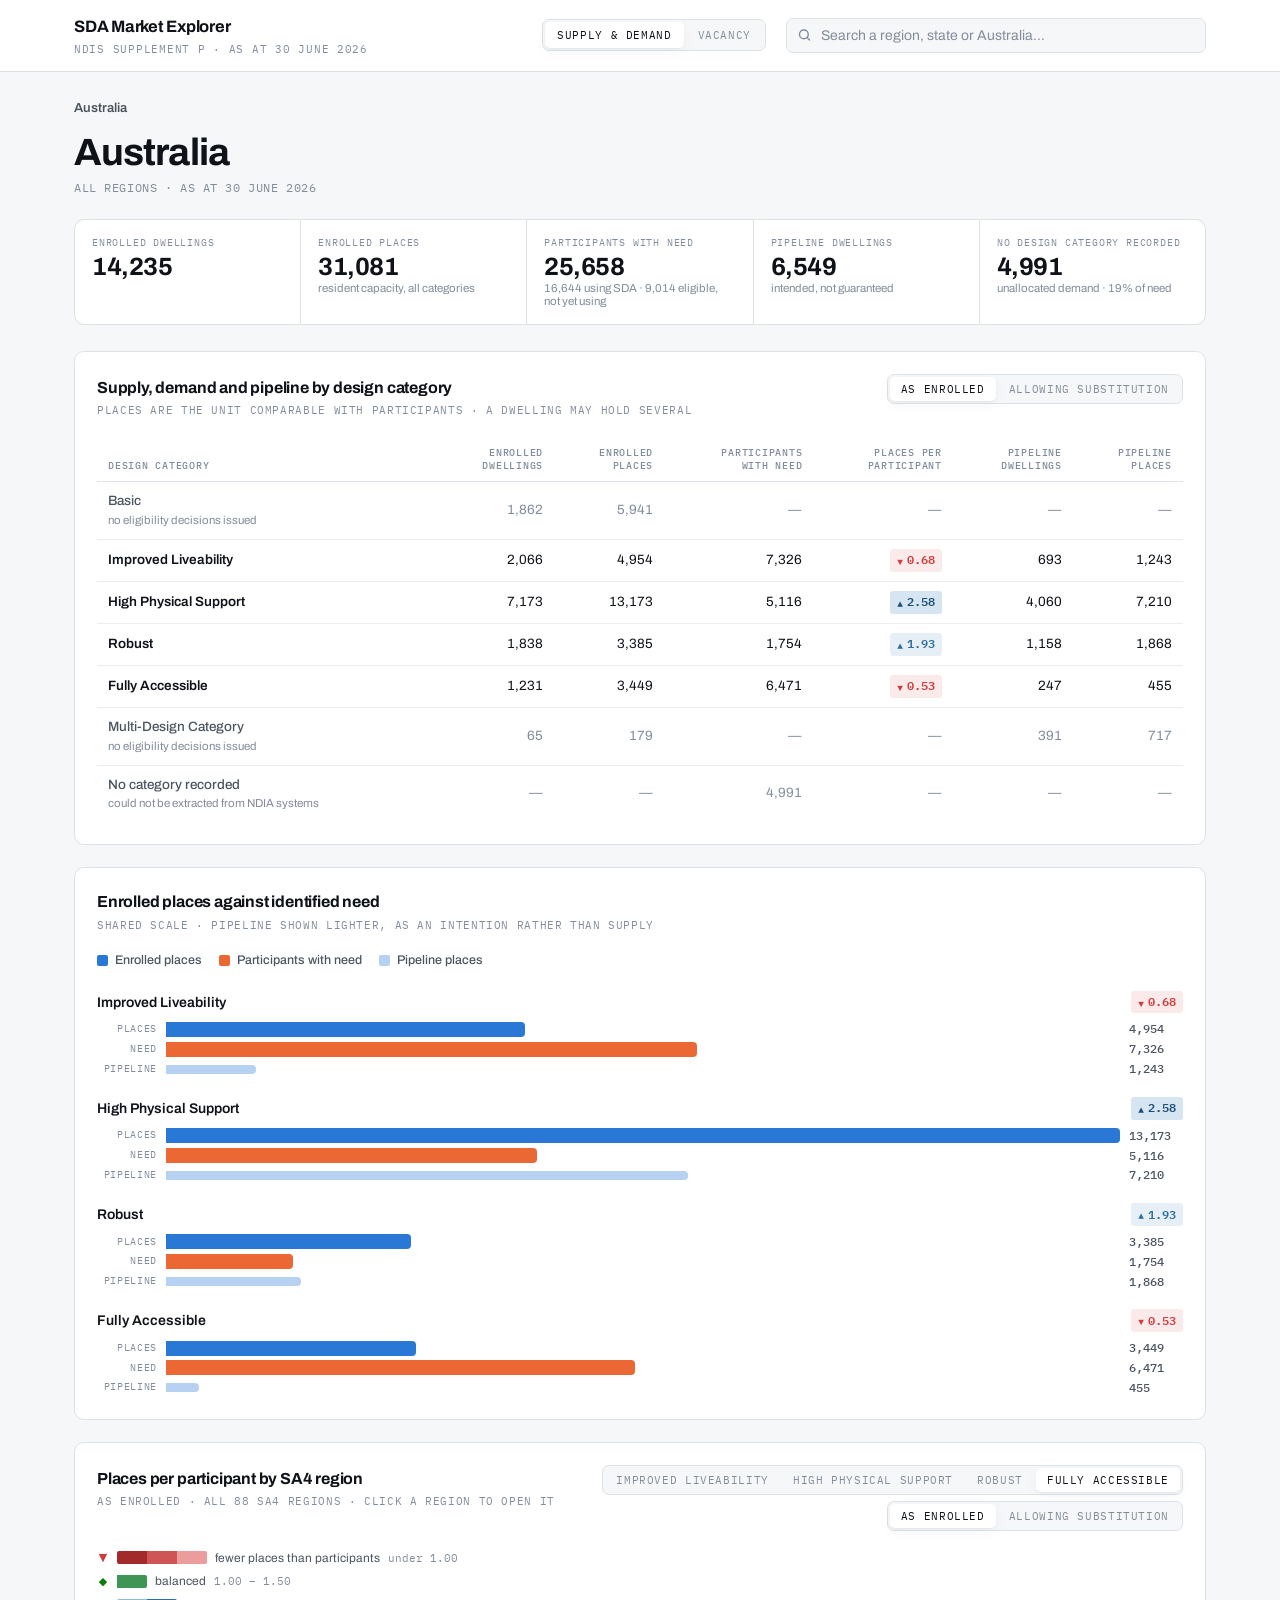
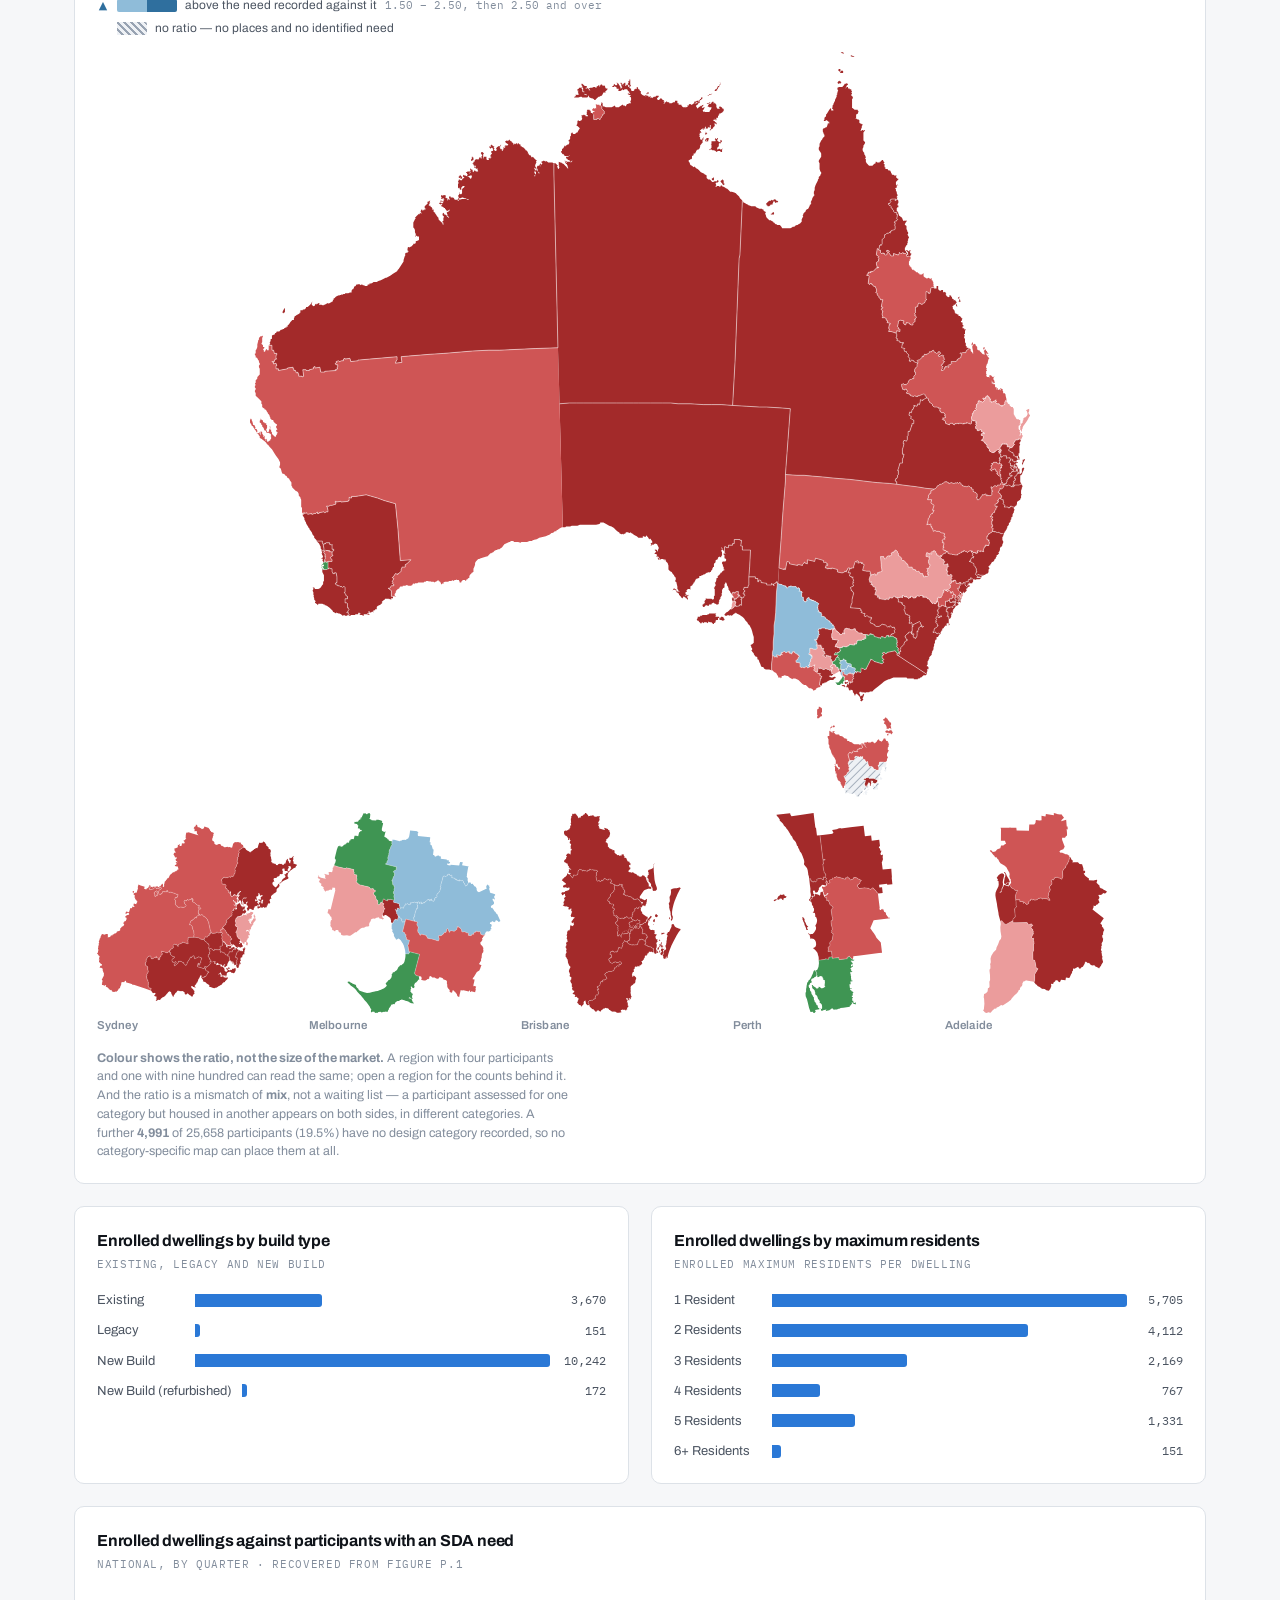
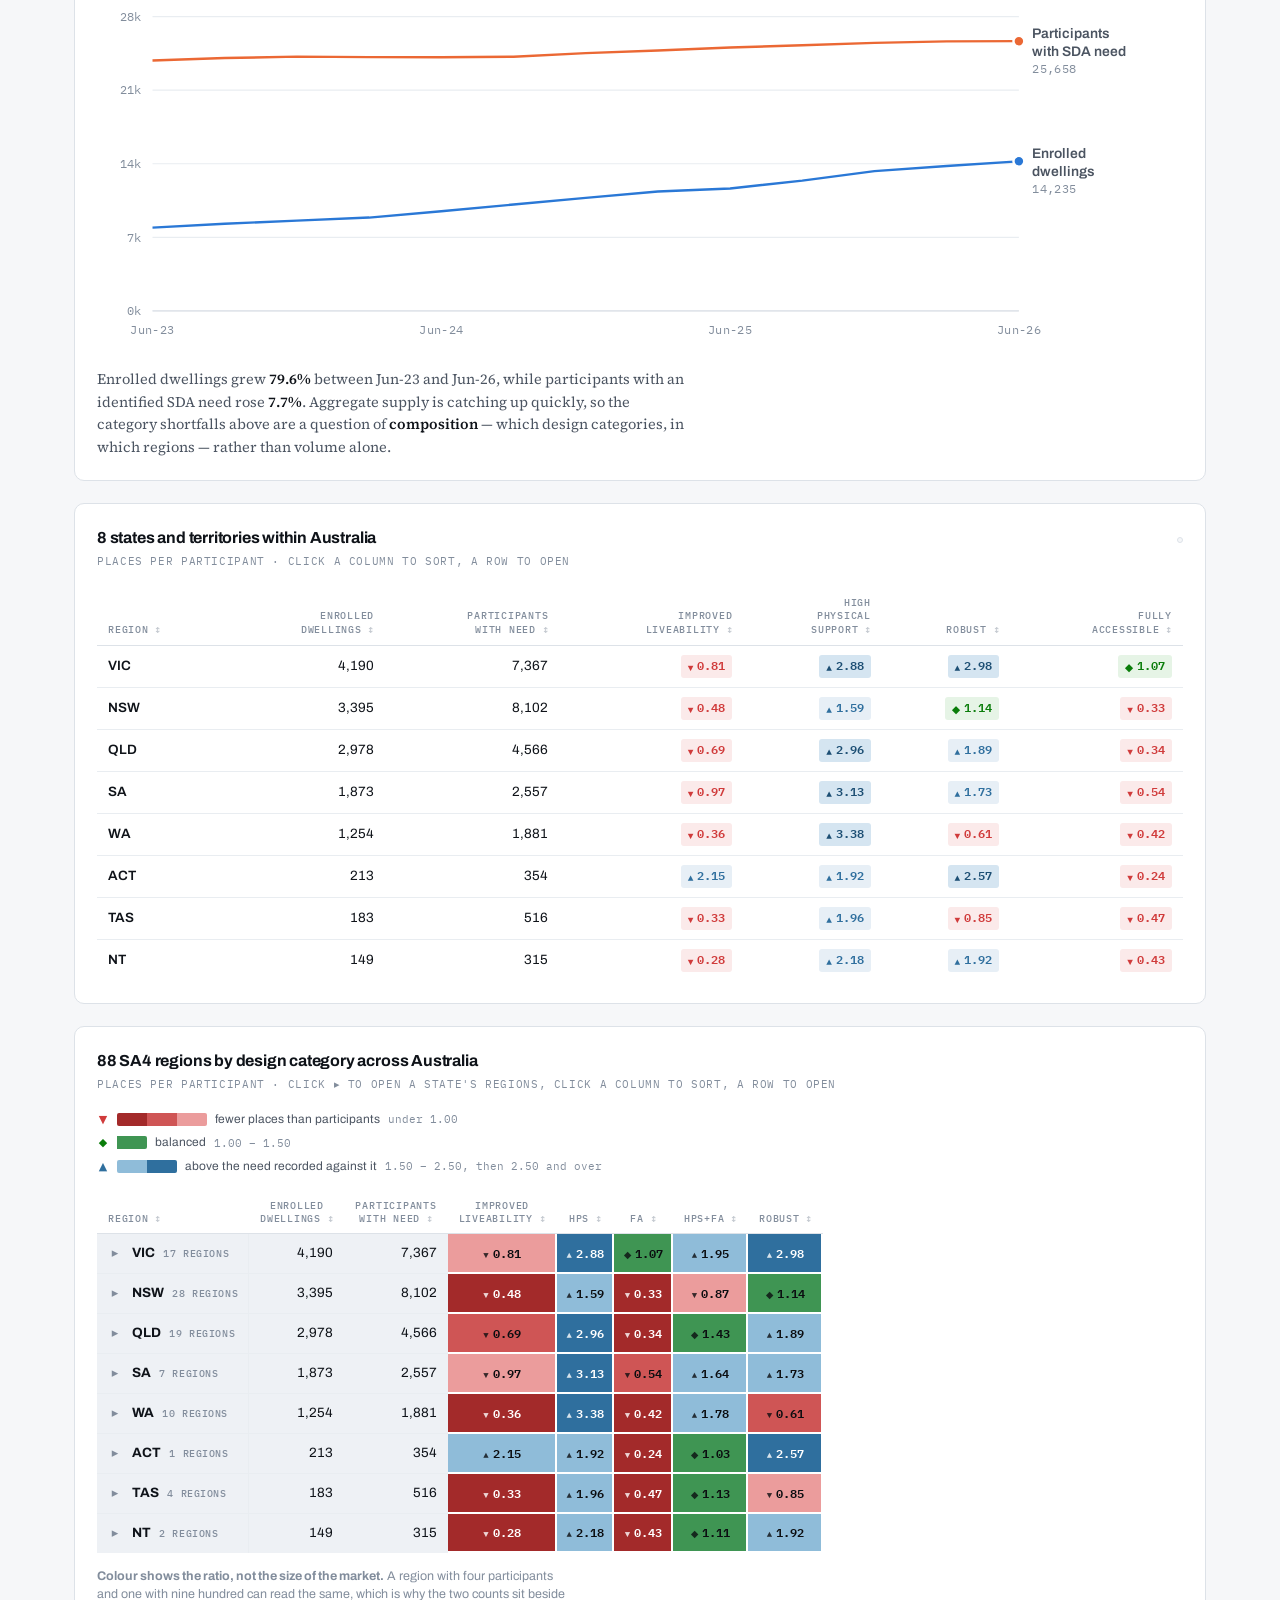
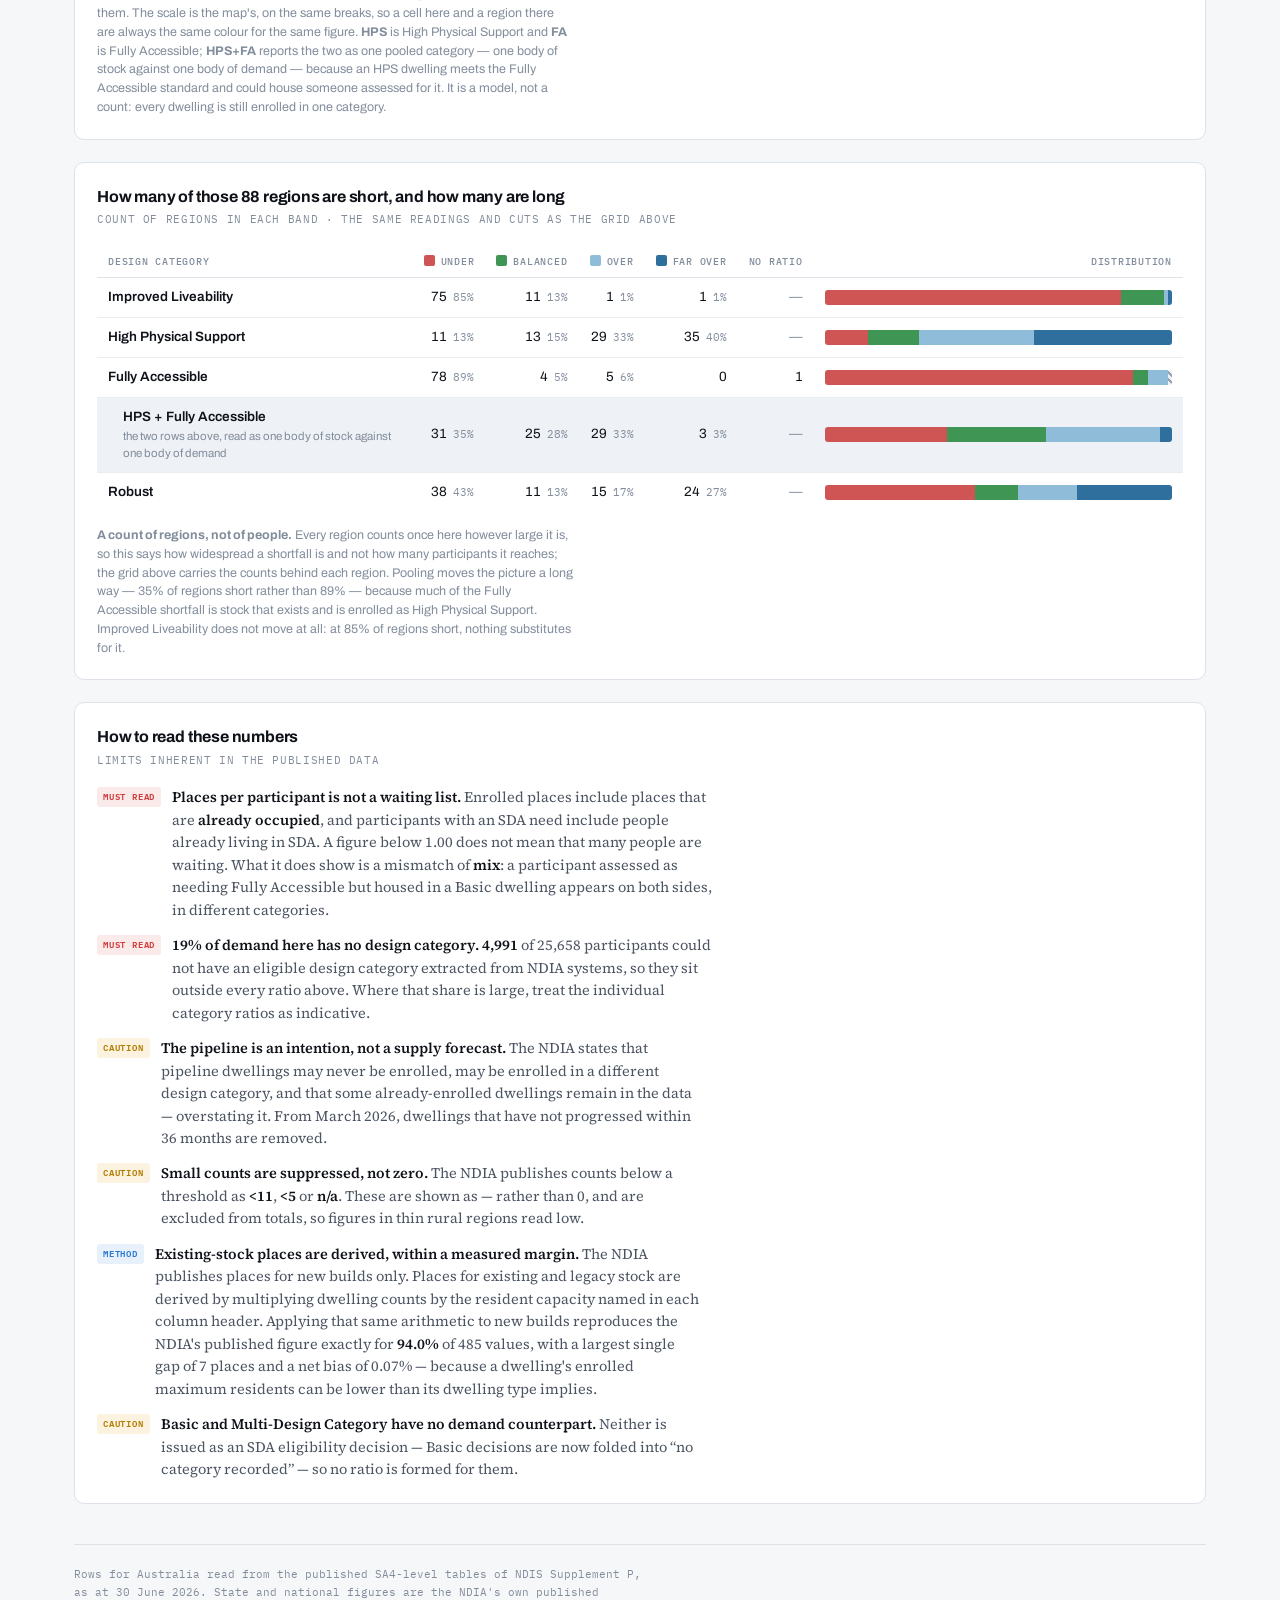
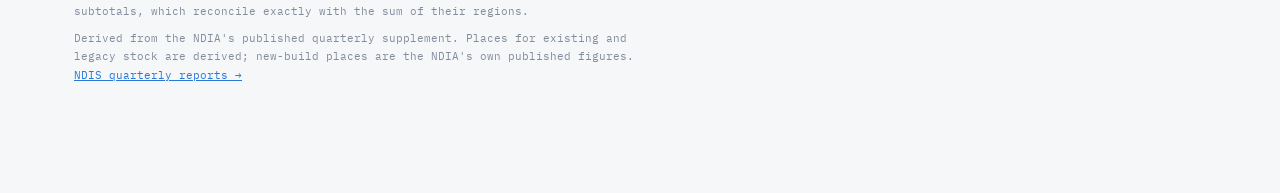
==== index.html @ 2f2dfef2 "Add a band tally beneath the region grid The grid shows every region against every reading but canno" ====
<!doctype html>
<html lang="en-AU">
<head>
<meta charset="utf-8">
<meta name="viewport" content="width=device-width, initial-scale=1">
<title>SDA Market Explorer</title>
<meta name="description" content="Specialist Disability Accommodation supply, demand and pipeline by design category, for every Australian SA4 region, state and nationally.">
<link rel="preconnect" href="https://fonts.googleapis.com">
<link rel="preconnect" href="https://fonts.gstatic.com" crossorigin>
<link rel="stylesheet" href="https://fonts.googleapis.com/css2?family=Archivo:wght@500;600;700&family=Source+Serif+4:opsz,wght@8..60,400;8..60,600&family=IBM+Plex+Mono:wght@400;500;600&display=swap">
<link rel="icon" href="data:image/svg+xml,%3Csvg xmlns=%22http://www.w3.org/2000/svg%22 viewBox=%220 0 32 32%22%3E%3Crect width=%2232%22 height=%2232%22 rx=%226%22 fill=%22%232a78d6%22/%3E%3Crect x=%227%22 y=%2216%22 width=%224%22 height=%229%22 fill=%22white%22/%3E%3Crect x=%2214%22 y=%2210%22 width=%224%22 height=%2215%22 fill=%22white%22/%3E%3Crect x=%2221%22 y=%2214%22 width=%224%22 height=%2211%22 fill=%22white%22 opacity=%22.6%22/%3E%3C/svg%3E">
<link rel="stylesheet" href="styles.css">
</head>
<body>

<header class="topbar">
  <div class="topbar-in">
    <div class="brand">
      <div class="brand-name">SDA Market Explorer</div>
      <div class="brand-sub" id="brandSub">Loading&hellip;</div>
    </div>
    <div class="viewswitch" id="viewSwitch" role="group" aria-label="Choose a view">
      <button type="button" data-view="supply" aria-pressed="true">Supply &amp; demand</button>
      <button type="button" data-view="vacancy" aria-pressed="false">Vacancy</button>
    </div>
    <div class="picker">
      <svg width="15" height="15" viewBox="0 0 24 24" fill="none" stroke="currentColor" stroke-width="2.2" stroke-linecap="round" aria-hidden="true" style="color:var(--ink-3)">
        <circle cx="11" cy="11" r="7"></circle><path d="M20 20l-4.3-4.3"></path>
      </svg>
      <input id="search" type="search" role="combobox" aria-expanded="false"
             aria-controls="results" aria-autocomplete="list" autocomplete="off"
             placeholder="Search a region, state or Australia&hellip;" aria-label="Search for a geography">
      <div class="results" id="results" role="listbox" hidden></div>
    </div>
  </div>
</header>

<main id="main">
  <div class="loading" id="loading">Loading data&hellip;</div>
  <div id="view" hidden>

    <nav class="crumbs" id="crumbs" aria-label="Breadcrumb"></nav>

    <div class="page-head">
      <h1 id="placeName"></h1>
      <div class="page-meta" id="placeMeta"></div>
    </div>

    <div id="viewSupply">

    <dl class="tiles" id="tiles"></dl>

    <section class="panel">
      <div class="panel-head">
        <div>
          <div class="panel-title">Supply, demand and pipeline by design category</div>
          <div class="panel-sub" id="tableSub"></div>
        </div>
        <div class="levelswitch" id="modeSwitch" role="group" aria-label="How supply is counted">
          <button type="button" data-mode="enrolled" aria-pressed="true">As enrolled</button>
          <button type="button" data-mode="substitution" aria-pressed="false">Allowing substitution</button>
        </div>
      </div>
      <p class="mode-note" id="modeNote" hidden></p>
      <div class="tablewrap">
        <table id="catTable">
          <thead>
            <tr>
              <th scope="col">Design category</th>
              <th scope="col">Enrolled<br>dwellings</th>
              <th scope="col" id="placesHead">Enrolled<br>places</th>
              <th scope="col">Participants<br>with need</th>
              <th scope="col">Places per<br>participant</th>
              <th scope="col">Pipeline<br>dwellings</th>
              <th scope="col">Pipeline<br>places</th>
            </tr>
          </thead>
          <tbody id="catBody"></tbody>
        </table>
      </div>
    </section>

    <section class="panel" id="chartPanel">
      <div class="panel-head">
        <div>
          <div class="panel-title">Enrolled places against identified need</div>
          <div class="panel-sub">Shared scale &middot; pipeline shown lighter, as an intention rather than supply</div>
        </div>
      </div>
      <div class="legend" id="chartLegend"></div>
      <div class="gap-chart" id="gapChart"></div>
    </section>

    <section class="panel" id="mapPanel" hidden>
      <div class="panel-head">
        <div>
          <div class="panel-title">Places per participant by SA4 region</div>
          <div class="panel-sub" id="mapSub"></div>
        </div>
        <div class="map-controls">
          <div class="levelswitch" id="mapSwitch" role="group" aria-label="Design category"></div>
          <div class="levelswitch" id="mapModeSwitch" role="group" aria-label="How supply is counted"></div>
        </div>
      </div>
      <p class="map-mode-note" id="mapModeNote" hidden></p>
      <div class="map-legend" id="mapLegend"></div>
      <div class="map-wrap" id="mapMain"></div>
      <div class="map-insets" id="mapInsets"></div>
      <p class="map-note" id="mapNote"></p>
    </section>

    <div class="split">
      <section class="panel">
        <div class="panel-head"><div>
          <div class="panel-title">Enrolled dwellings by build type</div>
          <div class="panel-sub" id="buildSub"></div>
        </div></div>
        <div class="minibars" id="buildBars"></div>
      </section>
      <section class="panel">
        <div class="panel-head"><div>
          <div class="panel-title">Enrolled dwellings by maximum residents</div>
          <div class="panel-sub" id="resSub"></div>
        </div></div>
        <div class="minibars" id="resBars"></div>
      </section>
    </div>

    <section class="panel" id="trendPanel" hidden>
      <div class="panel-head"><div>
        <div class="panel-title">Enrolled dwellings against participants with an SDA need</div>
        <div class="panel-sub">National, by quarter &middot; recovered from Figure P.1</div>
      </div></div>
      <div id="trendChart"></div>
      <p class="trend-note" id="trendNote"></p>
    </section>

    <section class="panel" id="childPanel">
      <div class="panel-head">
        <div>
          <div class="panel-title" id="childTitle"></div>
          <div class="panel-sub">Places per participant &middot; click a column to sort, a row to open</div>
        </div>
        <div class="levelswitch" id="levelSwitch" role="group" aria-label="Region level"></div>
      </div>
      <div class="tablewrap">
        <table id="childTable">
          <thead><tr id="childHead"></tr></thead>
          <tbody id="childBody"></tbody>
        </table>
      </div>
    </section>

    <section class="panel" id="heatPanel">
      <div class="panel-head">
        <div>
          <div class="panel-title" id="heatTitle"></div>
          <div class="panel-sub" id="heatSub"></div>
        </div>
      </div>
      <div class="map-legend" id="heatLegend"></div>
      <div class="tablewrap heatwrap" id="heatWrap" tabindex="0" role="region" aria-label="Places per participant by SA4 region and design category">
        <table id="heatTable" class="heatgrid">
          <thead><tr id="heatHead"></tr></thead>
          <tbody id="heatBody"></tbody>
        </table>
      </div>
      <p class="map-note" id="heatNote"></p>
    </section>

    <section class="panel" id="bandPanel">
      <div class="panel-head">
        <div>
          <div class="panel-title" id="bandTitle"></div>
          <div class="panel-sub" id="bandSub"></div>
        </div>
      </div>
      <div class="tablewrap">
        <table id="bandTable" class="bandtally">
          <thead><tr id="bandHead"></tr></thead>
          <tbody id="bandBody"></tbody>
        </table>
      </div>
      <p class="map-note" id="bandNote"></p>
    </section>

    <section class="panel">
      <div class="panel-head"><div>
        <div class="panel-title">How to read these numbers</div>
        <div class="panel-sub">Limits inherent in the published data</div>
      </div></div>
      <div class="notes" id="notes"></div>
    </section>

    </div><!-- /#viewSupply -->

    <div id="viewVacancy" hidden>

      <dl class="tiles" id="vacTiles"></dl>

      <p class="vac-empty" id="vacEmpty" hidden></p>

      <div id="vacBody">

      <section class="panel">
        <div class="panel-head"><div>
          <div class="panel-title">Whole dwellings, or single rooms?</div>
          <div class="panel-sub" id="vacDepthSub"></div>
        </div></div>
        <div class="legend">
          <span><i class="swatch" style="background:var(--accent)"></i>Whole dwelling empty</span>
          <span><i class="swatch" style="background:var(--accent);opacity:.4"></i>Room in an occupied dwelling</span>
          <span><i class="swatch" style="background:var(--ink-3)"></i>Listing covering several dwellings</span>
        </div>
        <div class="stackbars" id="vacDepth"></div>
        <p class="trend-note" id="vacDepthNote"></p>
      </section>

      <section class="panel">
        <div class="panel-head"><div>
          <div class="panel-title">Vacancy rate by design category</div>
          <div class="panel-sub" id="vacCatSub"></div>
        </div></div>
        <div class="minibars" id="vacCatBars"></div>
      </section>

      <div class="split">
        <section class="panel">
          <div class="panel-head"><div>
            <div class="panel-title">Vacant places by dwelling form</div>
            <div class="panel-sub">Share of each form&rsquo;s vacancy that is the whole dwelling</div>
          </div></div>
          <div class="minibars" id="vacFormBars"></div>
        </section>
        <section class="panel" id="vacFeaturePanel">
          <div class="panel-head"><div>
            <div class="panel-title">Whole-dwelling vacancy by feature</div>
            <div class="panel-sub">Share of each group&rsquo;s vacant places that is a whole empty dwelling</div>
          </div></div>
          <div class="minibars" id="vacFeatureBars"></div>
        </section>
      </div>

      <section class="panel" id="vacBridgePanel">
        <div class="panel-head"><div>
          <div class="panel-title">Vacancy against the supply and demand picture</div>
          <div class="panel-sub">Every SA4 and design category with enough enrolled places to form a rate</div>
        </div></div>
        <div id="vacBridgeChart"></div>
        <p class="trend-note" id="vacBridgeNote"></p>
      </section>

      <section class="panel" id="vacChildPanel">
        <div class="panel-head">
          <div>
            <div class="panel-title" id="vacChildTitle"></div>
            <div class="panel-sub">Click a column to sort, a row to open</div>
          </div>
          <div class="levelswitch" id="vacLevelSwitch" role="group" aria-label="Region level"></div>
        </div>
        <div class="tablewrap">
          <table id="vacChildTable">
            <thead><tr id="vacChildHead"></tr></thead>
            <tbody id="vacChildBody"></tbody>
          </table>
        </div>
      </section>

      <div class="split">
        <section class="panel" id="vacPricePanel">
          <div class="panel-head"><div>
            <div class="panel-title">Vacant places by price band</div>
            <div class="panel-sub" id="vacPriceSub"></div>
          </div></div>
          <div class="minibars" id="vacPriceBars"></div>
        </section>
        <section class="panel" id="vacSuburbPanel">
          <div class="panel-head"><div>
            <div class="panel-title">Where the vacancies are</div>
            <div class="panel-sub">Most vacant places, by suburb</div>
          </div></div>
          <div class="minibars" id="vacSuburbBars"></div>
        </section>
      </div>

      </div><!-- /#vacBody -->

      <section class="panel">
        <div class="panel-head"><div>
          <div class="panel-title">How to read these numbers</div>
          <div class="panel-sub">Limits inherent in a listings platform</div>
        </div></div>
        <div class="notes" id="vacNotes"></div>
      </section>

    </div><!-- /#viewVacancy -->

    <footer>
      <p id="footNote"></p>
      <p>Derived from the NDIA's published quarterly supplement. Places for existing and legacy
         stock are derived; new-build places are the NDIA's own published figures.
         <a href="https://www.ndis.gov.au/about-us/publications/quarterly-reports" rel="noopener">NDIS quarterly reports &rarr;</a></p>
    </footer>

  </div>
</main>

<script src="app.js"></script>
</body>
</html>
---- styles.css ----
/* SDA Market Explorer — tokens shared with the proposal document.
   Series colours are the validated categorical slots 1 and 2; status colours
   are reserved for the supply/demand verdict and never reused for a series. */
:root {
  --ground:      #f6f7f9;
  --surface:     #ffffff;
  --surface-2:   #eef1f5;
  --ink:         #0f1319;
  --ink-2:       #4b5461;
  --ink-3:       #828d9c;
  --rule:        #dde2e8;
  --rule-soft:   #e9edf1;
  --accent:      #2a78d6;
  --accent-soft: #e7f0fb;
  --demand:      #eb6834;
  --critical:    #d03b3b;
  --warning:     #b47a00;
  --good:        #0a7d0a;
  --crit-bg:     #fbeaea;
  --over-bg:     #e7eff6;
  --over-2:      #1d4f74;
  --over-2-bg:   #d5e5f1;
  --warn-bg:     #fbf3e0;
  --good-bg:     #e6f4e6;

  /* Map classes: diverging, because both ends are a problem. Red is short of
     identified need, green is the balanced band, blue is well above it. The
     old scale ran red to green as though more were always better, which read
     High Physical Support -- 49% of its places sit in regions at 3.0 or above
     -- as uniformly healthy. Lightness carries the ordering independently of
     hue, and the blue end is unambiguous under red/green colour vision. */
  --map-1:       #a32a2a;
  --map-2:       #cf5555;
  --map-3:       #eb9c9c;
  --map-4:       #3f9553;
  --map-5:       #8fbcd9;
  --map-6:       #2f6f9e;
  --map-out:     #e4e8ee;
  --map-nil-bg:  #eef1f5;
  --map-nil-ink: #98a3b2;
  --map-mesh:    #ffffff;
  /* Ink for text sitting on a map fill. The scale's lightness ordering flips
     between the two themes -- #eb9c9c is a pale red in daylight and #6b2f31 a
     deep one at night -- so the readable ink flips with it. Every pair here
     clears WCAG AA at the heatmap's 11.5px, checked against the tokens above. */
  --on-map-1:    #ffffff;
  --on-map-2:    #0b0d10;
  --on-map-3:    #0b0d10;
  --on-map-4:    #0b0d10;
  --on-map-5:    #0b0d10;
  --on-map-6:    #ffffff;
  --shadow:      0 1px 2px rgba(15,19,25,.05), 0 4px 14px rgba(15,19,25,.04);

  --sans:  "Archivo", system-ui, -apple-system, "Segoe UI", sans-serif;
  --serif: "Source Serif 4", Georgia, "Times New Roman", serif;
  --mono:  "IBM Plex Mono", ui-monospace, "SF Mono", Menlo, monospace;
}
@media (prefers-color-scheme: dark) {
  :root:not([data-theme="light"]) {
    --ground: #0e1013; --surface: #171a1f; --surface-2: #1f242b;
    --ink: #f2f4f7; --ink-2: #a6b0bd; --ink-3: #828d9c;
    --rule: #272c33; --rule-soft: #21262c;
    --accent: #3987e5; --accent-soft: #16283d; --demand: #d95926;
    --critical: #e46a6a; --warning: #e0a020; --good: #35b535;
    --crit-bg: #33191a; --warn-bg: #302512; --good-bg: #162c17;
    --map-1: #cf3b3b; --map-2: #9e3838; --map-3: #6b2f31;
    --map-4: #3d9e50; --map-5: #35648a; --map-6: #4fa3e0;
    --map-out: #232830; --map-nil-bg: #1f242b; --map-nil-ink: #5d6875;
    --map-mesh: #0e1013;
    --on-map-1: #ffffff; --on-map-2: #ffffff; --on-map-3: #ffffff;
    --on-map-4: #0b0d10; --on-map-5: #ffffff; --on-map-6: #0b0d10;
    --over-bg: #15222c; --over-2: #8cc8ee; --over-2-bg: #1b2d3a;
    --shadow: 0 1px 2px rgba(0,0,0,.3), 0 4px 14px rgba(0,0,0,.25);
  }
}
:root[data-theme="dark"] {
  --ground: #0e1013; --surface: #171a1f; --surface-2: #1f242b;
  --ink: #f2f4f7; --ink-2: #a6b0bd; --ink-3: #828d9c;
  --rule: #272c33; --rule-soft: #21262c;
  --accent: #3987e5; --accent-soft: #16283d; --demand: #d95926;
  --critical: #e46a6a; --warning: #e0a020; --good: #35b535;
  --crit-bg: #33191a; --warn-bg: #302512; --good-bg: #162c17;
    --map-1: #cf3b3b; --map-2: #9e3838; --map-3: #6b2f31;
    --map-4: #3d9e50; --map-5: #35648a; --map-6: #4fa3e0;
    --map-out: #232830; --map-nil-bg: #1f242b; --map-nil-ink: #5d6875;
    --map-mesh: #0e1013;
    --on-map-1: #ffffff; --on-map-2: #ffffff; --on-map-3: #ffffff;
    --on-map-4: #0b0d10; --on-map-5: #ffffff; --on-map-6: #0b0d10;
    --over-bg: #15222c; --over-2: #8cc8ee; --over-2-bg: #1b2d3a;
  --shadow: 0 1px 2px rgba(0,0,0,.3), 0 4px 14px rgba(0,0,0,.25);
}

* { box-sizing: border-box; }
html { scroll-behavior: smooth; }
body {
  margin: 0; background: var(--ground); color: var(--ink);
  font-family: var(--sans); font-size: 15px; line-height: 1.55;
  -webkit-font-smoothing: antialiased;
}
:focus-visible { outline: 2px solid var(--accent); outline-offset: 2px; border-radius: 2px; }
@media (prefers-reduced-motion: reduce) { *, *::before, *::after { transition: none !important; animation: none !important; } }

/* ---------- masthead ---------- */
.topbar {
  position: sticky; top: 0; z-index: 20; background: var(--surface);
  border-bottom: 1px solid var(--rule);
}
.topbar-in {
  max-width: 1180px; margin: 0 auto; padding: 14px 24px;
  display: flex; align-items: center; gap: 20px; flex-wrap: wrap;
}
.brand { display: flex; flex-direction: column; gap: 1px; margin-right: auto; }
.brand-name {
  font-weight: 700; font-size: 16.5px; letter-spacing: -0.015em; white-space: nowrap;
}
.brand-sub {
  font-family: var(--mono); font-size: 10.5px; letter-spacing: 0.07em;
  text-transform: uppercase; color: var(--ink-3);
}

.picker { position: relative; flex: 1 1 300px; max-width: 420px; min-width: 0; }
.picker input {
  width: 100%; font-family: var(--sans); font-size: 14px; color: var(--ink);
  background: var(--ground); border: 1px solid var(--rule); border-radius: 7px;
  padding: 9px 12px 9px 34px;
}
.picker input::placeholder { color: var(--ink-3); }
.picker svg { position: absolute; left: 11px; top: 50%; transform: translateY(-50%); pointer-events: none; }
.results {
  position: absolute; top: calc(100% + 5px); left: 0; right: 0; z-index: 40;
  background: var(--surface); border: 1px solid var(--rule); border-radius: 8px;
  box-shadow: var(--shadow); max-height: 340px; overflow-y: auto; padding: 5px;
}
.results[hidden] { display: none; }
.result {
  display: flex; align-items: baseline; gap: 9px; width: 100%; text-align: left;
  background: none; border: 0; border-radius: 5px; padding: 7px 9px;
  font-family: var(--sans); font-size: 14px; color: var(--ink); cursor: pointer;
}
.result:hover, .result[aria-selected="true"] { background: var(--surface-2); }
.result-lvl {
  font-family: var(--mono); font-size: 9.5px; letter-spacing: 0.07em;
  text-transform: uppercase; color: var(--accent); background: var(--accent-soft);
  padding: 2px 5px; border-radius: 3px; flex: none;
}
.result-none { padding: 10px; color: var(--ink-3); font-size: 14px; }

/* ---------- layout ---------- */
main { max-width: 1180px; margin: 0 auto; padding: 26px 24px 100px; }
.crumbs { display: flex; align-items: center; gap: 7px; flex-wrap: wrap; margin-bottom: 14px; font-size: 13px; }
.crumbs a { color: var(--accent); text-decoration: none; }
.crumbs a:hover { text-decoration: underline; }
.crumbs span { color: var(--ink-3); }
.crumbs .here { color: var(--ink-2); font-weight: 600; }

.page-head { display: flex; flex-direction: column; gap: 6px; margin-bottom: 22px; }
h1 { font-size: clamp(27px, 4vw, 38px); font-weight: 700; letter-spacing: -0.024em; margin: 0; line-height: 1.08; }
.page-meta { font-family: var(--mono); font-size: 11.5px; letter-spacing: 0.05em; text-transform: uppercase; color: var(--ink-3); }

/* ---------- summary tiles ---------- */
.tiles {
  display: grid; grid-template-columns: repeat(auto-fit, minmax(168px, 1fr));
  gap: 1px; background: var(--rule); border: 1px solid var(--rule);
  border-radius: 10px; overflow: hidden; margin-bottom: 26px;
}
.tile { background: var(--surface); padding: 15px 17px; display: flex; flex-direction: column; gap: 3px; min-width: 0; }
.tile dt { font-family: var(--mono); font-size: 10px; letter-spacing: 0.08em; text-transform: uppercase; color: var(--ink-3); }
.tile dd { margin: 0; font-size: 25px; font-weight: 700; letter-spacing: -0.02em; font-variant-numeric: tabular-nums; line-height: 1.15; }
.tile .tile-note { font-size: 11.5px; color: var(--ink-3); font-weight: 400; letter-spacing: 0; }

/* ---------- panels ---------- */
.panel {
  background: var(--surface); border: 1px solid var(--rule); border-radius: 10px;
  padding: 22px; margin-bottom: 22px; min-width: 0;
}
.panel-head { display: flex; align-items: baseline; justify-content: space-between; gap: 14px; flex-wrap: wrap; margin-bottom: 18px; }
.panel-title { font-size: 16px; font-weight: 700; letter-spacing: -0.012em; }
.panel-sub { font-family: var(--mono); font-size: 10.5px; letter-spacing: 0.06em; text-transform: uppercase; color: var(--ink-3); margin-top: 2px; }

/* ---------- tables ---------- */
.tablewrap { overflow-x: auto; max-width: 100%; position: relative; }
table { border-collapse: collapse; width: 100%; font-size: 13.5px; min-width: 660px; }
th, td { text-align: right; padding: 9px 11px; border-bottom: 1px solid var(--rule-soft); font-variant-numeric: tabular-nums; white-space: nowrap; }
th {
  font-family: var(--mono); font-size: 9.5px; font-weight: 500; letter-spacing: 0.08em;
  text-transform: uppercase; color: var(--ink-3); border-bottom: 1px solid var(--rule);
  vertical-align: bottom; line-height: 1.4;
}
th:first-child, td:first-child { text-align: left; white-space: normal; }
td:first-child { font-weight: 600; }
tbody tr:last-child td { border-bottom: none; }
tbody tr.dim td { color: var(--ink-3); font-weight: 400; }
tbody tr.dim td:first-child { font-weight: 500; color: var(--ink-2); }
.nil { color: var(--ink-3); }
th.sortable { cursor: pointer; user-select: none; }
th.sortable:hover { color: var(--ink-2); }
th[aria-sort] { color: var(--accent); }
.sortcue { opacity: .55; font-size: 8.5px; }
tbody tr.linked { cursor: pointer; }
tbody tr.linked:hover { background: var(--surface-2); }
td.region a { color: var(--ink); text-decoration: none; }
tbody tr.linked:hover td.region a { color: var(--accent); text-decoration: underline; }

/* ---------- ratio chips ---------- */
.ratio {
  font-family: var(--mono); font-size: 11.5px; font-weight: 600; padding: 2.5px 7px;
  border-radius: 3px; font-variant-numeric: tabular-nums; display: inline-flex;
  align-items: center; gap: 4px; white-space: nowrap; position: relative;
}
.r-crit { color: var(--critical); background: var(--crit-bg); }
.r-warn { color: var(--warning);  background: var(--warn-bg); }
.r-good { color: var(--good);     background: var(--good-bg); }
/* Above the balanced band. Two shades rather than one: 1.5 and 2.5 are far
   apart in what they imply, and the figure in the chip tells them apart. */
.r-over  { color: var(--map-6);   background: var(--over-bg); }
.r-over2 { color: var(--over-2);  background: var(--over-2-bg); }
.ratio i { font-style: normal; font-size: 9.5px; }

/* ---------- bar chart ---------- */
.legend { display: flex; flex-wrap: wrap; gap: 17px; margin-bottom: 20px; }
.legend span { display: inline-flex; align-items: center; gap: 7px; font-size: 12.5px; font-weight: 500; color: var(--ink-2); }
.swatch { width: 11px; height: 11px; border-radius: 2px; flex: none; }
.gap-chart { display: flex; flex-direction: column; gap: 19px; }
.gap-row { display: grid; gap: 7px; min-width: 0; }
.gap-label { display: flex; align-items: baseline; justify-content: space-between; gap: 12px; flex-wrap: wrap; }
.gap-name { font-weight: 600; font-size: 14px; }
.bars { display: flex; flex-direction: column; gap: 2px; }
.bar-line { display: grid; grid-template-columns: 60px minmax(0, 1fr) 54px; align-items: center; gap: 9px; }
.bar-track { min-width: 0; }
.bar { height: 15px; border-radius: 0 4px 4px 0; min-width: 2px; display: block; transition: filter 120ms ease; }
.bar-line:hover .bar { filter: brightness(1.08); }
.bar-supply { background: var(--accent); }
.bar-demand { background: var(--demand); }
.bar-pipe   { background: var(--accent); opacity: .34; height: 9px; }
.bar-tag { font-family: var(--mono); font-size: 9.5px; letter-spacing: 0.07em; text-transform: uppercase; color: var(--ink-3); text-align: right; }
.bar-val { font-family: var(--mono); font-size: 11.5px; font-weight: 500; color: var(--ink-2); font-variant-numeric: tabular-nums; }

/* ---------- split panels ---------- */
.split { display: grid; grid-template-columns: 1fr; gap: 22px; }
@media (min-width: 860px) { .split { grid-template-columns: 1fr 1fr; } }
.minibars { display: flex; flex-direction: column; gap: 10px; }
.minirow { display: grid; grid-template-columns: minmax(88px, auto) minmax(0, 1fr) 46px; align-items: center; gap: 10px; }
.minirow .lbl { font-size: 13px; color: var(--ink-2); }
.minirow .val { font-family: var(--mono); font-size: 11.5px; color: var(--ink-2); text-align: right; font-variant-numeric: tabular-nums; }
.minibar { display: block; height: 13px; border-radius: 0 3px 3px 0; background: var(--accent); min-width: 2px; }

/* ---------- notes ---------- */
.notes { display: flex; flex-direction: column; gap: 13px; }
.note { display: flex; gap: 11px; align-items: flex-start; }
.note-tag {
  font-family: var(--mono); font-size: 9px; font-weight: 600; letter-spacing: 0.09em;
  text-transform: uppercase; padding: 3px 6px; border-radius: 3px; flex: none; margin-top: 1px;
}
.t-block { color: var(--critical); background: var(--crit-bg); }
.t-care  { color: var(--warning);  background: var(--warn-bg); }
.t-info  { color: var(--accent);   background: var(--accent-soft); }
.note p { margin: 0; font-family: var(--serif); font-size: 14.5px; line-height: 1.55; color: var(--ink-2); max-width: 68ch; }
.note p b { color: var(--ink); font-weight: 600; }

.empty { color: var(--ink-3); font-size: 14px; font-family: var(--serif); }
.loading { padding: 80px 24px; text-align: center; color: var(--ink-3); font-family: var(--mono); font-size: 12px; letter-spacing: 0.08em; text-transform: uppercase; }

footer { border-top: 1px solid var(--rule); margin-top: 40px; padding-top: 20px; }
footer p { font-family: var(--mono); font-size: 11px; line-height: 1.7; color: var(--ink-3); max-width: 82ch; margin: 0 0 8px; }
footer a { color: var(--accent); }

.levelswitch[hidden] { display: none; }
.levelswitch { display: inline-flex; background: var(--ground); border: 1px solid var(--rule); border-radius: 7px; padding: 2px; gap: 2px; }
.levelswitch button {
  font-family: var(--mono); font-size: 10.5px; letter-spacing: 0.06em; text-transform: uppercase;
  background: none; border: 0; border-radius: 5px; padding: 5px 11px; cursor: pointer; color: var(--ink-3);
}
.levelswitch button[aria-pressed="true"] { background: var(--surface); color: var(--ink); box-shadow: var(--shadow); }

.sr-only {
  position: absolute; width: 1px; height: 1px; padding: 0; margin: -1px;
  overflow: hidden; clip: rect(0 0 0 0); white-space: nowrap; border: 0;
}

/* ---------- national trend ---------- */
.trend { width: 100%; height: auto; display: block; overflow: visible; }
.trend text { font-family: var(--mono); font-size: 10px; fill: var(--ink-3); letter-spacing: 0.03em; }
.trend .ser-label { font-family: var(--sans); font-size: 11.5px; font-weight: 600; letter-spacing: 0; fill: var(--ink-2); }
.grid-line { stroke: var(--rule-soft); stroke-width: 1; }
.axis-line { stroke: var(--rule); stroke-width: 1; }
.trend-note {
  font-family: var(--serif); font-size: 14.5px; line-height: 1.55; color: var(--ink-2);
  max-width: 74ch; margin: 16px 0 0;
}
.trend-note b { color: var(--ink); font-weight: 600; }

/* ---------- view switch ---------- */
.viewswitch { display: inline-flex; background: var(--ground); border: 1px solid var(--rule); border-radius: 7px; padding: 2px; gap: 2px; flex: none; }
.viewswitch button {
  font-family: var(--mono); font-size: 10.5px; letter-spacing: 0.06em; text-transform: uppercase;
  background: none; border: 0; border-radius: 5px; padding: 6px 12px; cursor: pointer;
  color: var(--ink-3); white-space: nowrap;
}
.viewswitch button[aria-pressed="true"] { background: var(--surface); color: var(--ink); box-shadow: var(--shadow); }

/* ---------- stacked depth bars ---------- */
.stackbars { display: flex; flex-direction: column; gap: 13px; }
.stackrow { display: grid; grid-template-columns: minmax(104px, auto) minmax(0, 1fr) 92px; align-items: center; gap: 11px; }
.stackrow.total { padding-bottom: 13px; margin-bottom: 3px; border-bottom: 1px solid var(--rule-soft); }
.stackrow.total .lbl, .stackrow.total .val { font-weight: 700; color: var(--ink); }
.stackrow .lbl { font-size: 13px; color: var(--ink-2); }
.stackrow .sub, .minirow .sub { display: block; font-family: var(--mono); font-size: 9.5px; letter-spacing: 0.06em; text-transform: uppercase; color: var(--ink-3); }
.stackrow .val { font-family: var(--mono); font-size: 11.5px; color: var(--ink-2); text-align: right; font-variant-numeric: tabular-nums; }
.stackbar { display: flex; height: 17px; border-radius: 0 3px 3px 0; overflow: hidden; min-width: 2px; }
.stackseg { height: 100%; min-width: 0; }
.seg-whole { background: var(--accent); }
.seg-rooms { background: var(--accent); opacity: .4; }
.seg-multi { background: var(--ink-3); }

/* ---------- bridge scatter ---------- */
.scatter { width: 100%; height: auto; display: block; overflow: visible; }
.scatter text { font-family: var(--mono); font-size: 10px; fill: var(--ink-3); letter-spacing: 0.03em; }
.scatter .axis-title { font-family: var(--sans); font-size: 11.5px; font-weight: 600; fill: var(--ink-2); letter-spacing: 0; }
.scatter .pt { fill: var(--accent); fill-opacity: .34; stroke: var(--accent); stroke-opacity: .5; }
.scatter .pt-here { fill: var(--demand); fill-opacity: .9; stroke: var(--surface); stroke-width: 1.5; }

/* ---------- vacancy empty state ---------- */
.vac-empty {
  font-family: var(--serif); font-size: 15px; line-height: 1.55; color: var(--ink-2);
  background: var(--surface); border: 1px solid var(--rule); border-radius: 10px;
  padding: 22px; margin: 0 0 22px; max-width: none;
}
/* ---------- substitution mode ---------- */
.mode-note {
  font-family: var(--serif); font-size: 14px; line-height: 1.55; color: var(--ink-2);
  max-width: 74ch; margin: 0 0 18px; padding: 12px 14px;
  background: var(--accent-soft); border-radius: 7px;
}
.mode-note[hidden] { display: none; }
.mode-note b { color: var(--ink); font-weight: 600; }


/* ---------- map ---------- */
.map-wrap svg, .map-inset svg { display: block; width: 100%; height: auto; }
.map-wrap { max-width: 780px; margin: 0 auto; }

.m1 { fill: var(--map-1); } .m2 { fill: var(--map-2); } .m3 { fill: var(--map-3); }
.m4 { fill: var(--map-4); } .m5 { fill: var(--map-5); } .m6 { fill: var(--map-6); }
.m-nil { fill: url(#mapNil); }
.m-out { fill: var(--map-out); }

/* One mesh path over unstroked fills: the pre-baked region paths overlap on
   every shared border, so stroking each region would double-draw all of them. */
.m-mesh { fill: none; stroke: var(--map-mesh); stroke-width: .8;
          stroke-linejoin: round; opacity: .75; pointer-events: none; }

.m-a path { transition: opacity .12s ease; }
.m-a:hover path { opacity: .72; }
.m-a:focus-visible { outline: none; }
.m-a:focus-visible path, .m-here path {
  stroke: var(--ink); stroke-width: 2; paint-order: stroke; }
.m-here path { stroke: var(--accent); stroke-width: 2.4; }
@media (prefers-reduced-motion: reduce) { .m-a path { transition: none; } }

/* auto-fit with a ceiling so one inset on a state page is the same size as
   each of the five on the national page, rather than stretching or shrinking
   to fill the row. */
.map-insets { display: grid; gap: 12px; margin-top: 16px; justify-content: start;
              grid-template-columns: repeat(auto-fit, minmax(130px, 200px)); }
.map-inset figcaption { font-size: 11.5px; color: var(--ink-3); margin-top: 4px;
                        font-weight: 600; letter-spacing: .01em; }
.map-inset { margin: 0; }
@media (max-width: 520px) {
  .map-insets { grid-template-columns: repeat(auto-fit, minmax(110px, 1fr)); }
}

.map-legend { display: flex; flex-direction: column; gap: 5px; margin: 2px 0 14px; }
.mrow { display: flex; align-items: center; gap: 8px; font-size: 12px; color: var(--ink-2); }
.mrow i { font-style: normal; width: 1.1em; text-align: center; font-size: 11px; }
.msw { display: inline-flex; }
.msw span { width: 30px; height: 13px; display: inline-block; }
.msw span:first-child { border-radius: 2px 0 0 2px; }
.msw span:last-child { border-radius: 0 2px 2px 0; }
.mticks { font-family: var(--mono); font-size: 10.5px; color: var(--ink-3); }
.map-note { font-size: 12.5px; color: var(--ink-3); line-height: 1.5;
            margin: 14px 0 0; max-width: 68ch; }

/* The pattern is defined once and referenced by every map on the page --
   url(#id) resolves document-wide, so repeating the defs per svg would only
   duplicate ids. */
.m-defs { position: absolute; width: 0; height: 0; }

.msw .m1 { background: var(--map-1); } .msw .m2 { background: var(--map-2); }
.msw .m3 { background: var(--map-3); } .msw .m4 { background: var(--map-4); }
.msw .m5 { background: var(--map-5); } .msw .m6 { background: var(--map-6); }
.msw .m-nil { background: repeating-linear-gradient(45deg,
  var(--map-nil-bg) 0 3px, var(--map-nil-ink) 3px 5px); }

.mrow i.g-crit { color: var(--critical); }
.mrow i.g-warn { color: var(--warning); }
.mrow i.g-good { color: var(--good); }
.mrow i.g-over { color: var(--map-6); }

.map-controls { display: flex; flex-direction: column; gap: 6px; align-items: flex-end; }
@media (max-width: 700px) { .map-controls { align-items: stretch; } }
.map-mode-note { font-size: 12px; color: var(--ink-3); margin: -6px 0 12px; }

/* ---------- supply heatmap ---------- */
/* Eighty-eight regions and eight state rows do not fit a screen, so the grid
   scrolls inside its own panel with the header and the region column pinned.
   A single state's regions never reach the ceiling and so never scroll. */
.heatwrap { max-height: 70vh; overflow: auto; overscroll-behavior: contain; }
.heatgrid { min-width: 720px; border-collapse: separate; border-spacing: 0; }
.heatgrid th {
  position: sticky; top: 0; z-index: 3; background: var(--surface);
  text-align: center; border-bottom: none; box-shadow: inset 0 -1px 0 var(--rule);
}
.heatgrid th:first-child { text-align: left; z-index: 4; }
/* The acronym headers carry their expansion in a title; the underline a
   browser adds to <abbr> reads as noise at this size. */
.heatgrid th abbr { text-decoration: none; border-bottom: 0; cursor: help; }
.heatgrid th:first-child, .heatgrid td:first-child {
  position: sticky; left: 0; background: var(--surface); min-width: 208px;
}
/* With every state closed the column holds nothing longer than "VIC 17
   regions", and stretching the grid to the panel spends the difference on a
   region column with nothing in it. Closed, the grid is sized by its own
   content instead, so the whole table reads narrower. */
.heatgrid.tight { width: auto; min-width: 0; }
.heatgrid.tight th:first-child, .heatgrid.tight td:first-child { min-width: 132px; }
.heatgrid td:first-child { z-index: 2; box-shadow: inset -1px 0 0 var(--rule-soft); }
.heatgrid td { border-bottom: 1px solid var(--rule-soft); }

/* The ratio's own colour behind the figure. A 2px gutter in the panel's own
   background keeps the cells reading as tiles rather than one wash. */
.heatgrid td.hc {
  text-align: center; font-family: var(--mono); font-size: 11.5px; font-weight: 600;
  padding: 8px 10px; border: 0; box-shadow: inset -2px -2px 0 var(--surface);
}
.heatgrid td.hc i { font-style: normal; font-size: 9px; margin-right: 4px; opacity: .8; }
.heatgrid td.hc.m1 { background: var(--map-1); color: var(--on-map-1); }
.heatgrid td.hc.m2 { background: var(--map-2); color: var(--on-map-2); }
.heatgrid td.hc.m3 { background: var(--map-3); color: var(--on-map-3); }
.heatgrid td.hc.m4 { background: var(--map-4); color: var(--on-map-4); }
.heatgrid td.hc.m5 { background: var(--map-5); color: var(--on-map-5); }
.heatgrid td.hc.m6 { background: var(--map-6); color: var(--on-map-6); }
.heatgrid td.hc.m-nil {
  background: repeating-linear-gradient(45deg,
    var(--map-nil-bg) 0 3px, var(--map-nil-ink) 3px 5px);
}

/* State rows carry the state's own published subtotals, so they are a reading
   in their own right rather than a divider. */
.heatgrid tbody tr.grouprow td { background: var(--surface-2); }
.heatgrid tbody tr.grouprow td:first-child {
  font-weight: 700; letter-spacing: .01em; white-space: nowrap;
}
/* The one control on the grid that is not "open this place", sharing a row
   with a link that is: a 10px caret in 3px of padding was a target smaller
   than the row it sat in, and a miss navigated away instead of expanding. */
.gtoggle {
  display: inline-flex; align-items: center; justify-content: center;
  vertical-align: middle; width: 26px; height: 26px;
  font: inherit; font-size: 13px; line-height: 1; color: var(--ink-3);
  background: none; border: 0; border-radius: 5px; padding: 0;
  margin: -4px 4px -4px -6px; cursor: pointer;
}
.gtoggle:hover { color: var(--accent); background: var(--accent-soft); }
.gcount { font-family: var(--mono); font-size: 9.5px; letter-spacing: .06em;
          text-transform: uppercase; color: var(--ink-3); font-weight: 500;
          margin-left: 8px; }
.heatgrid td.region.sa4 { padding-left: 34px; font-weight: 500; }

.heatgrid tbody tr.linked:hover td:first-child { background: var(--surface-2); }
.heatgrid tbody tr.here td:first-child {
  background: var(--accent-soft); box-shadow: inset 3px 0 0 var(--accent), inset -1px 0 0 var(--rule-soft);
}

/* The pinned region column is worth less of a phone's width than of a
   laptop's, where it can afford a region's full name on one line. */
@media (max-width: 640px) {
  .heatgrid th:first-child, .heatgrid td:first-child { min-width: 148px; }
  .heatgrid.tight th:first-child, .heatgrid.tight td:first-child { min-width: 120px; }
  .heatgrid td.region.sa4 { padding-left: 22px; }
  .heatwrap { max-height: 66vh; }
}

/* ---------- band tally ---------- */
.bandtally { min-width: 700px; }
.bandtally td:first-child { font-weight: 600; }
.bandtally th i.bsw {
  width: 11px; height: 11px; border-radius: 2px; display: inline-block;
  vertical-align: -1px; margin-right: 6px;
}
.bandtally th .bsw.m2 { background: var(--map-2); }
.bandtally th .bsw.m4 { background: var(--map-4); }
.bandtally th .bsw.m5 { background: var(--map-5); }
.bandtally th .bsw.m6 { background: var(--map-6); }
.bshare { font-family: var(--mono); font-size: 10.5px; color: var(--ink-3); margin-left: 3px; }

/* The pooled row is a second reading of the two rows above it rather than a
   category in its own right, so it is indented under them and tinted, not
   listed as their peer. */
.bandtally tbody tr.pooled td { background: var(--surface-2); }
.bandtally tbody tr.pooled td:first-child { padding-left: 26px; }
.bnote { font-weight: 400; font-size: 11.5px; color: var(--ink-3); white-space: normal; }

.bandtally td.bdist, .bandtally th.bdist { width: 34%; min-width: 190px; }
.bbar { display: flex; height: 15px; border-radius: 3px; overflow: hidden; }
.bseg { height: 100%; min-width: 0; }
.bseg.m2 { background: var(--map-2); } .bseg.m4 { background: var(--map-4); }
.bseg.m5 { background: var(--map-5); } .bseg.m6 { background: var(--map-6); }
.bseg.m-nil { background: repeating-linear-gradient(45deg,
  var(--map-nil-bg) 0 3px, var(--map-nil-ink) 3px 5px); }
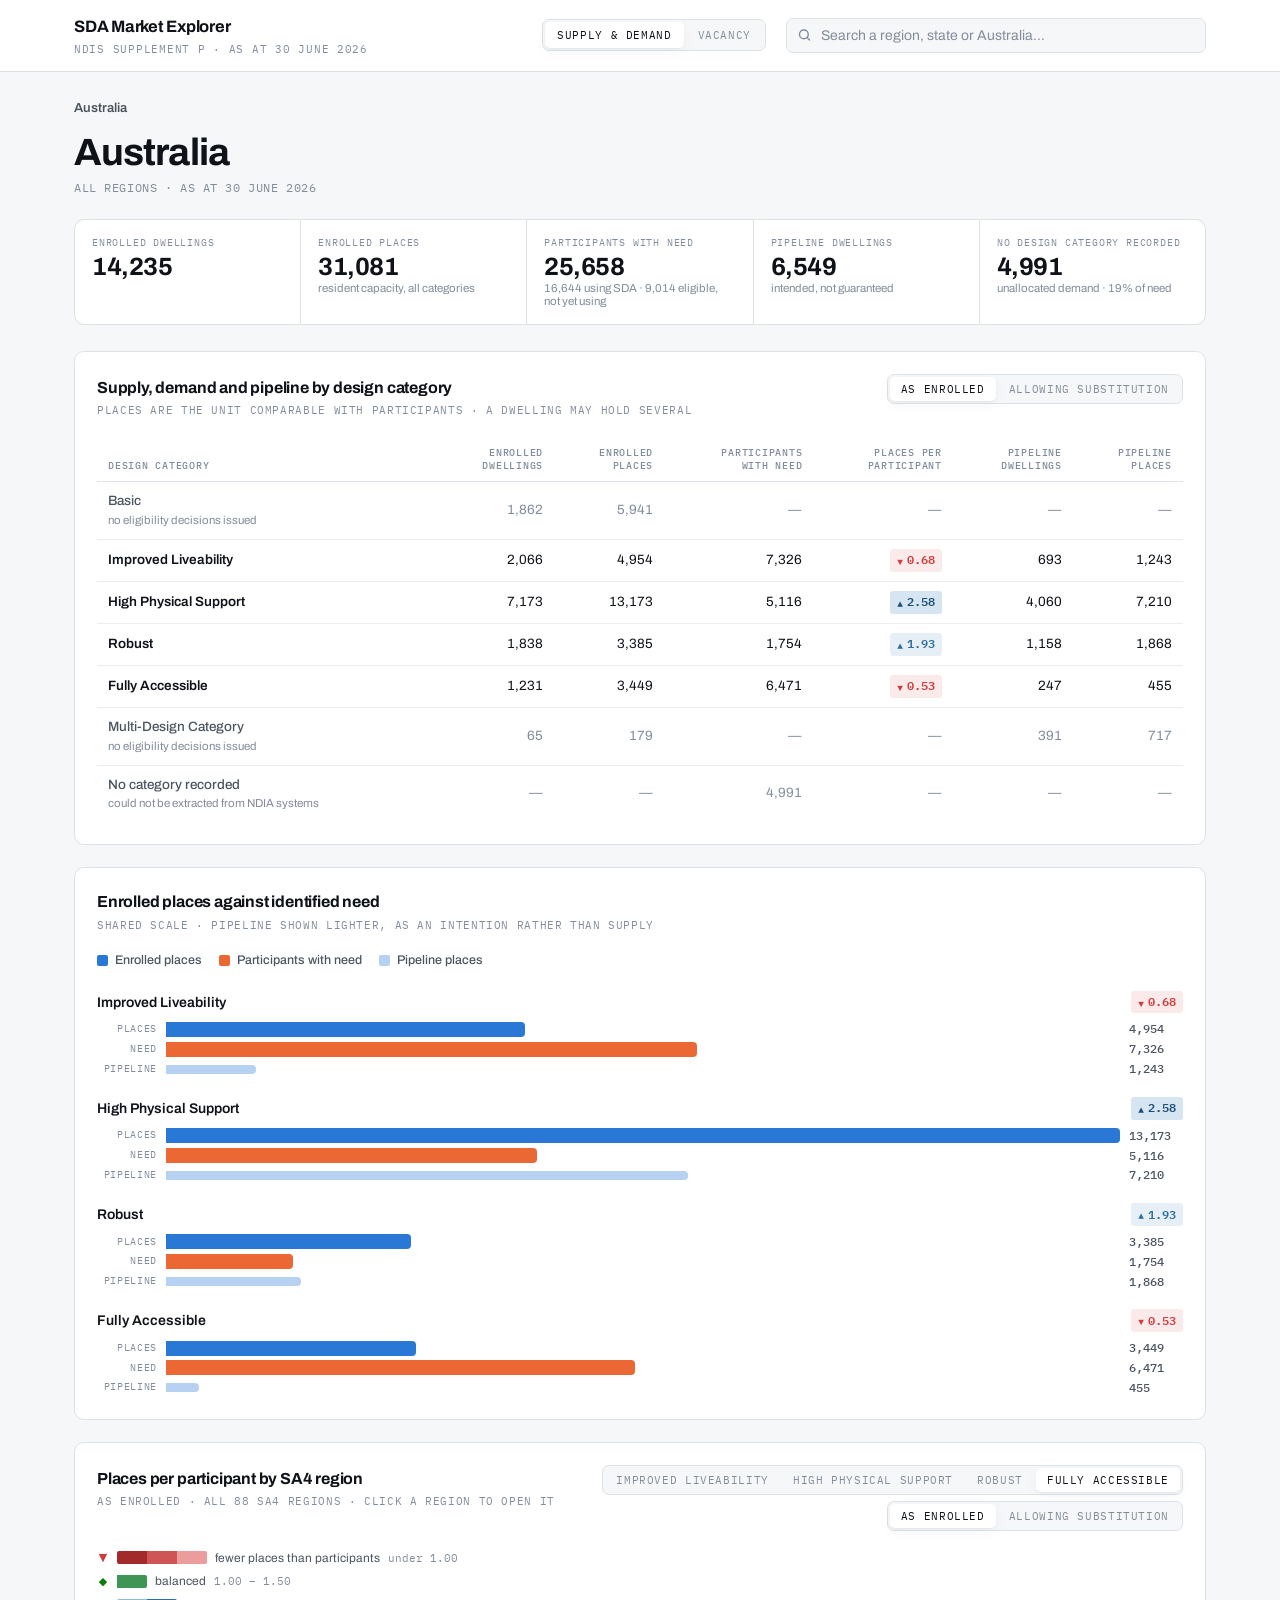
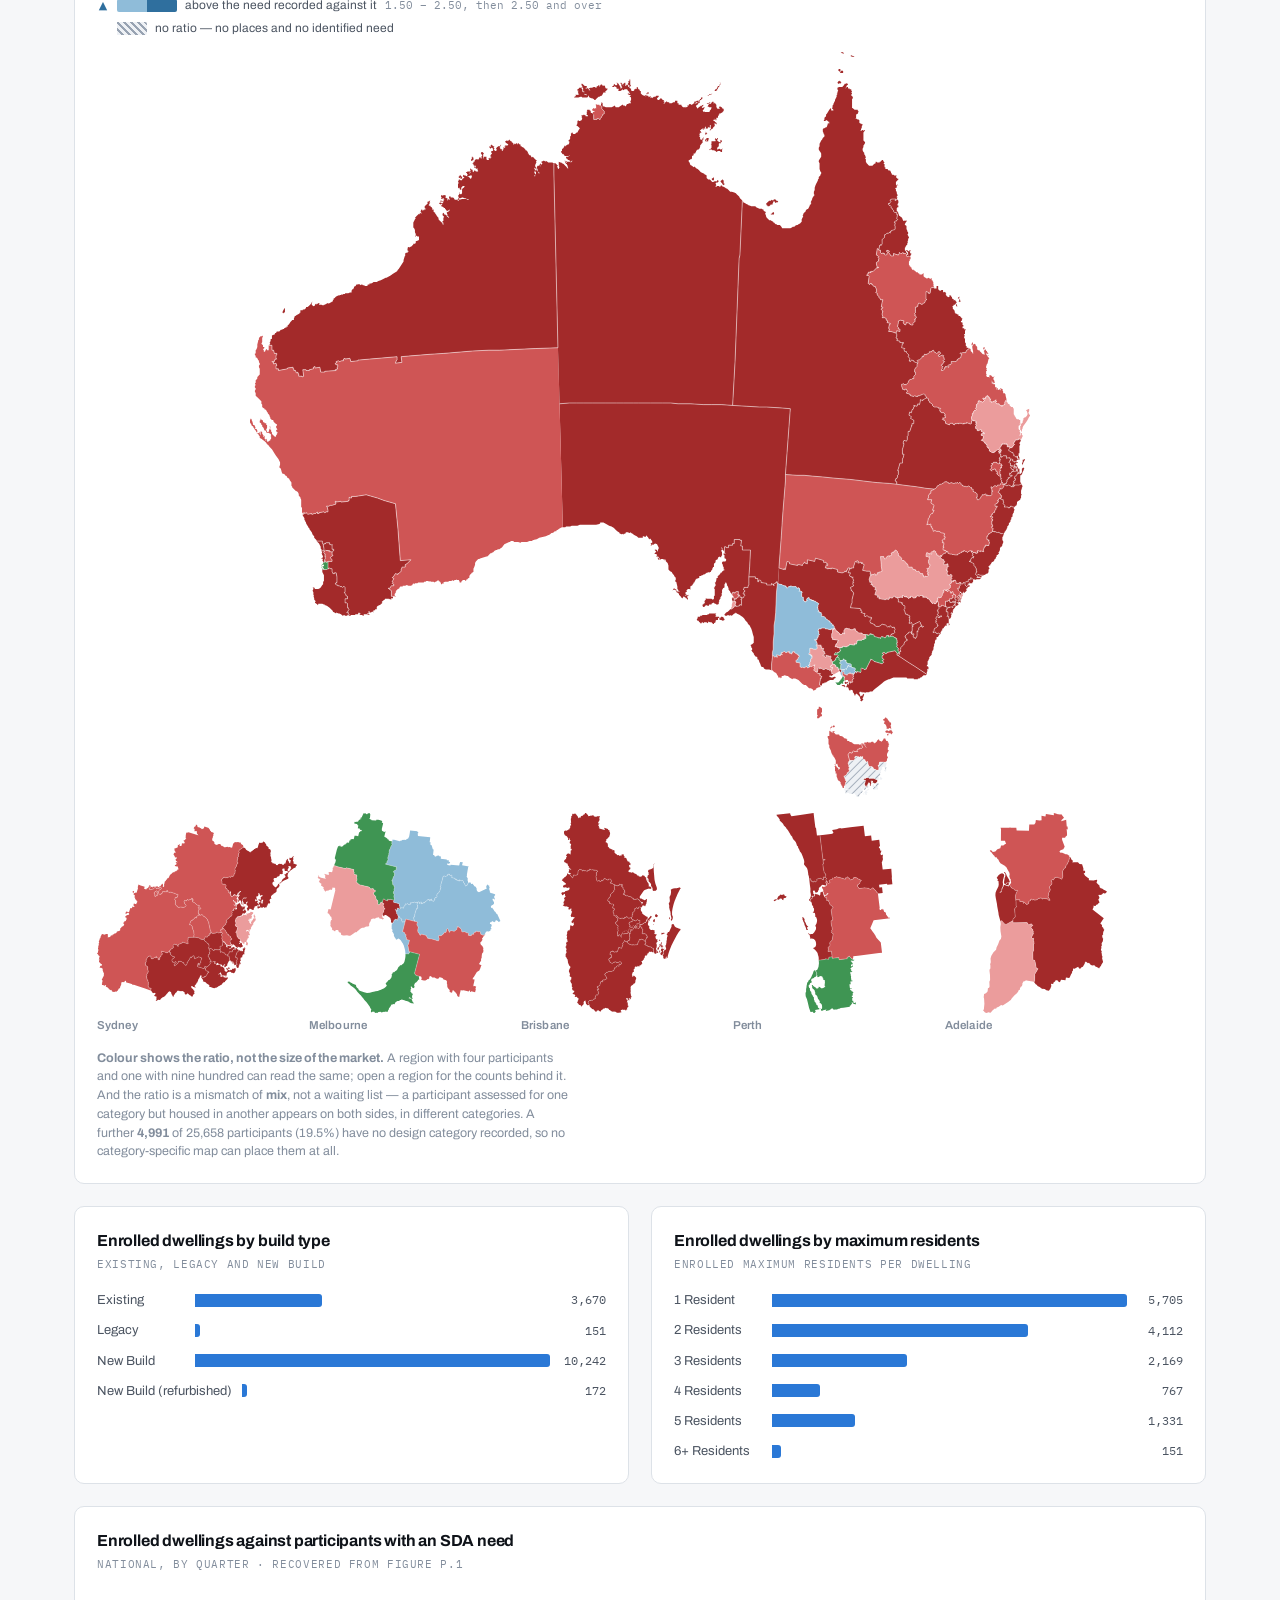
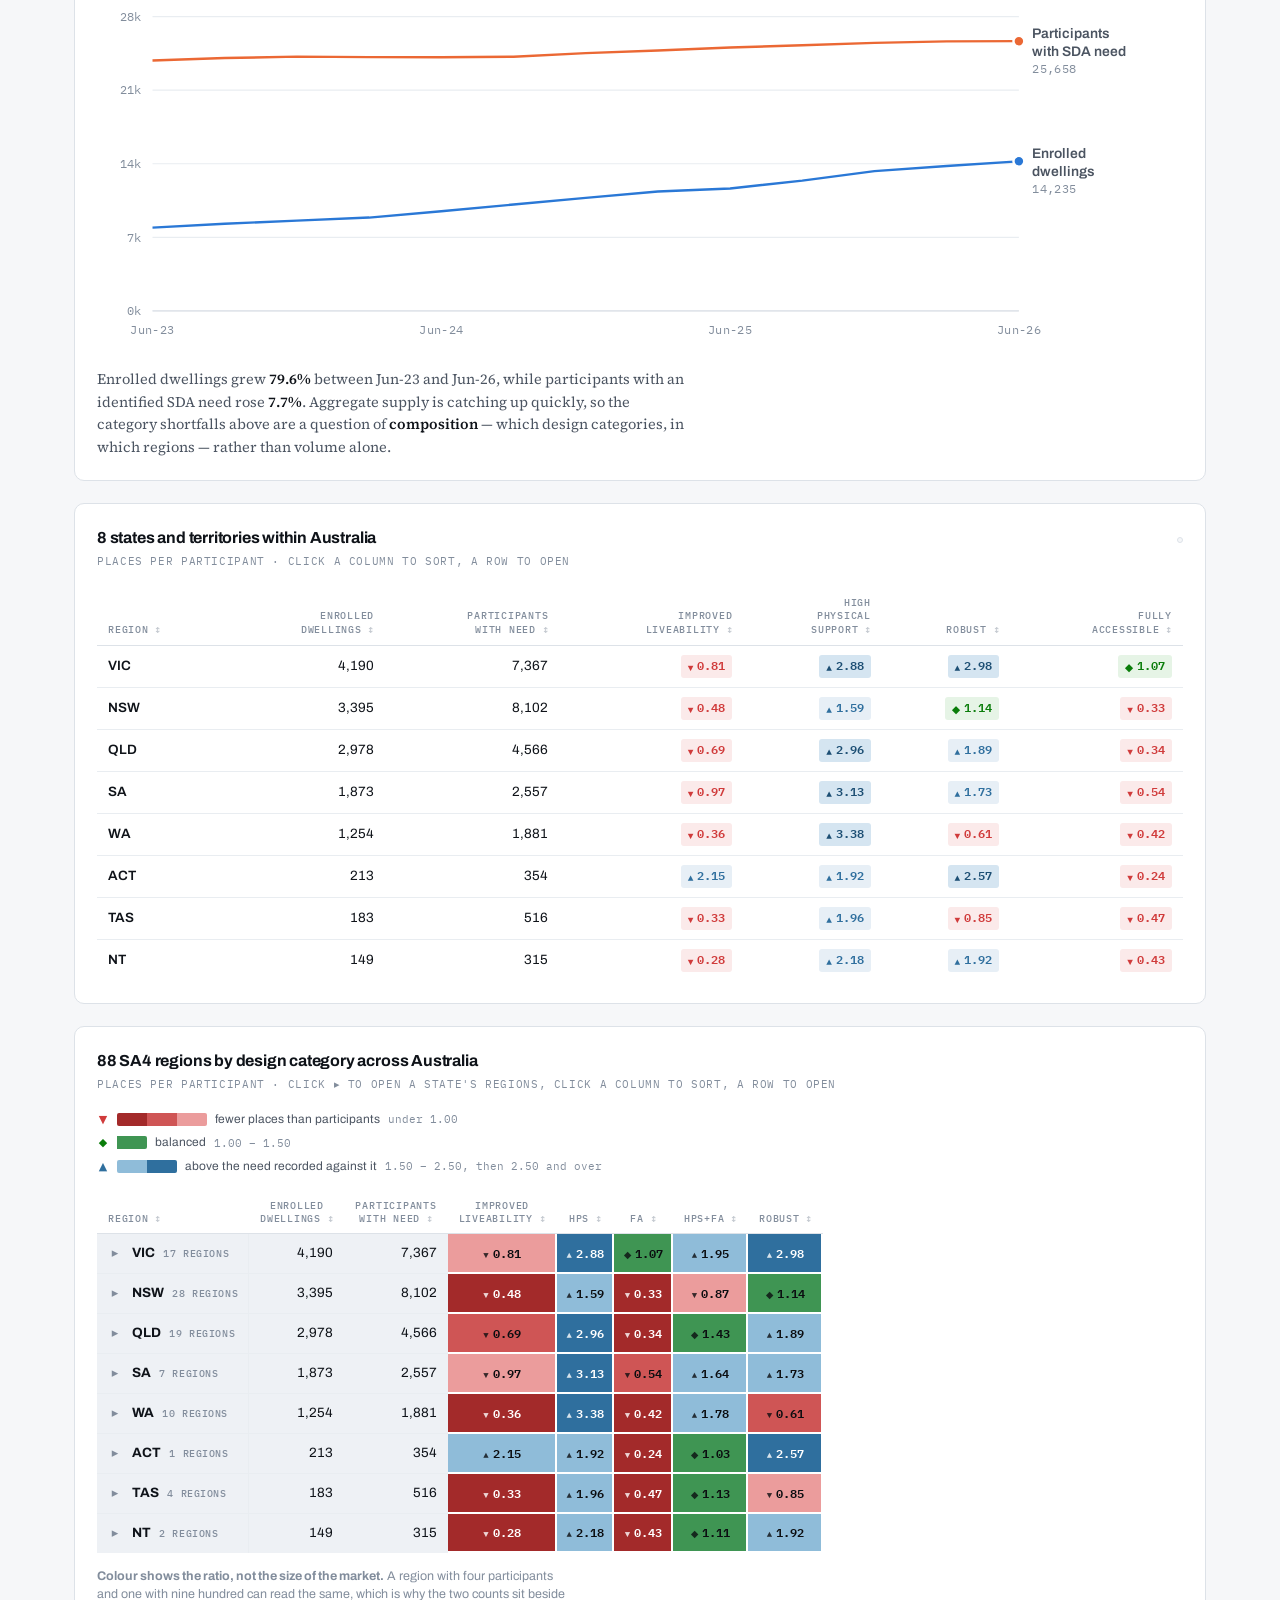
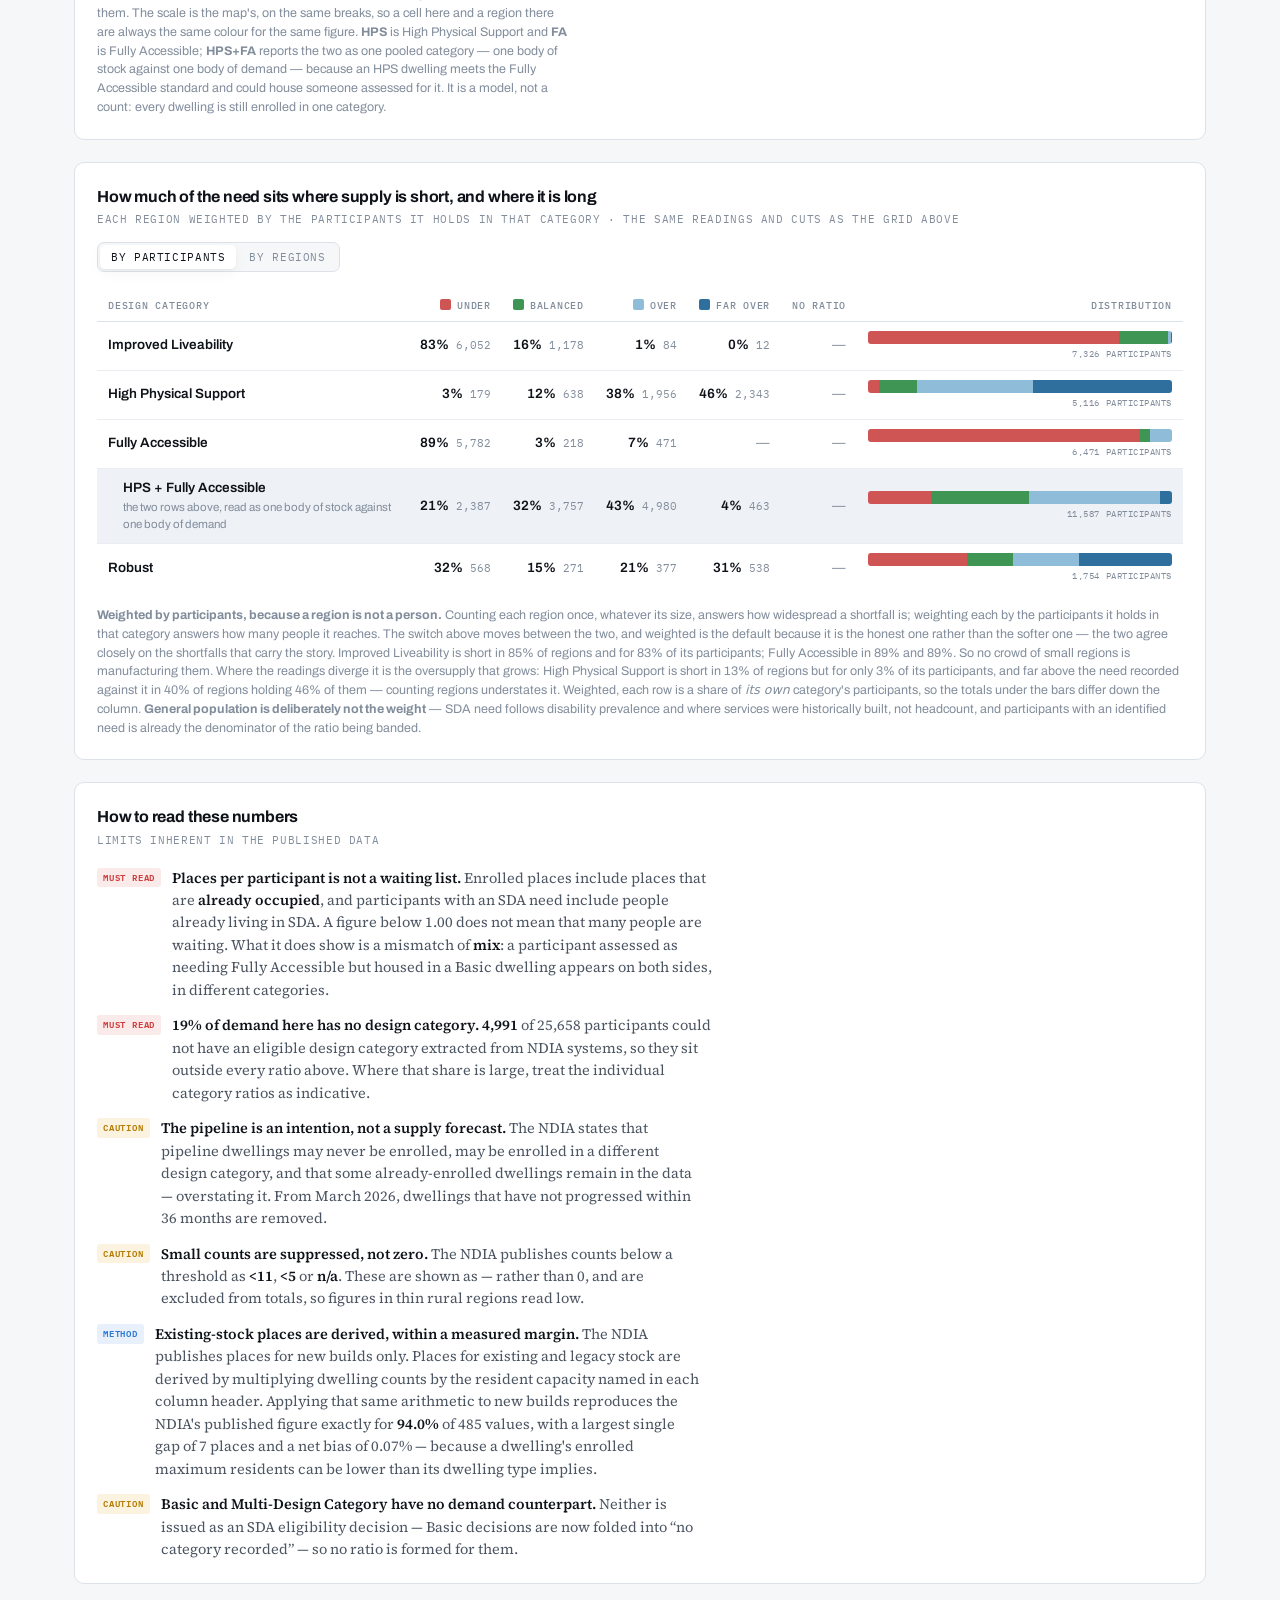
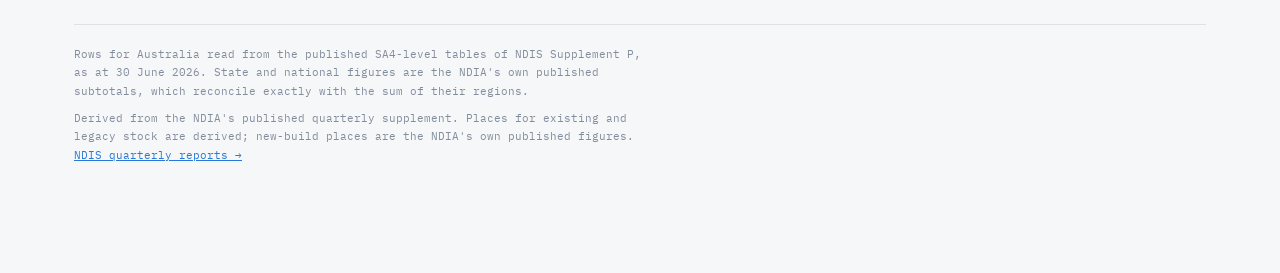
==== commit 77d9f8ea: "Band tally: one reading at a time, weighted by default Two stacked bars per row was too dense to rea" ====
--- a/index.html
+++ b/index.html
@@ -174,6 +174,7 @@
           <div class="panel-title" id="bandTitle"></div>
           <div class="panel-sub" id="bandSub"></div>
         </div>
+        <div class="levelswitch" id="bandModeSwitch" role="group" aria-label="How the bands are counted"></div>
       </div>
       <div class="tablewrap">
         <table id="bandTable" class="bandtally">
@@ -181,7 +182,7 @@
           <tbody id="bandBody"></tbody>
         </table>
       </div>
-      <p class="map-note" id="bandNote"></p>
+      <p class="map-note wide" id="bandNote"></p>
     </section>
 
     <section class="panel">
--- a/styles.css
+++ b/styles.css
@@ -379,6 +379,9 @@
 .mticks { font-family: var(--mono); font-size: 10.5px; color: var(--ink-3); }
 .map-note { font-size: 12.5px; color: var(--ink-3); line-height: 1.5;
             margin: 14px 0 0; max-width: 68ch; }
+/* A measure cap earns its place under a map, which is narrow; under a table
+   that fills the panel it just strands the note in the left half. */
+.map-note.wide { max-width: none; }
 
 /* The pattern is defined once and referenced by every map on the page --
    url(#id) resolves document-wide, so repeating the defs per svg would only
@@ -491,7 +494,10 @@
 .bandtally th .bsw.m4 { background: var(--map-4); }
 .bandtally th .bsw.m5 { background: var(--map-5); }
 .bandtally th .bsw.m6 { background: var(--map-6); }
-.bshare { font-family: var(--mono); font-size: 10.5px; color: var(--ink-3); margin-left: 3px; }
+/* The share carries the comparison between rows, so it takes the cell; the
+   absolute follows it quietly, as the check on it. */
+.bandtally td b { font-weight: 600; }
+.bcount { font-family: var(--mono); font-size: 10.5px; color: var(--ink-3); margin-left: 4px; }
 
 /* The pooled row is a second reading of the two rows above it rather than a
    category in its own right, so it is indented under them and tinted, not
@@ -500,8 +506,12 @@
 .bandtally tbody tr.pooled td:first-child { padding-left: 26px; }
 .bnote { font-weight: 400; font-size: 11.5px; color: var(--ink-3); white-space: normal; }
 
-.bandtally td.bdist, .bandtally th.bdist { width: 34%; min-width: 190px; }
-.bbar { display: flex; height: 15px; border-radius: 3px; overflow: hidden; }
+.bandtally td.bdist, .bandtally th.bdist { width: 30%; min-width: 190px; }
+/* The caption carries the row's own denominator, which under the weighted
+   reading differs from row to row. */
+.bcap { display: block; font-family: var(--mono); font-size: 9px; letter-spacing: .06em;
+        text-transform: uppercase; color: var(--ink-3); margin-top: 3px; }
+.bbar { display: flex; height: 13px; border-radius: 3px; overflow: hidden; }
 .bseg { height: 100%; min-width: 0; }
 .bseg.m2 { background: var(--map-2); } .bseg.m4 { background: var(--map-4); }
 .bseg.m5 { background: var(--map-5); } .bseg.m6 { background: var(--map-6); }
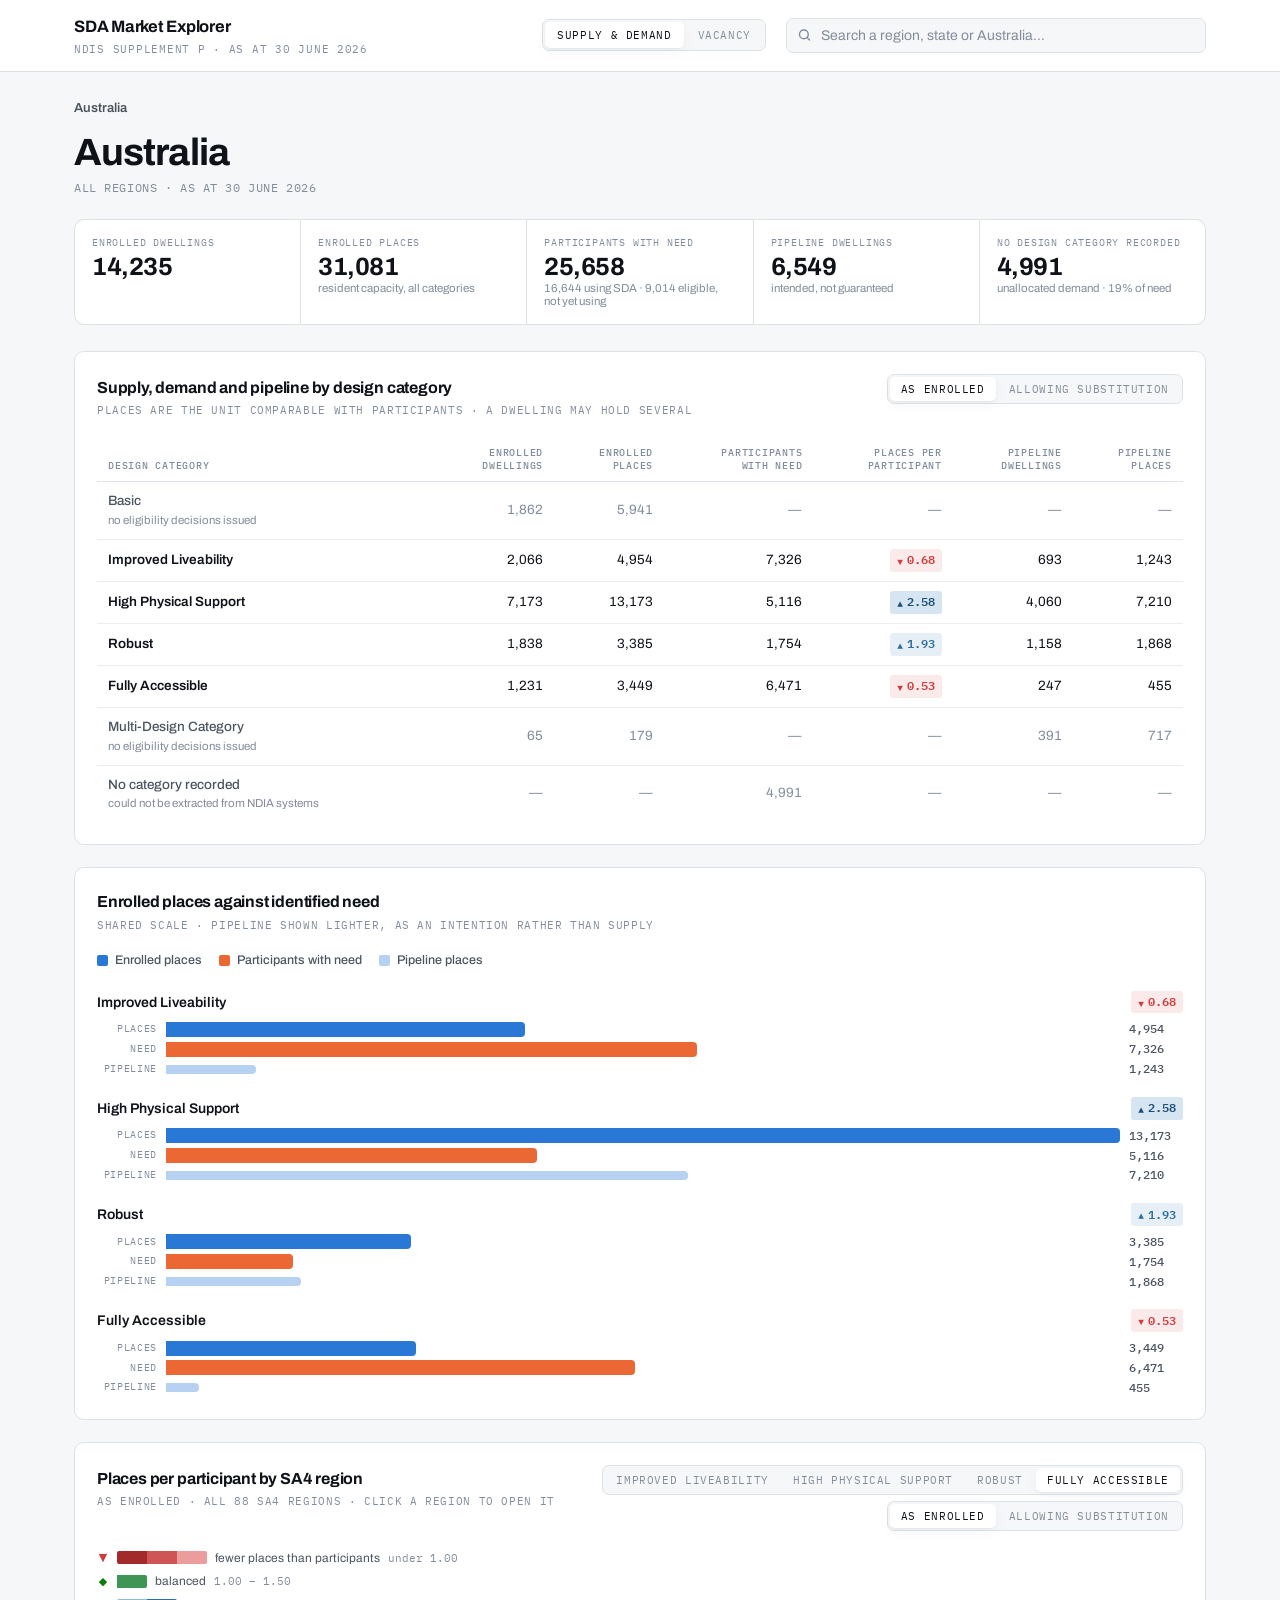
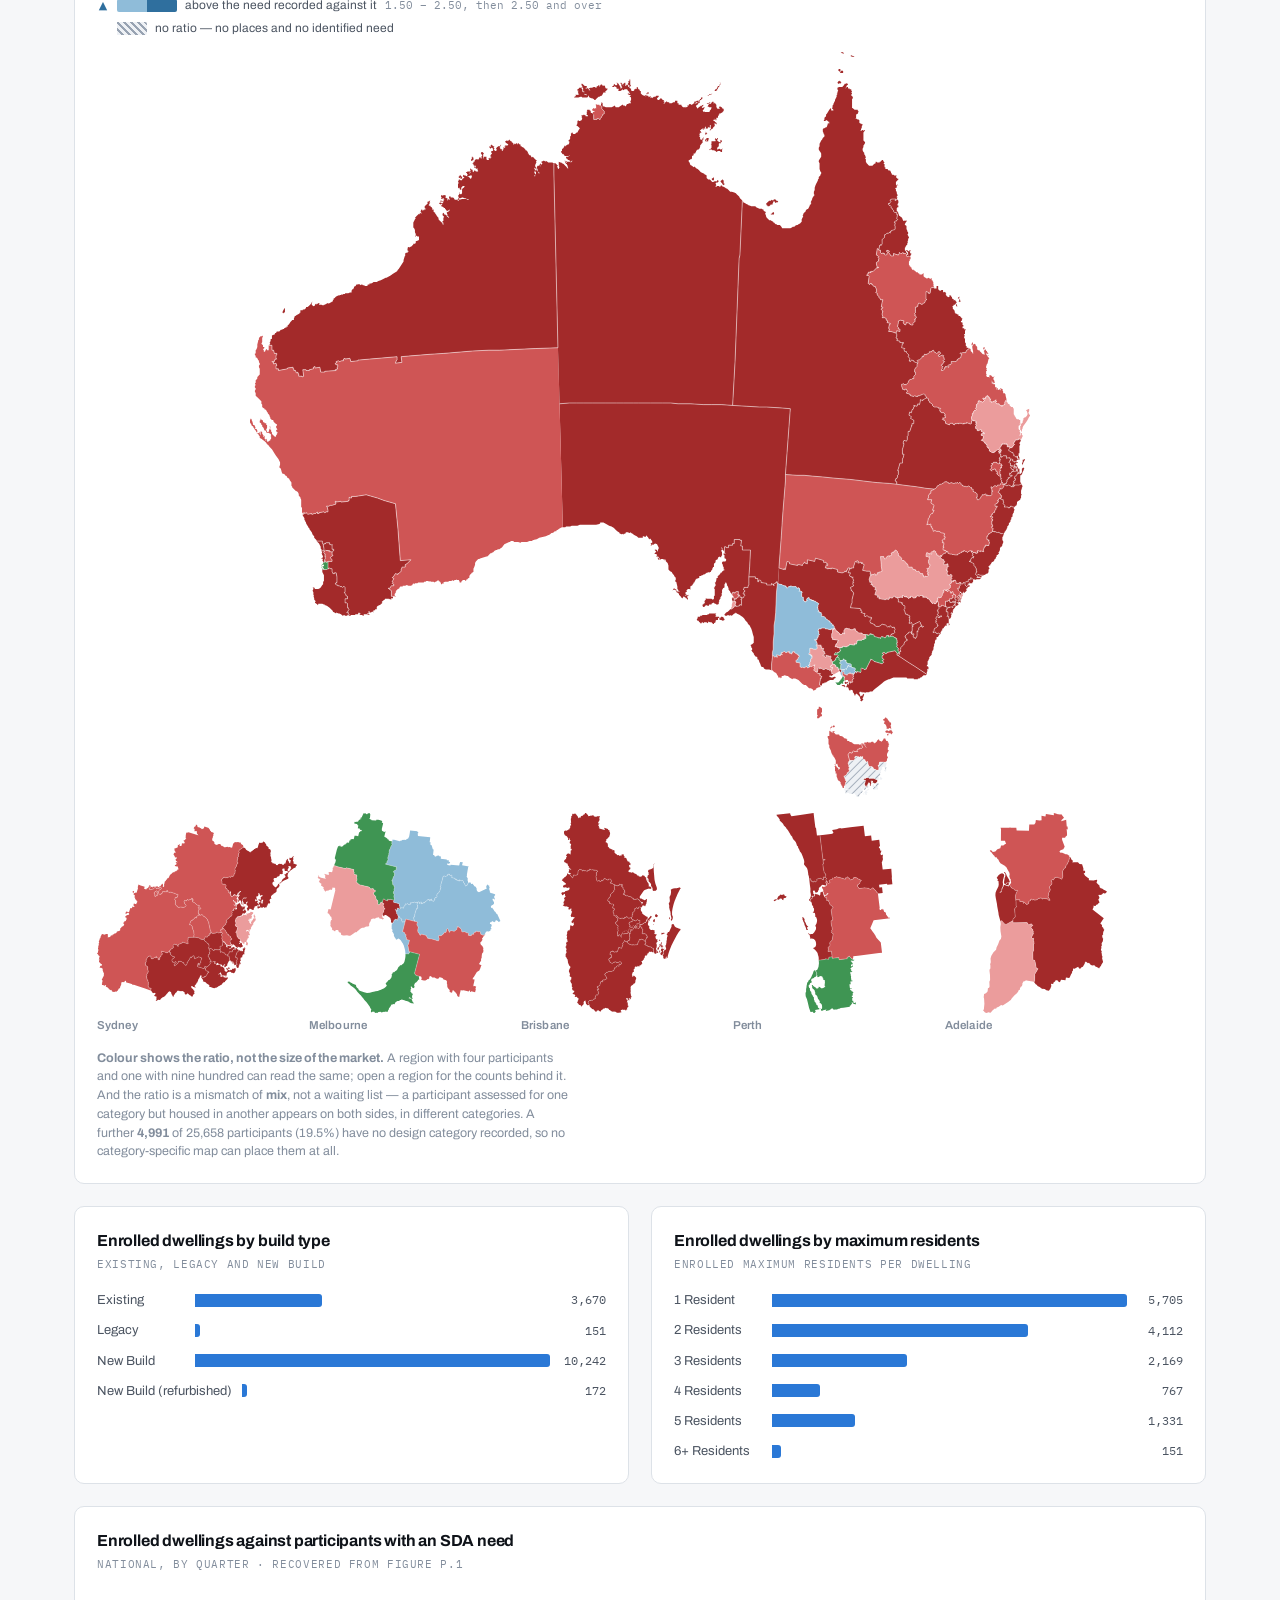
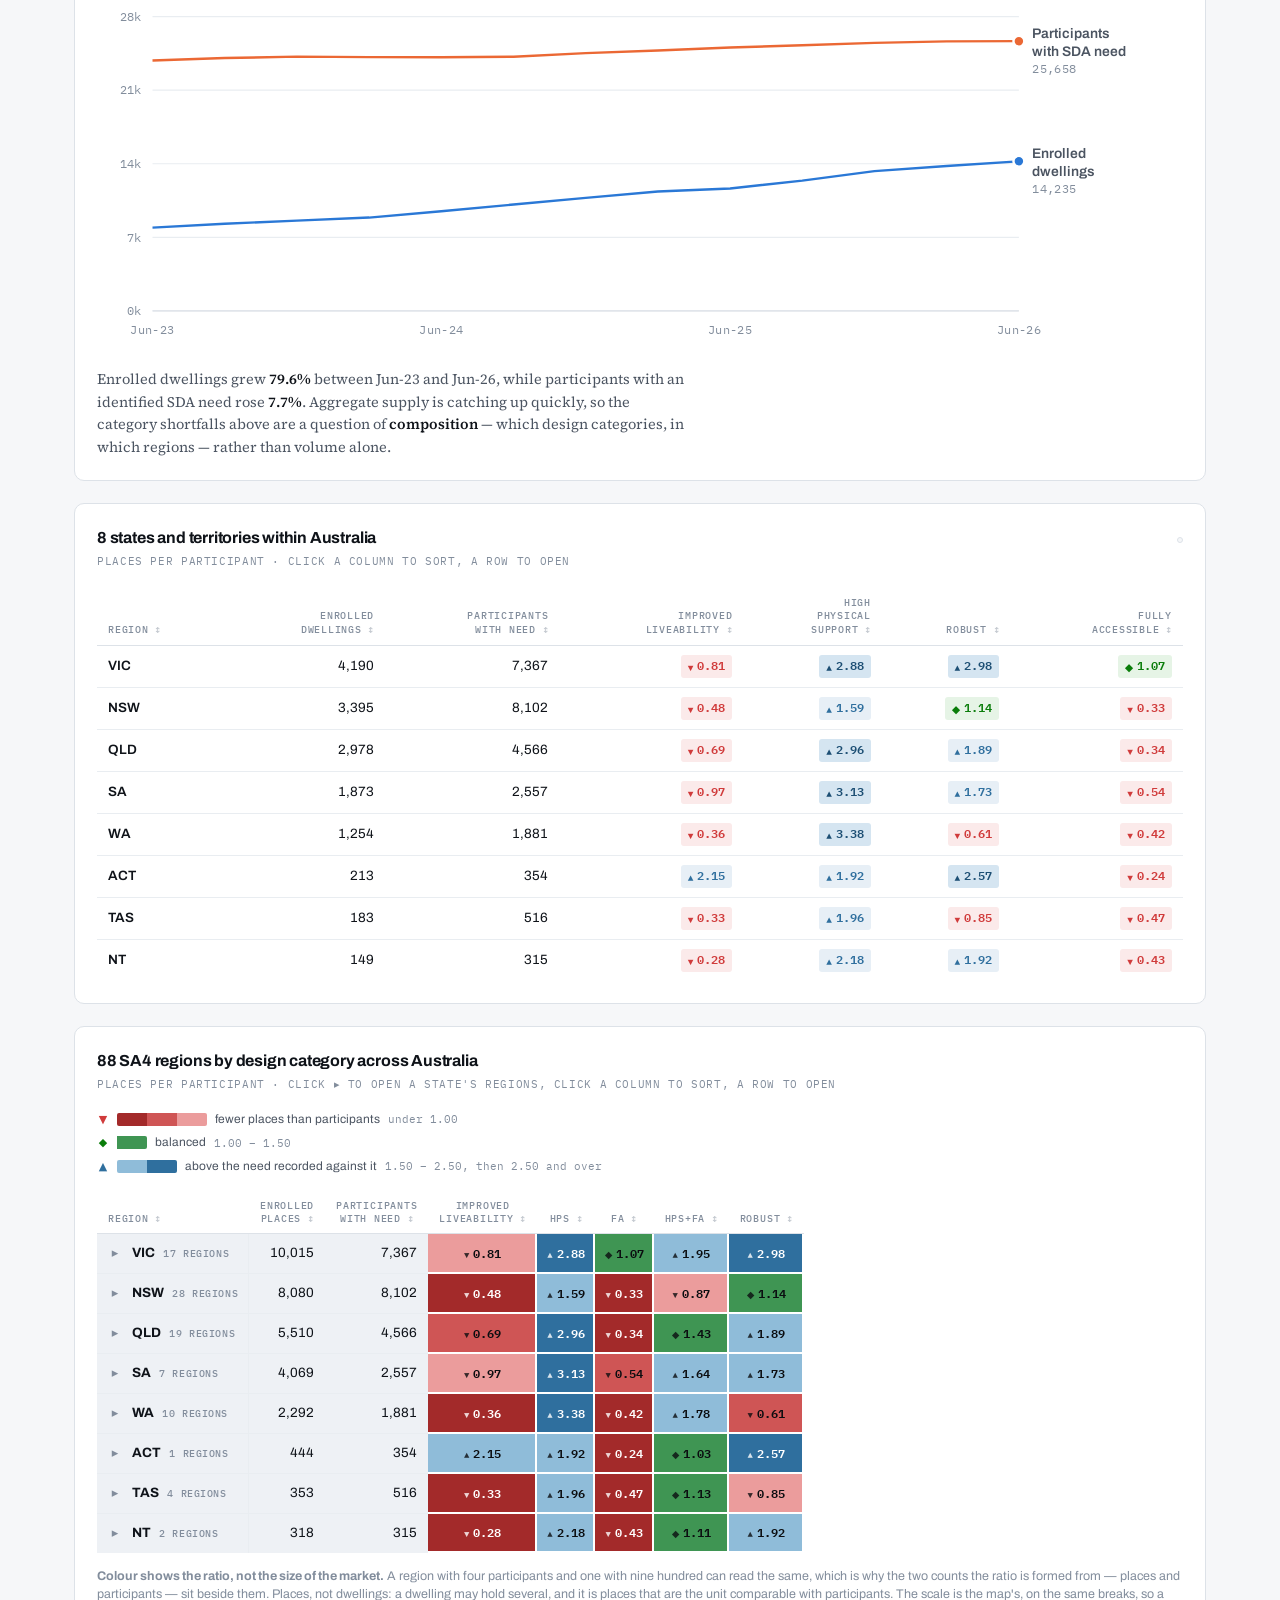
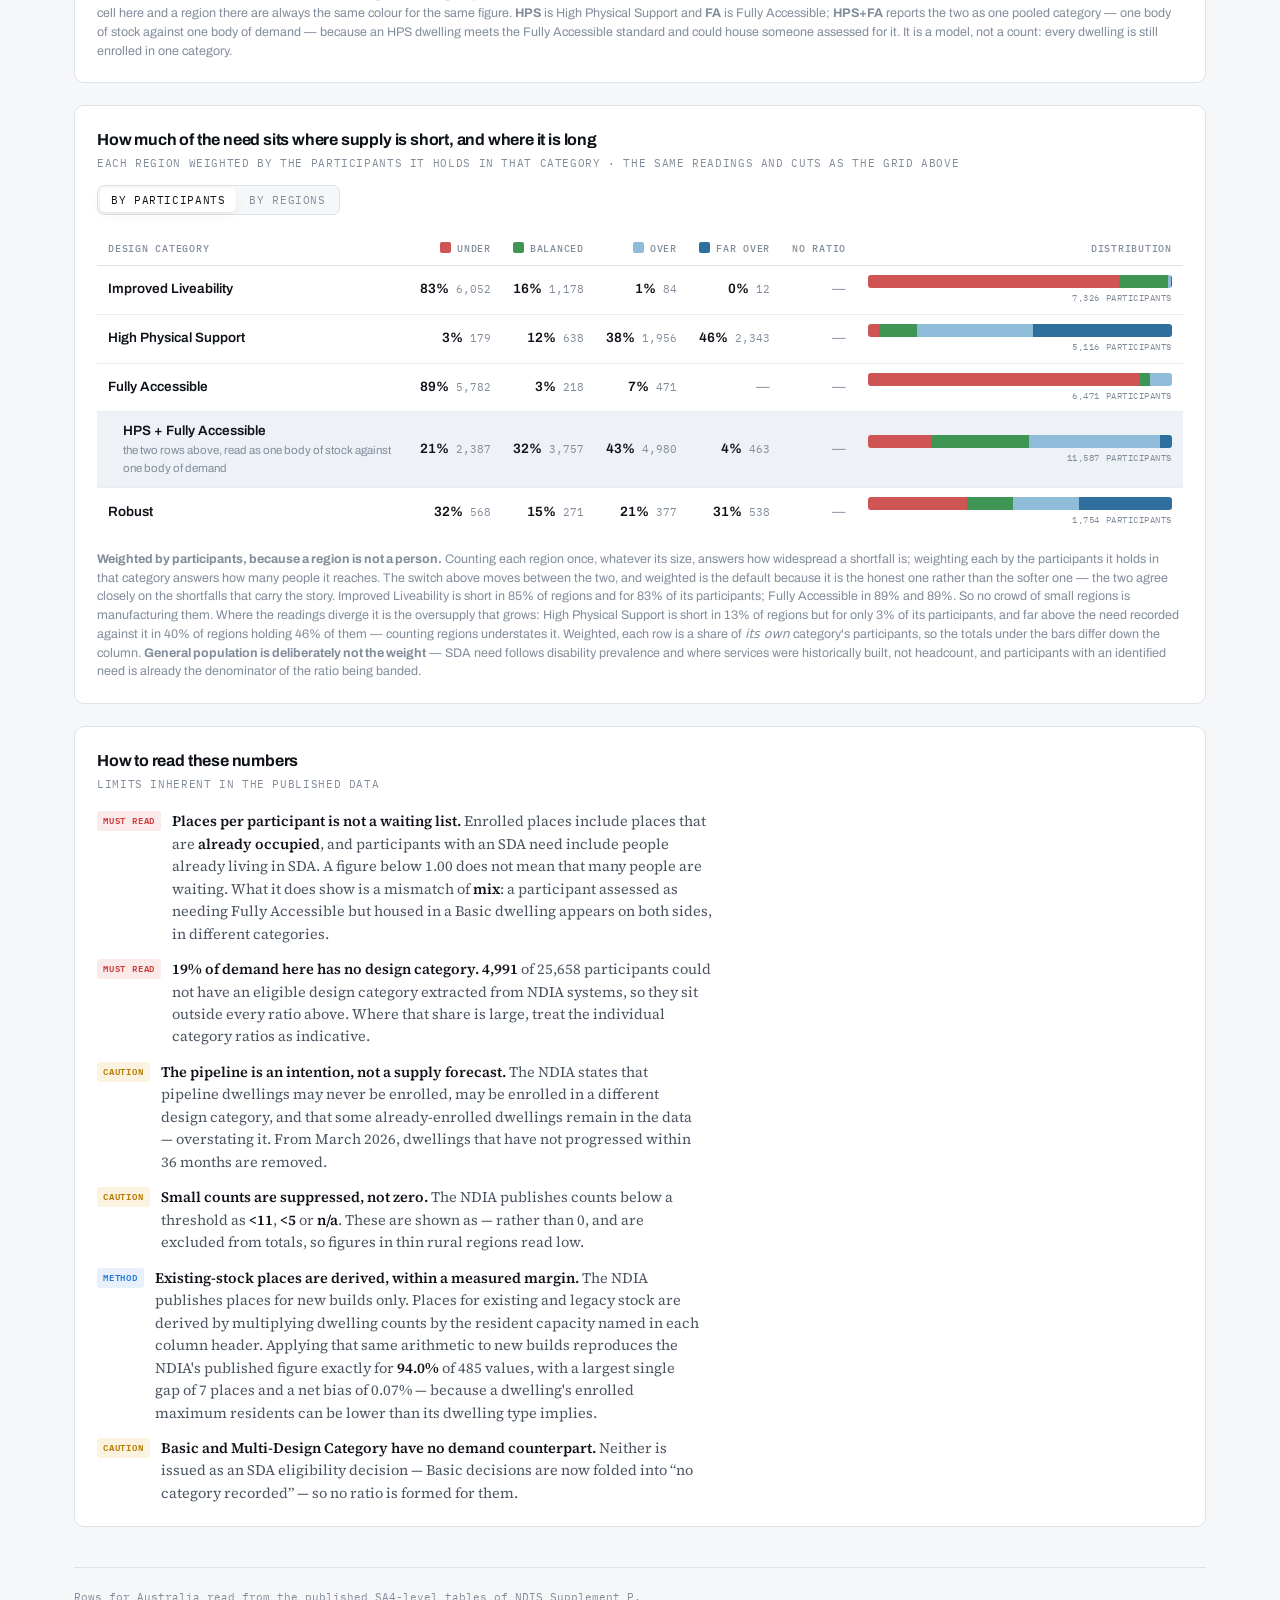
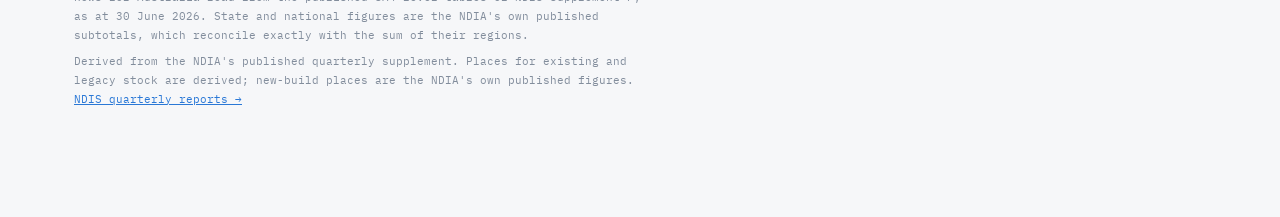
==== commit 075bd501: "Show enrolled places in the SA4 grid and widen its note The grid's cells are places per participant," ====
--- a/index.html
+++ b/index.html
@@ -165,7 +165,7 @@
           <tbody id="heatBody"></tbody>
         </table>
       </div>
-      <p class="map-note" id="heatNote"></p>
+      <p class="map-note wide" id="heatNote"></p>
     </section>
 
     <section class="panel" id="bandPanel">
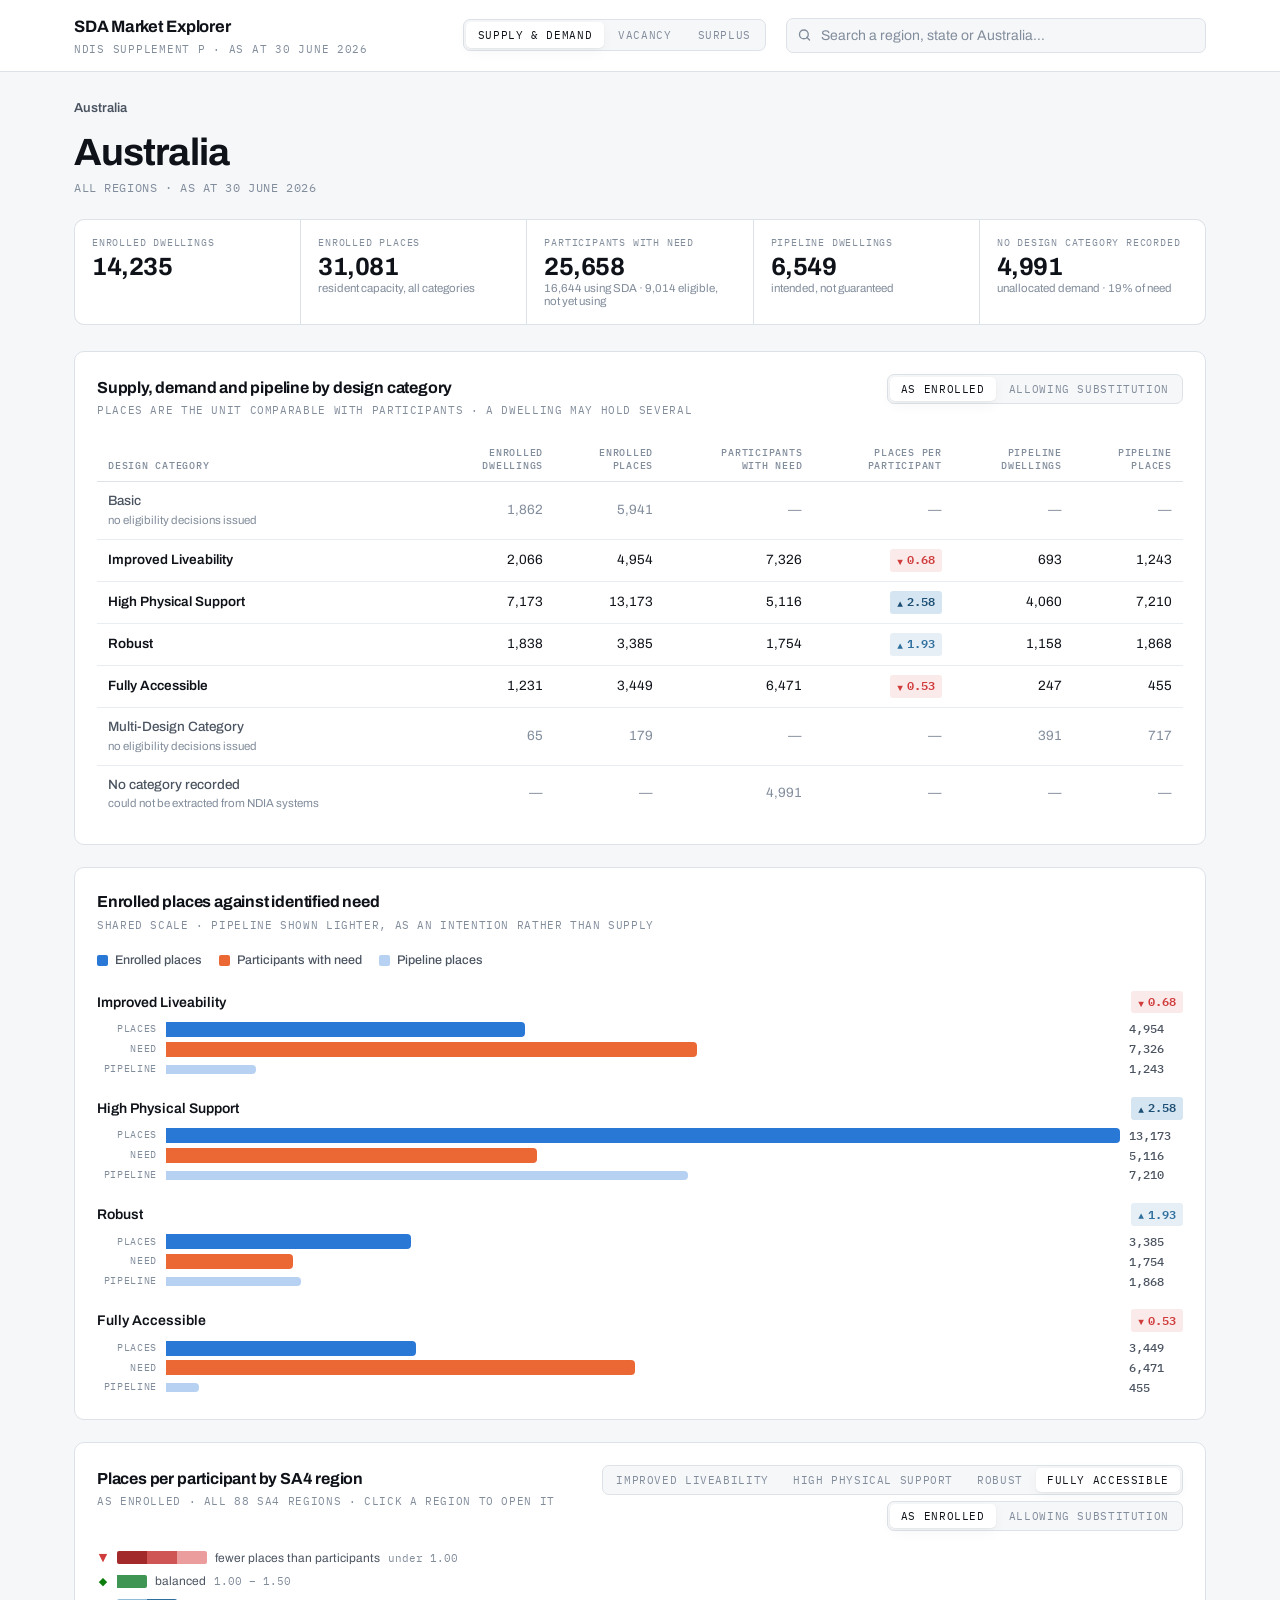
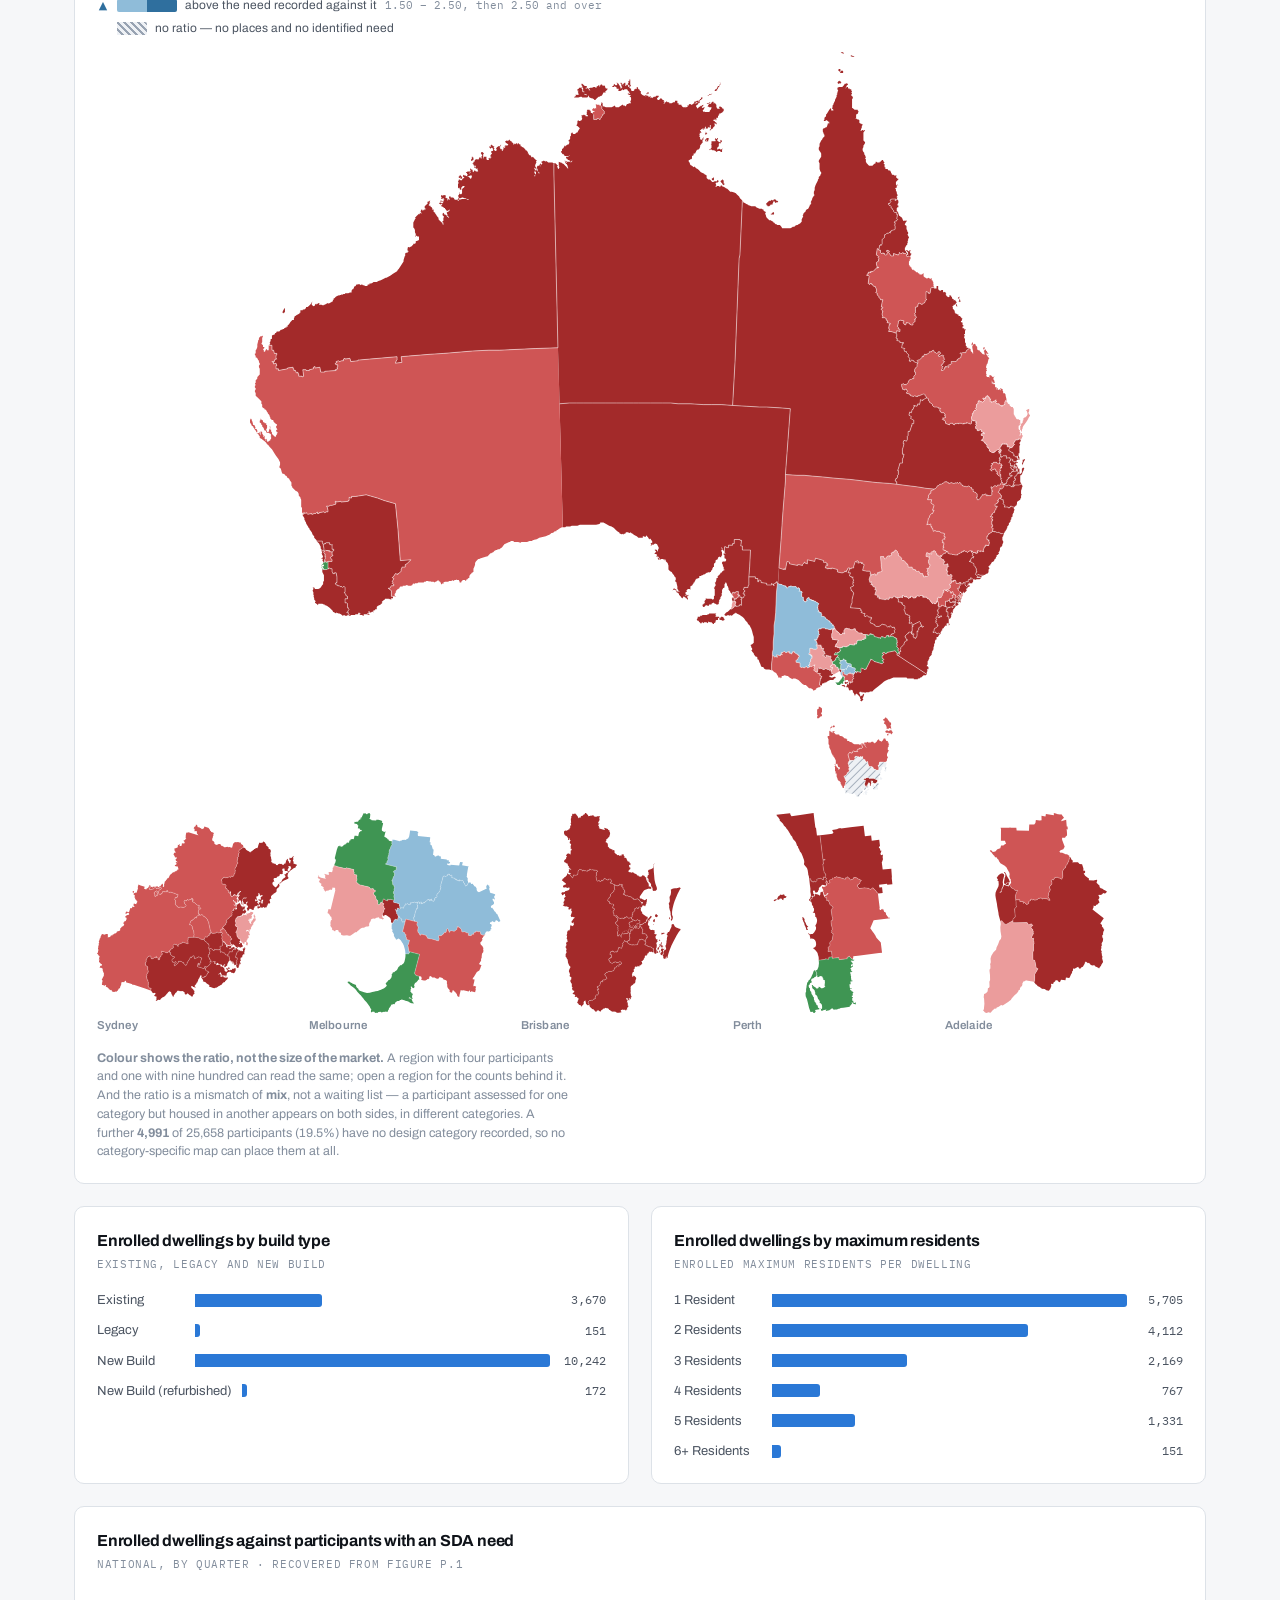
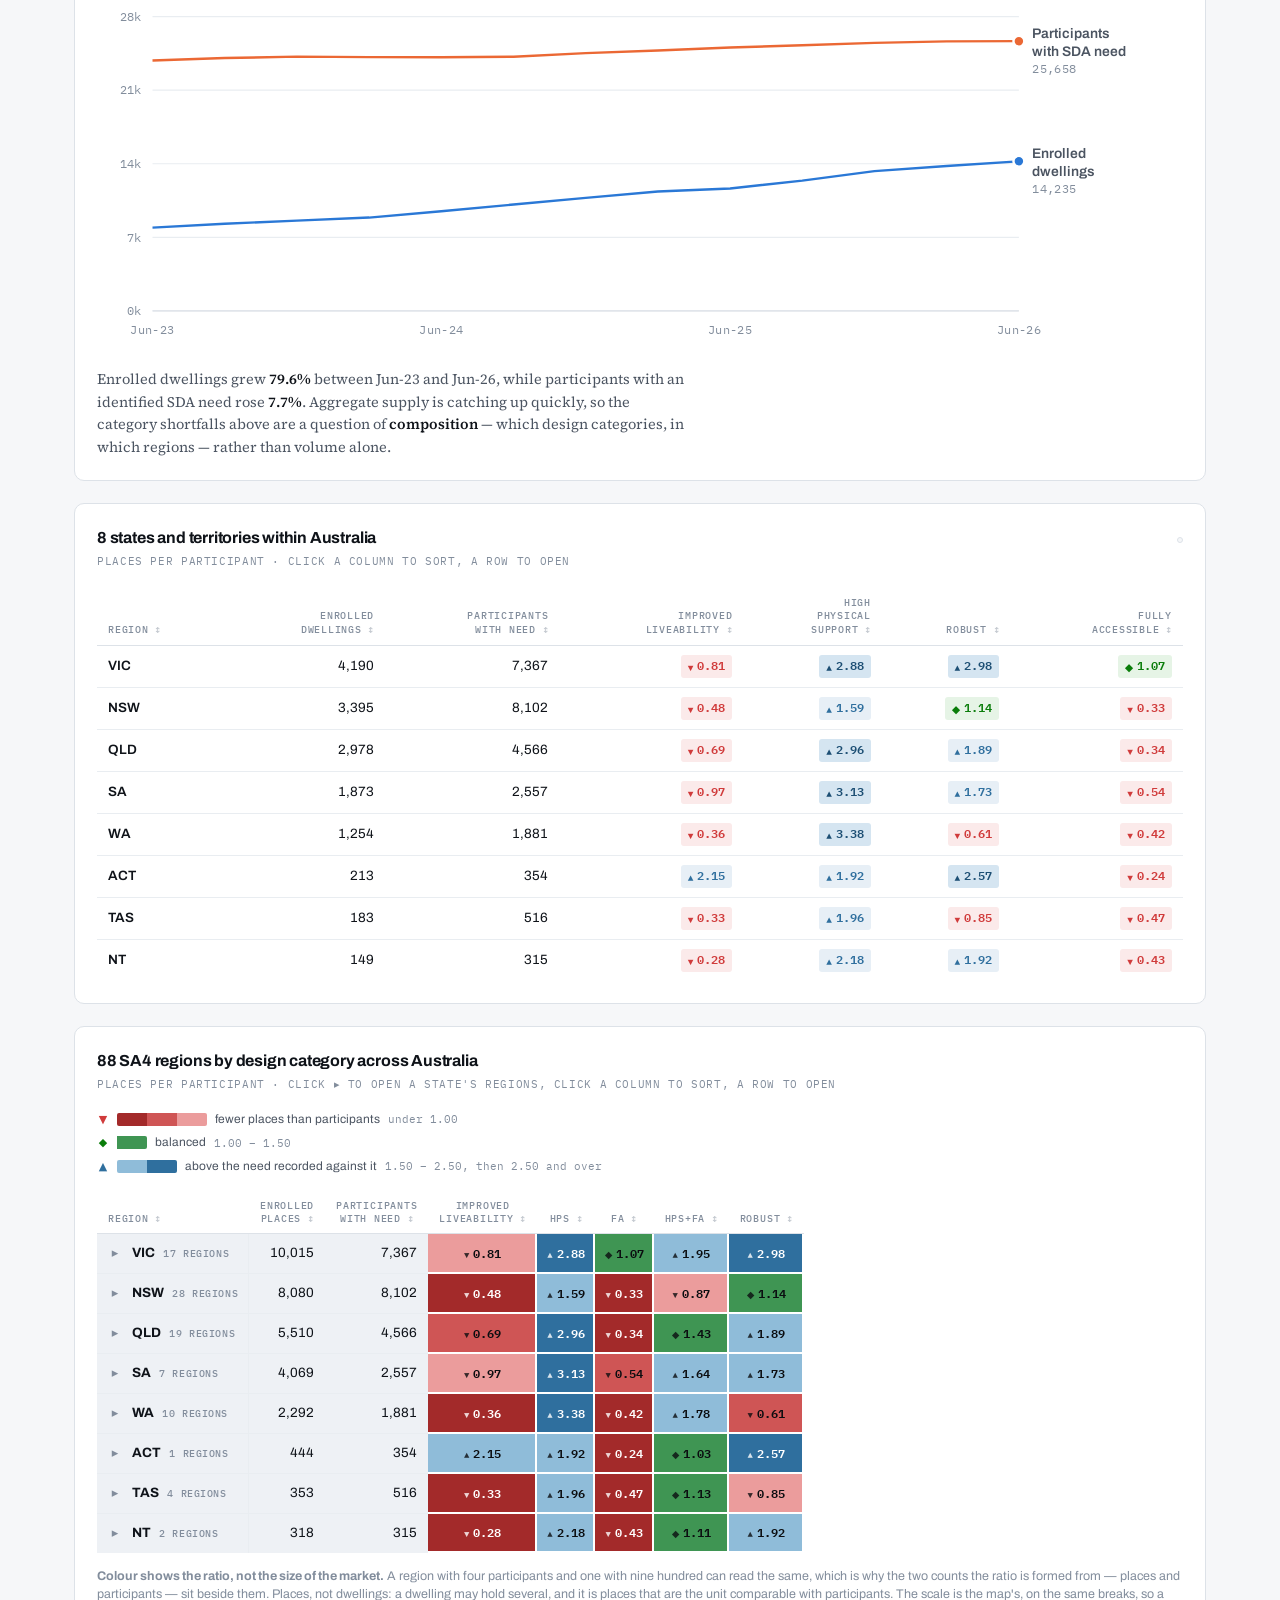
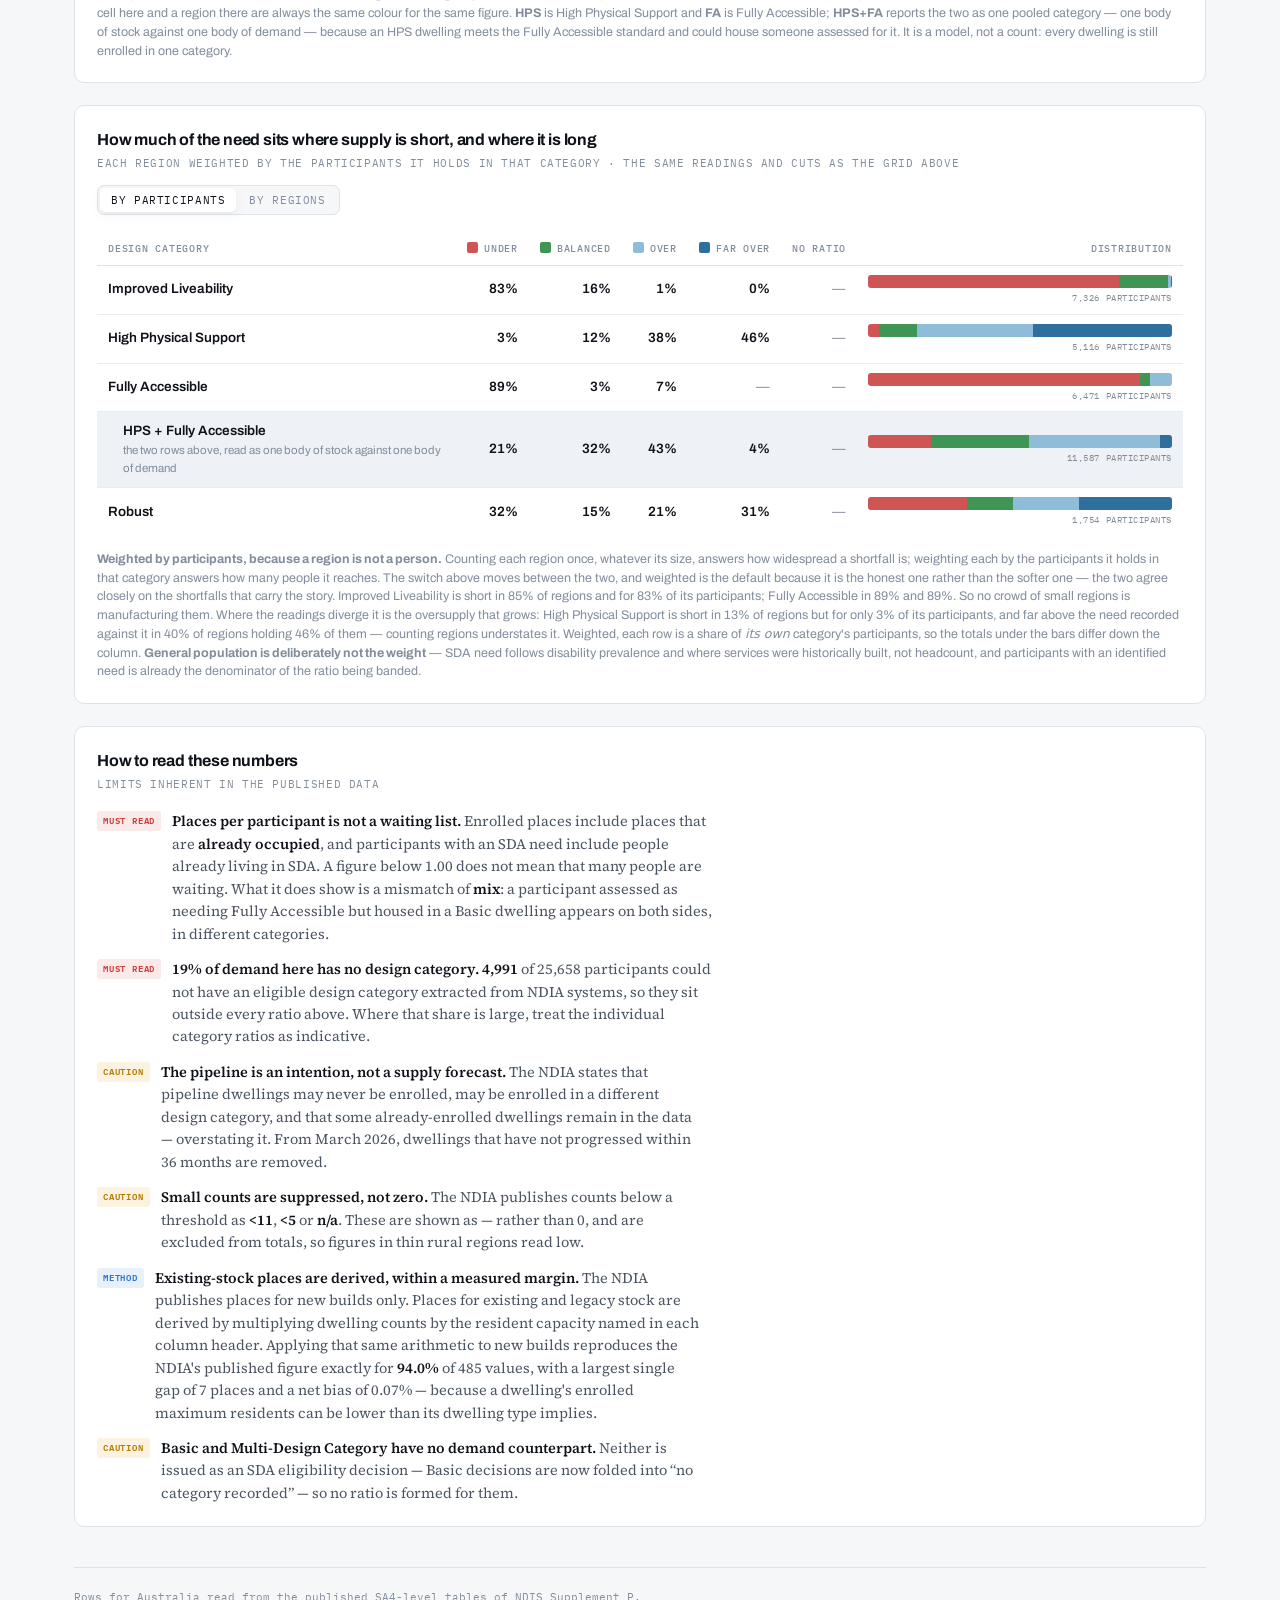
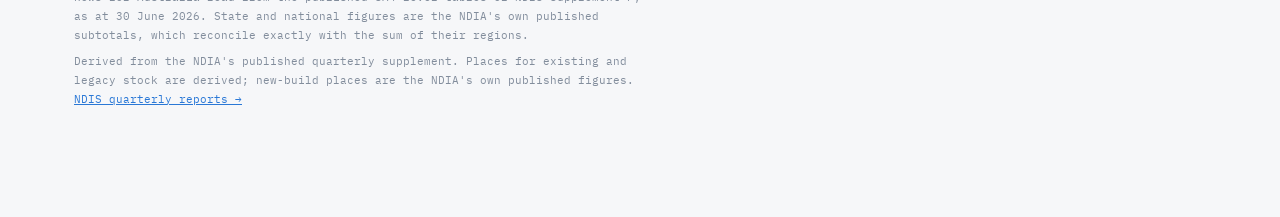
==== commit 4c21179d: "Add a surplus view: overstock in dwellings, by region and category A ratio says whether a region is " ====
--- a/index.html
+++ b/index.html
@@ -22,6 +22,7 @@
     <div class="viewswitch" id="viewSwitch" role="group" aria-label="Choose a view">
       <button type="button" data-view="supply" aria-pressed="true">Supply &amp; demand</button>
       <button type="button" data-view="vacancy" aria-pressed="false">Vacancy</button>
+      <button type="button" data-view="surplus" aria-pressed="false">Surplus</button>
     </div>
     <div class="picker">
       <svg width="15" height="15" viewBox="0 0 24 24" fill="none" stroke="currentColor" stroke-width="2.2" stroke-linecap="round" aria-hidden="true" style="color:var(--ink-3)">
@@ -296,6 +297,56 @@
 
     </div><!-- /#viewVacancy -->
 
+    <div id="viewSurplus" hidden>
+
+    <dl class="tiles" id="surTiles"></dl>
+
+    <section class="panel" id="surMapPanel" hidden>
+      <div class="panel-head">
+        <div>
+          <div class="panel-title">Surplus dwellings by SA4 region</div>
+          <div class="panel-sub" id="surMapSub"></div>
+        </div>
+        <div class="surplus-controls">
+          <div class="levelswitch" id="surMapSwitch" role="group" aria-label="Design category"></div>
+          <div class="levelswitch" id="surThreshSwitch" role="group" aria-label="Surplus threshold"></div>
+          <div class="levelswitch" id="surModeSwitch" role="group" aria-label="How supply is counted"></div>
+        </div>
+      </div>
+      <div class="map-legend" id="surMapLegend"></div>
+      <div class="map-wrap" id="surMapMain"></div>
+      <div class="map-insets" id="surMapInsets"></div>
+      <p class="map-note" id="surMapNote"></p>
+    </section>
+
+    <section class="panel" id="surGridPanel">
+      <div class="panel-head">
+        <div>
+          <div class="panel-title" id="surGridTitle"></div>
+          <div class="panel-sub" id="surGridSub"></div>
+        </div>
+        <div class="levelswitch" id="surGridThreshSwitch" role="group" aria-label="Surplus threshold"></div>
+      </div>
+      <div class="map-legend" id="surGridLegend"></div>
+      <div class="tablewrap heatwrap" id="surGridWrap" tabindex="0" role="region" aria-label="Surplus dwellings by SA4 region and design category">
+        <table id="surGridTable" class="heatgrid">
+          <thead><tr id="surGridHead"></tr></thead>
+          <tbody id="surGridBody"></tbody>
+        </table>
+      </div>
+      <p class="map-note wide" id="surGridNote"></p>
+    </section>
+
+    <section class="panel">
+      <div class="panel-head"><div>
+        <div class="panel-title">How to read these numbers</div>
+        <div class="panel-sub">What a surplus dwelling here is, and is not</div>
+      </div></div>
+      <div class="notes" id="surNotes"></div>
+    </section>
+
+    </div><!-- /#viewSurplus -->
+
     <footer>
       <p id="footNote"></p>
       <p>Derived from the NDIA's published quarterly supplement. Places for existing and legacy
--- a/styles.css
+++ b/styles.css
@@ -49,6 +49,26 @@
   --on-map-4:    #0b0d10;
   --on-map-5:    #0b0d10;
   --on-map-6:    #ffffff;
+  /* Surplus classes: sequential, not diverging. Zero is the reference and
+     everything above it runs one way, so a ramp is the honest shape -- the
+     map's red/green/blue would imply the far end is a second kind of problem
+     when it is the same problem, further along. Amber through to deep brown,
+     deliberately nothing like the ratio scale, so the two maps cannot be
+     mistaken for one another at a glance. --surp-0 is all but blank: a region
+     with nothing spare should read as empty page, which is what makes the
+     regions holding stock findable without reading a figure. */
+  --surp-0:      #f7f8fa;
+  --surp-1:      #fbe3b0;
+  --surp-2:      #f3c169;
+  --surp-3:      #e39a34;
+  --surp-4:      #bf6f18;
+  --surp-5:      #8a4a10;
+  --on-surp-0:   #828d9c;
+  --on-surp-1:   #0b0d10;
+  --on-surp-2:   #0b0d10;
+  --on-surp-3:   #0b0d10;
+  --on-surp-4:   #ffffff;
+  --on-surp-5:   #ffffff;
   --shadow:      0 1px 2px rgba(15,19,25,.05), 0 4px 14px rgba(15,19,25,.04);
 
   --sans:  "Archivo", system-ui, -apple-system, "Segoe UI", sans-serif;
@@ -69,6 +89,10 @@
     --map-mesh: #0e1013;
     --on-map-1: #ffffff; --on-map-2: #ffffff; --on-map-3: #ffffff;
     --on-map-4: #0b0d10; --on-map-5: #ffffff; --on-map-6: #0b0d10;
+    --surp-0: #14171b; --surp-1: #4a3410; --surp-2: #7a5416;
+    --surp-3: #ab7620; --surp-4: #d69b3c; --surp-5: #f0c274;
+    --on-surp-0: #5d6875; --on-surp-1: #ffffff; --on-surp-2: #ffffff;
+    --on-surp-3: #0b0d10; --on-surp-4: #0b0d10; --on-surp-5: #0b0d10;
     --over-bg: #15222c; --over-2: #8cc8ee; --over-2-bg: #1b2d3a;
     --shadow: 0 1px 2px rgba(0,0,0,.3), 0 4px 14px rgba(0,0,0,.25);
   }
@@ -86,6 +110,10 @@
     --map-mesh: #0e1013;
     --on-map-1: #ffffff; --on-map-2: #ffffff; --on-map-3: #ffffff;
     --on-map-4: #0b0d10; --on-map-5: #ffffff; --on-map-6: #0b0d10;
+    --surp-0: #14171b; --surp-1: #4a3410; --surp-2: #7a5416;
+    --surp-3: #ab7620; --surp-4: #d69b3c; --surp-5: #f0c274;
+    --on-surp-0: #5d6875; --on-surp-1: #ffffff; --on-surp-2: #ffffff;
+    --on-surp-3: #0b0d10; --on-surp-4: #0b0d10; --on-surp-5: #0b0d10;
     --over-bg: #15222c; --over-2: #8cc8ee; --over-2-bg: #1b2d3a;
   --shadow: 0 1px 2px rgba(0,0,0,.3), 0 4px 14px rgba(0,0,0,.25);
 }
@@ -494,10 +522,9 @@
 .bandtally th .bsw.m4 { background: var(--map-4); }
 .bandtally th .bsw.m5 { background: var(--map-5); }
 .bandtally th .bsw.m6 { background: var(--map-6); }
-/* The share carries the comparison between rows, so it takes the cell; the
-   absolute follows it quietly, as the check on it. */
+/* The share is the whole cell, right-aligned with the rest of the table, so a
+   column of them lines up on the per-cent sign and can be read down. */
 .bandtally td b { font-weight: 600; }
-.bcount { font-family: var(--mono); font-size: 10.5px; color: var(--ink-3); margin-left: 4px; }
 
 /* The pooled row is a second reading of the two rows above it rather than a
    category in its own right, so it is indented under them and tinted, not
@@ -517,3 +544,42 @@
 .bseg.m5 { background: var(--map-5); } .bseg.m6 { background: var(--map-6); }
 .bseg.m-nil { background: repeating-linear-gradient(45deg,
   var(--map-nil-bg) 0 3px, var(--map-nil-ink) 3px 5px); }
+
+/* ---------- surplus view ---------- */
+
+/* The surplus scale, on the map and in the grid. Same six classes in both, so
+   a cell and a region cannot report the same count in different colours. */
+.s0 { fill: var(--surp-0); } .s1 { fill: var(--surp-1); }
+.s2 { fill: var(--surp-2); } .s3 { fill: var(--surp-3); }
+.s4 { fill: var(--surp-4); } .s5 { fill: var(--surp-5); }
+
+.msw .s0 { background: var(--surp-0); box-shadow: inset 0 0 0 1px var(--rule); }
+.msw .s1 { background: var(--surp-1); } .msw .s2 { background: var(--surp-2); }
+.msw .s3 { background: var(--surp-3); } .msw .s4 { background: var(--surp-4); }
+.msw .s5 { background: var(--surp-5); }
+.mrow i.g-surp { color: var(--surp-4); }
+
+.heatgrid td.hc.s0 { background: var(--surp-0); color: var(--on-surp-0); }
+.heatgrid td.hc.s1 { background: var(--surp-1); color: var(--on-surp-1); }
+.heatgrid td.hc.s2 { background: var(--surp-2); color: var(--on-surp-2); }
+.heatgrid td.hc.s3 { background: var(--surp-3); color: var(--on-surp-3); }
+.heatgrid td.hc.s4 { background: var(--surp-4); color: var(--on-surp-4); }
+.heatgrid td.hc.s5 { background: var(--surp-5); color: var(--on-surp-5); }
+/* A zero is a real answer, not a missing one, so it is printed rather than
+   left blank -- but quietly, because the panel exists for the cells that are
+   not zero. */
+.heatgrid td.hc.s0 { font-weight: 500; }
+/* The total column is a sum of the four beside it, so it is ruled off from
+   them -- it is on the same scale and the same ramp, but it is not a fifth
+   category and should not read as one. */
+.heatgrid td.hc.stot, .heatgrid th.stot {
+  box-shadow: inset 1px 0 0 var(--rule);
+}
+/* Three switches, not the map panel's two, so they run across rather than
+   down: stacked they push the map itself most of a screen below its own title.
+   margin-left keeps them against the right edge on the line they wrap to. */
+.surplus-controls { display: flex; flex-wrap: wrap; gap: 6px;
+                    justify-content: flex-end; margin-left: auto; }
+@media (max-width: 700px) {
+  .surplus-controls { justify-content: flex-start; margin-left: 0; }
+}
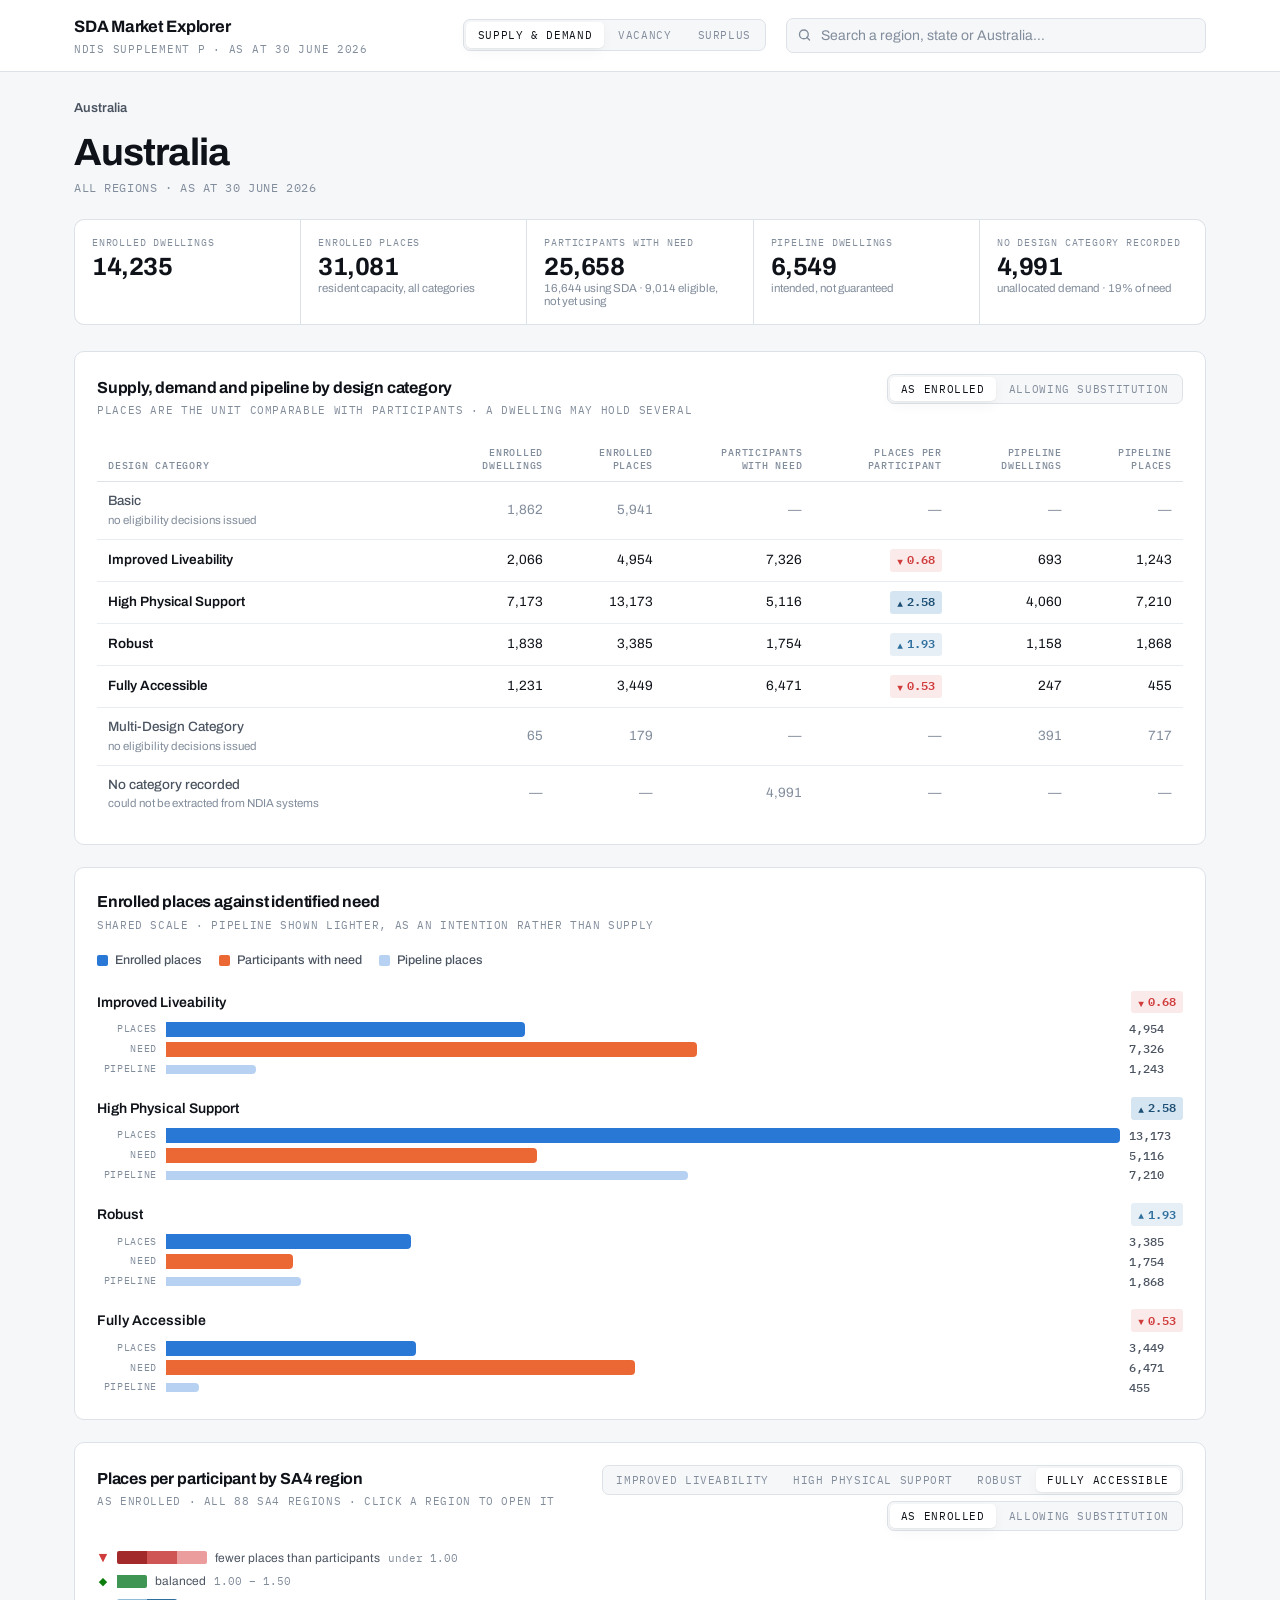
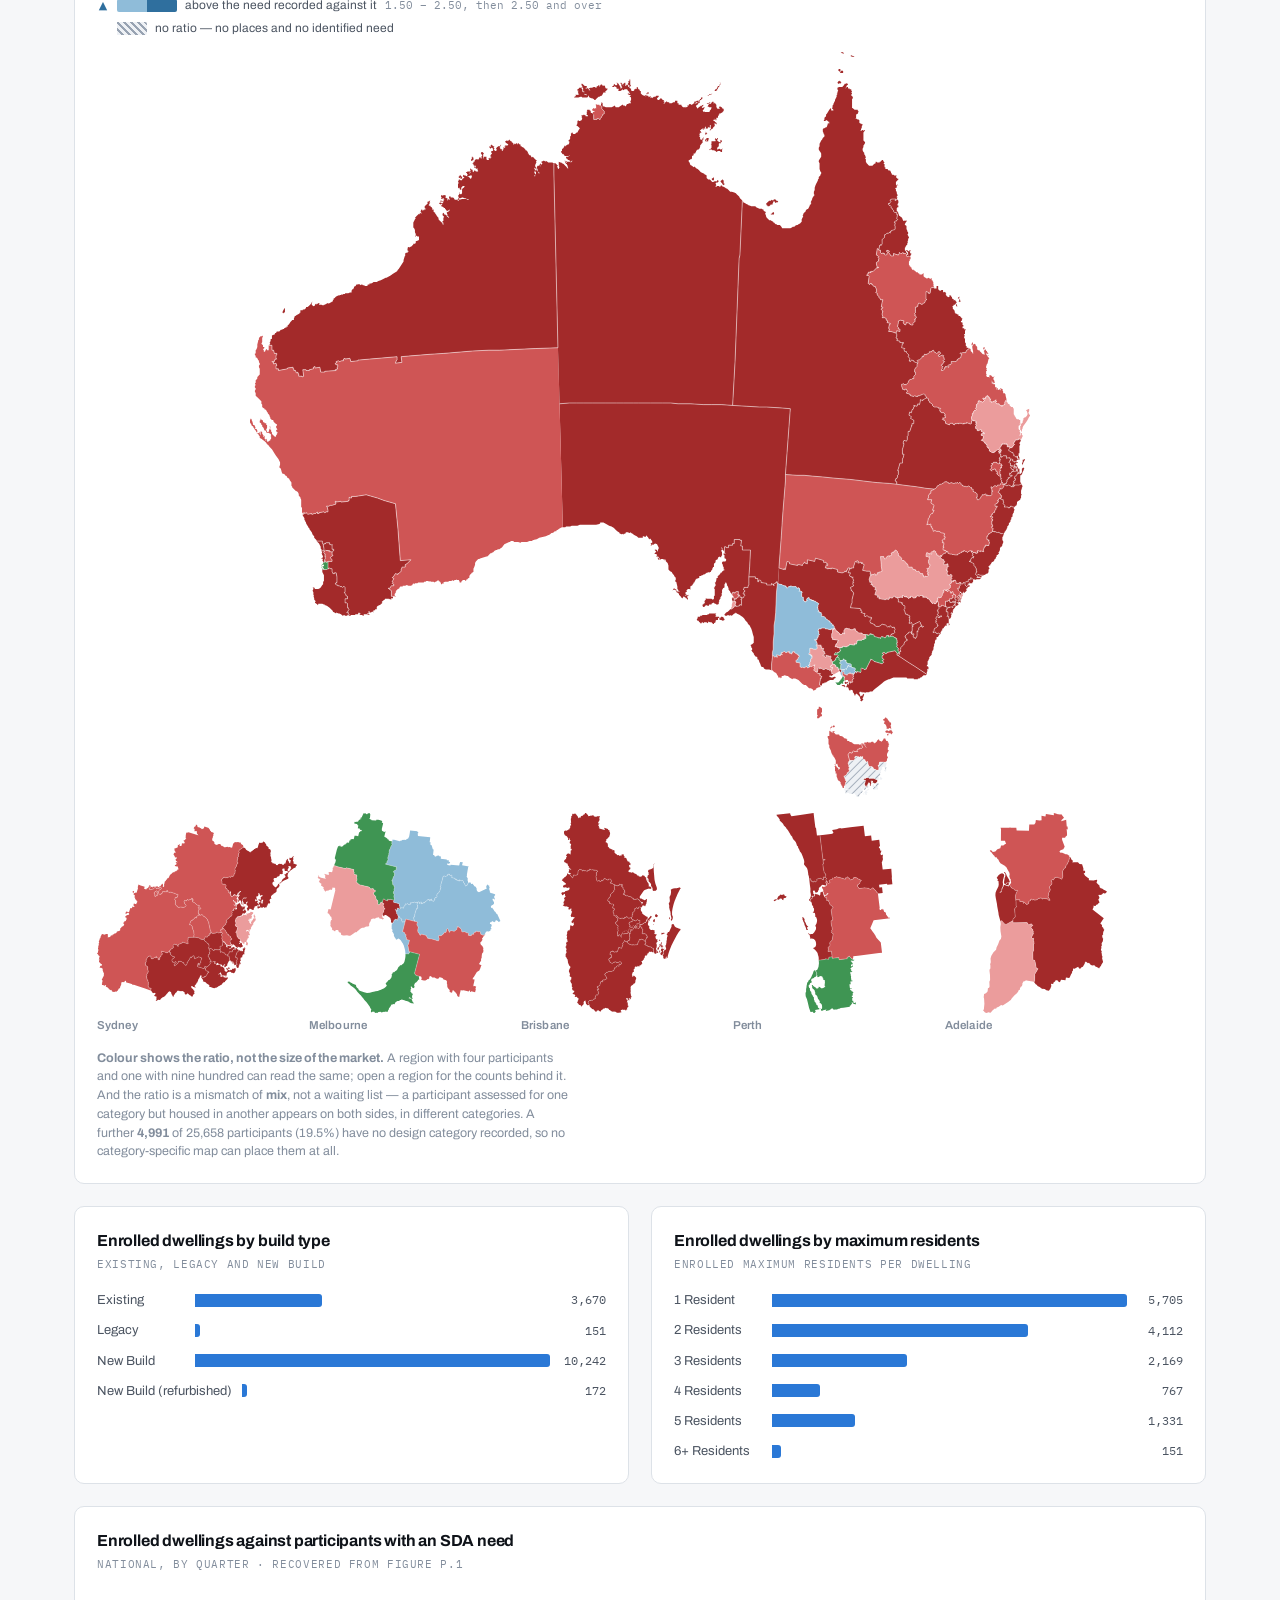
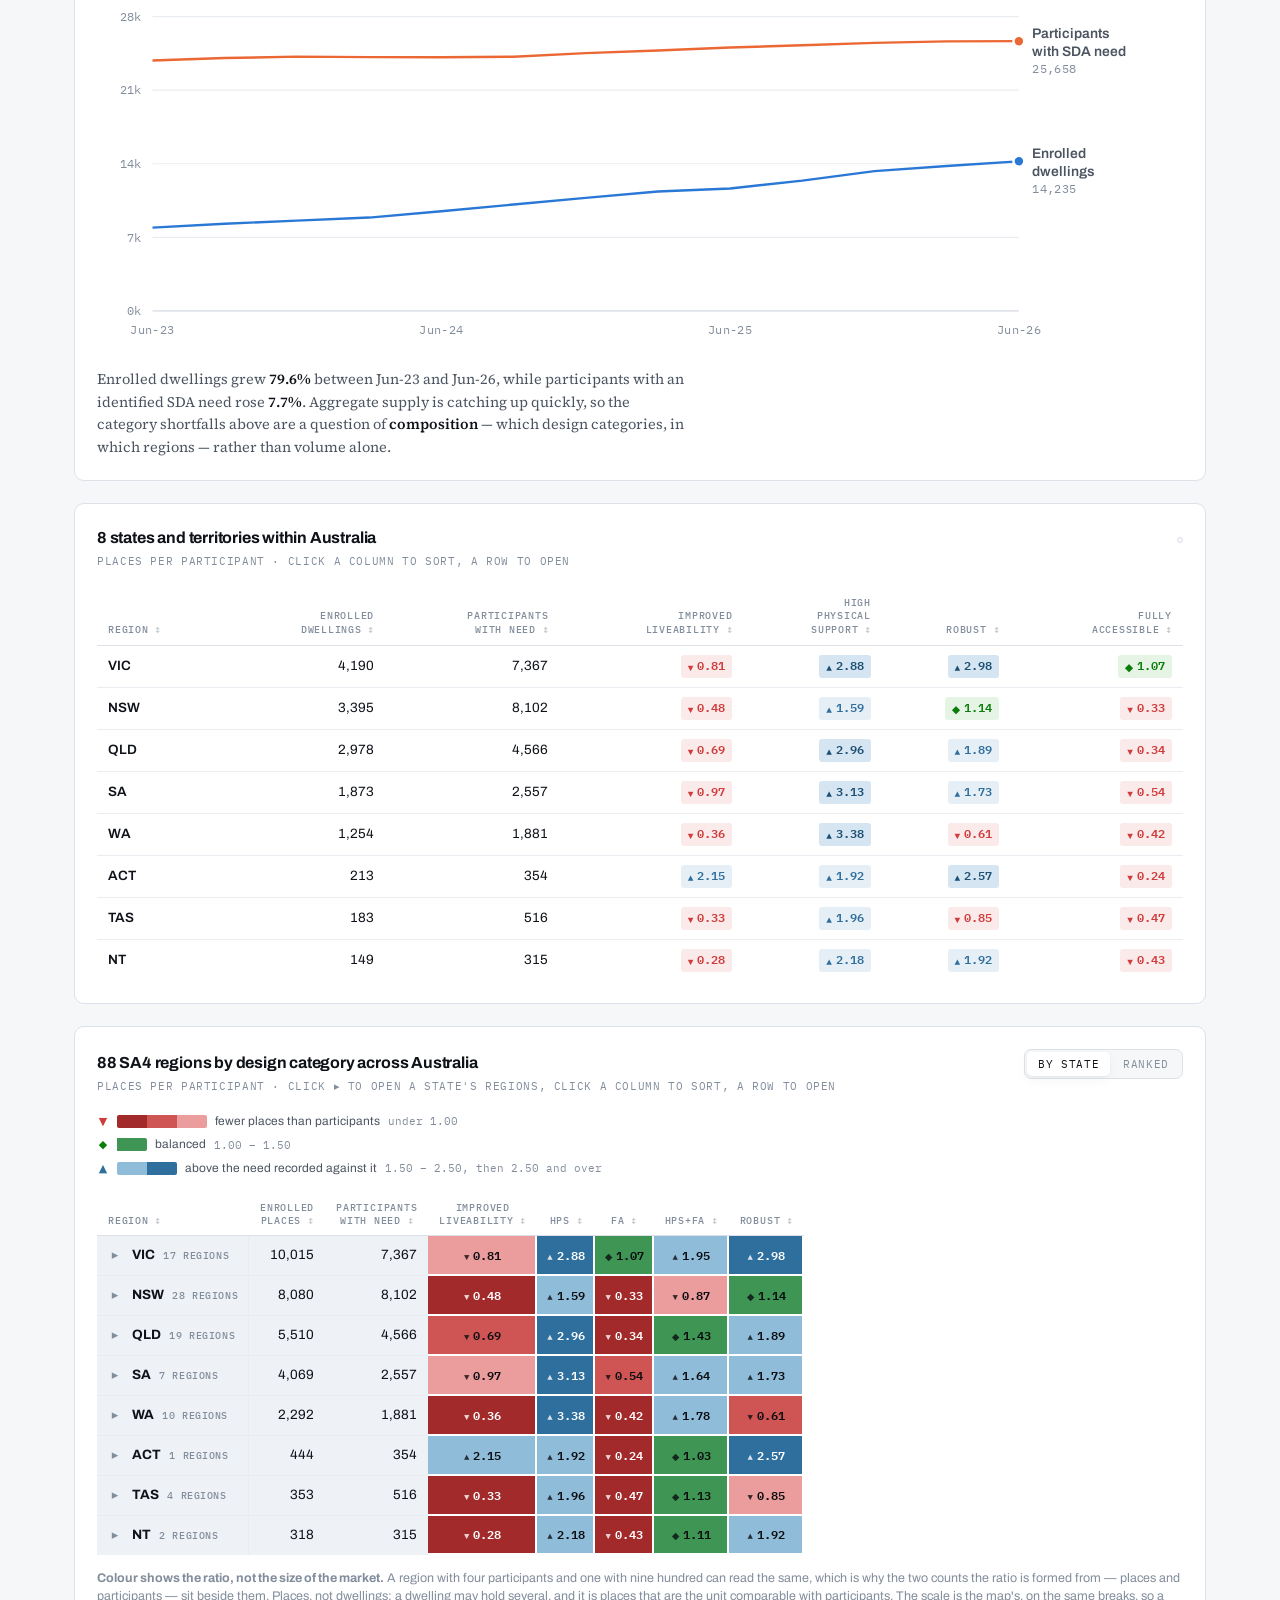
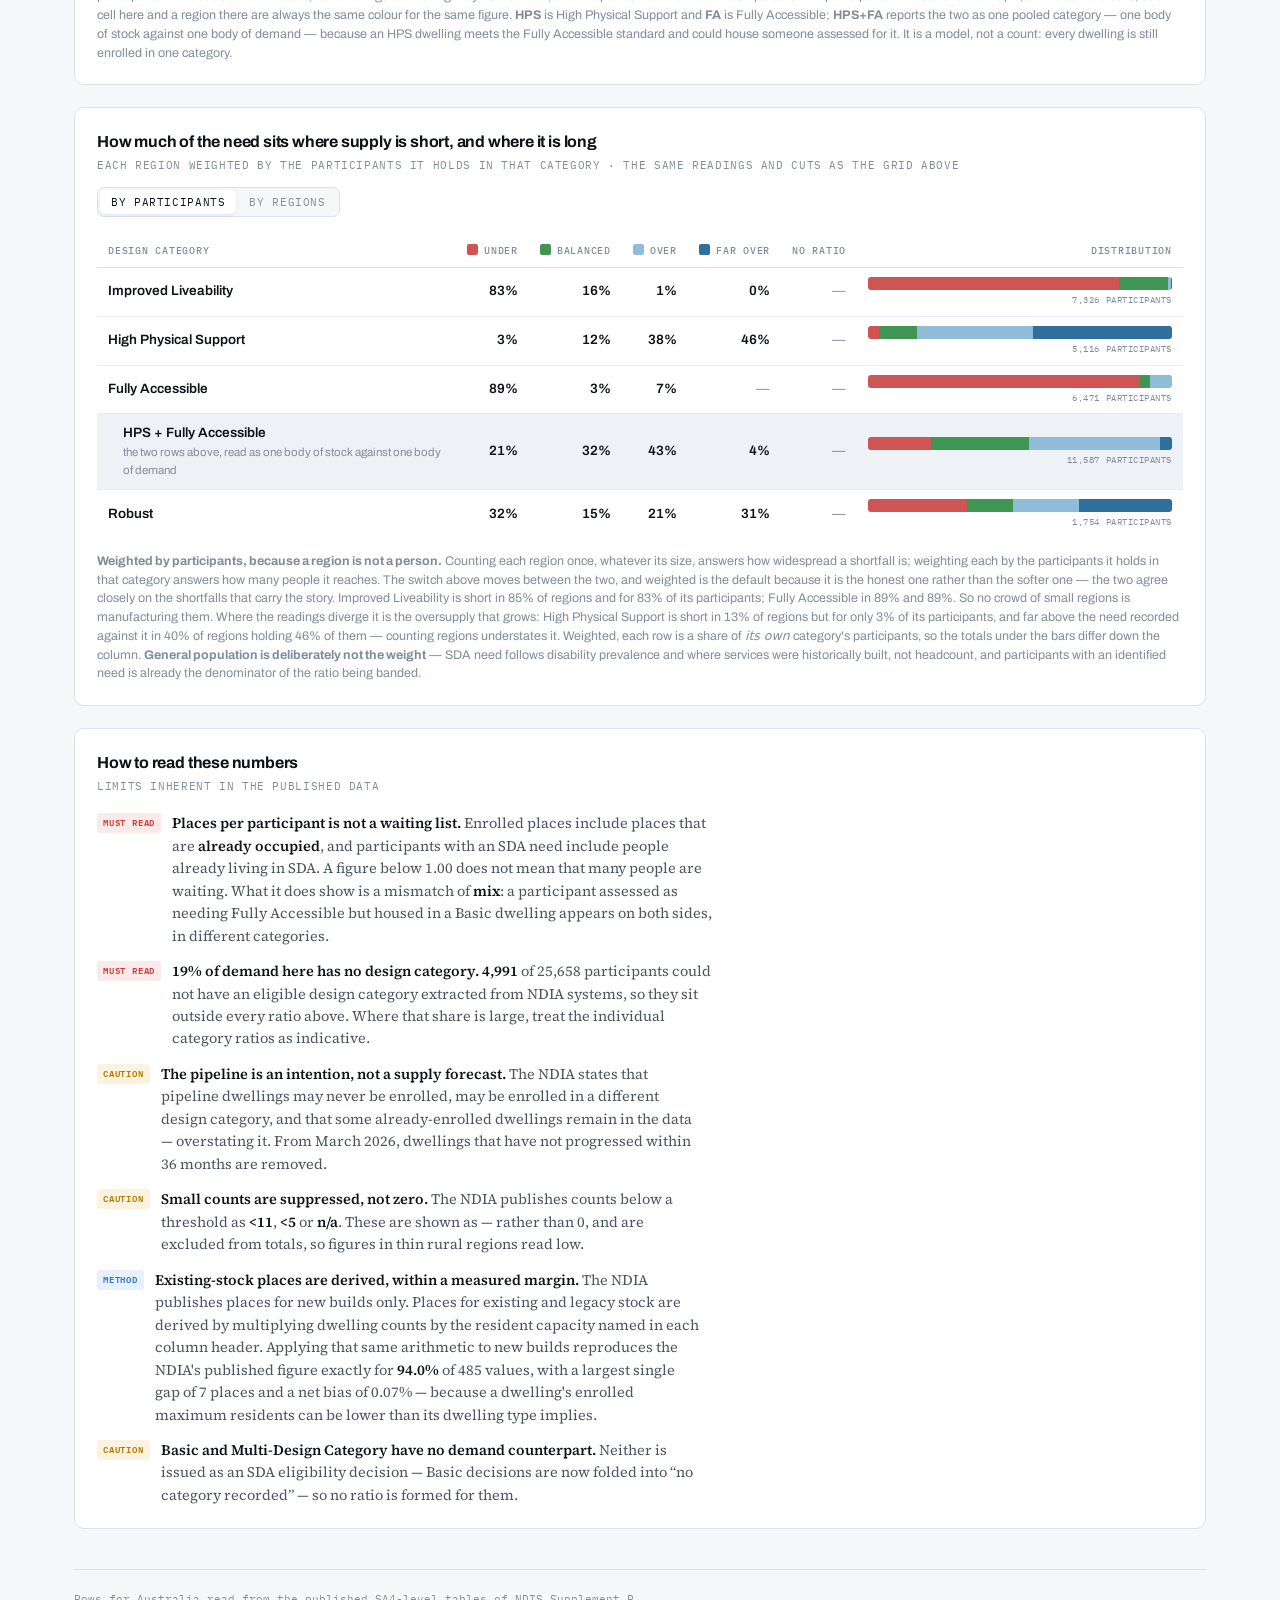
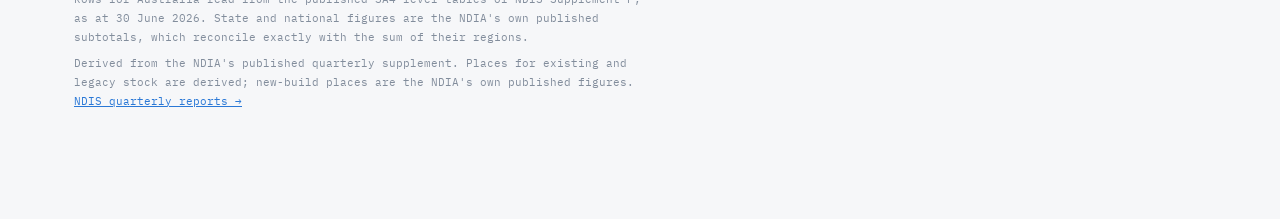
==== commit f3fe37b3: "Region grids: a ranked mode, so a national league table is reachable Both grids already sort, but th" ====
--- a/index.html
+++ b/index.html
@@ -158,6 +158,7 @@
           <div class="panel-title" id="heatTitle"></div>
           <div class="panel-sub" id="heatSub"></div>
         </div>
+        <div class="levelswitch" id="heatGroupSwitch" role="group" aria-label="How the regions are arranged"></div>
       </div>
       <div class="map-legend" id="heatLegend"></div>
       <div class="tablewrap heatwrap" id="heatWrap" tabindex="0" role="region" aria-label="Places per participant by SA4 region and design category">
@@ -325,7 +326,10 @@
           <div class="panel-title" id="surGridTitle"></div>
           <div class="panel-sub" id="surGridSub"></div>
         </div>
-        <div class="levelswitch" id="surGridThreshSwitch" role="group" aria-label="Surplus threshold"></div>
+        <div class="surplus-controls">
+          <div class="levelswitch" id="surGridGroupSwitch" role="group" aria-label="How the regions are arranged"></div>
+          <div class="levelswitch" id="surGridThreshSwitch" role="group" aria-label="Surplus threshold"></div>
+        </div>
       </div>
       <div class="map-legend" id="surGridLegend"></div>
       <div class="tablewrap heatwrap" id="surGridWrap" tabindex="0" role="region" aria-label="Surplus dwellings by SA4 region and design category">
--- a/styles.css
+++ b/styles.css
@@ -583,3 +583,13 @@
 @media (max-width: 700px) {
   .surplus-controls { justify-content: flex-start; margin-left: 0; }
 }
+
+/* Ranked rows: the grouping is gone, so the row carries its own position and
+   its own state. The rank is a fixed-width mono figure so the column of
+   numbers lines up rather than ragging with 1 against 88. */
+.heatgrid td.region.ranked { padding-left: 10px; font-weight: 500; }
+.rank { display: inline-block; min-width: 2.2em; margin-right: 8px;
+        font-family: var(--mono); font-size: 10.5px; color: var(--ink-3);
+        text-align: right; }
+.rstate { font-family: var(--mono); font-size: 9.5px; letter-spacing: .06em;
+          color: var(--ink-3); margin-left: 8px; }
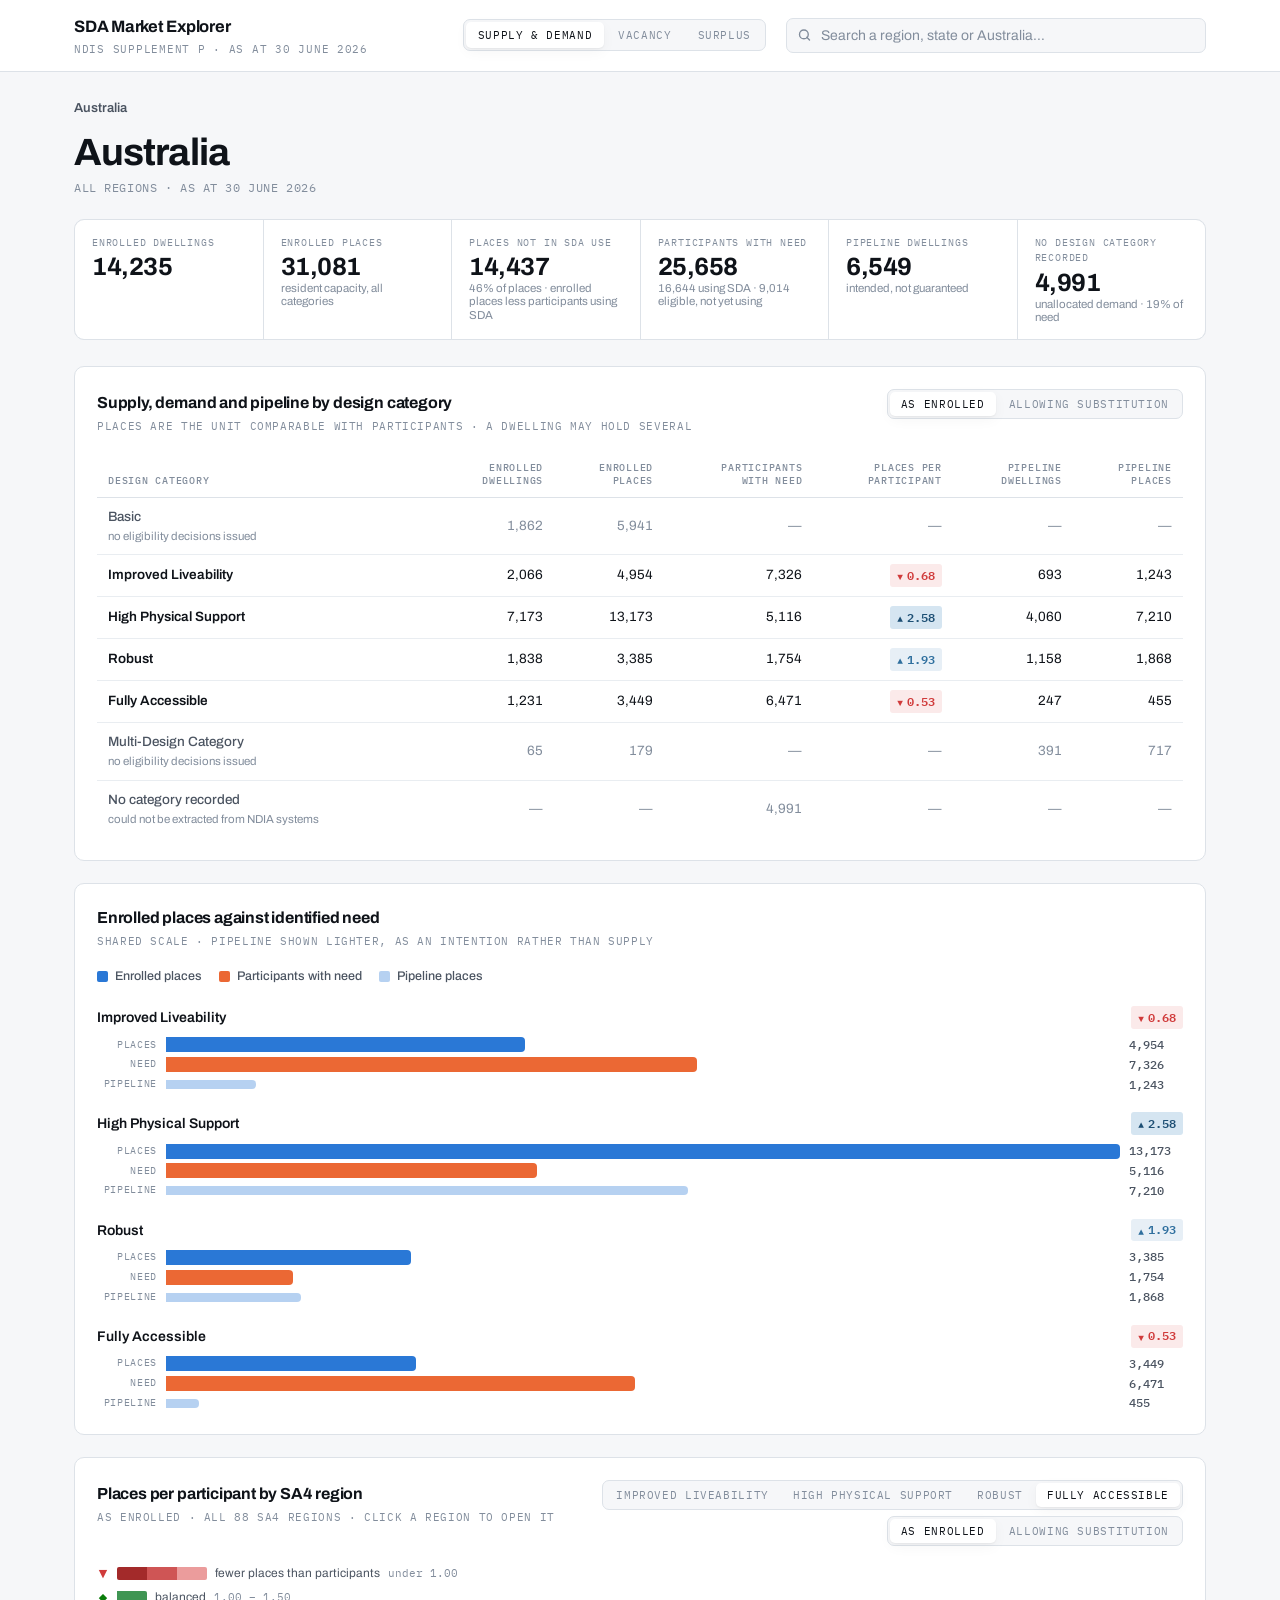
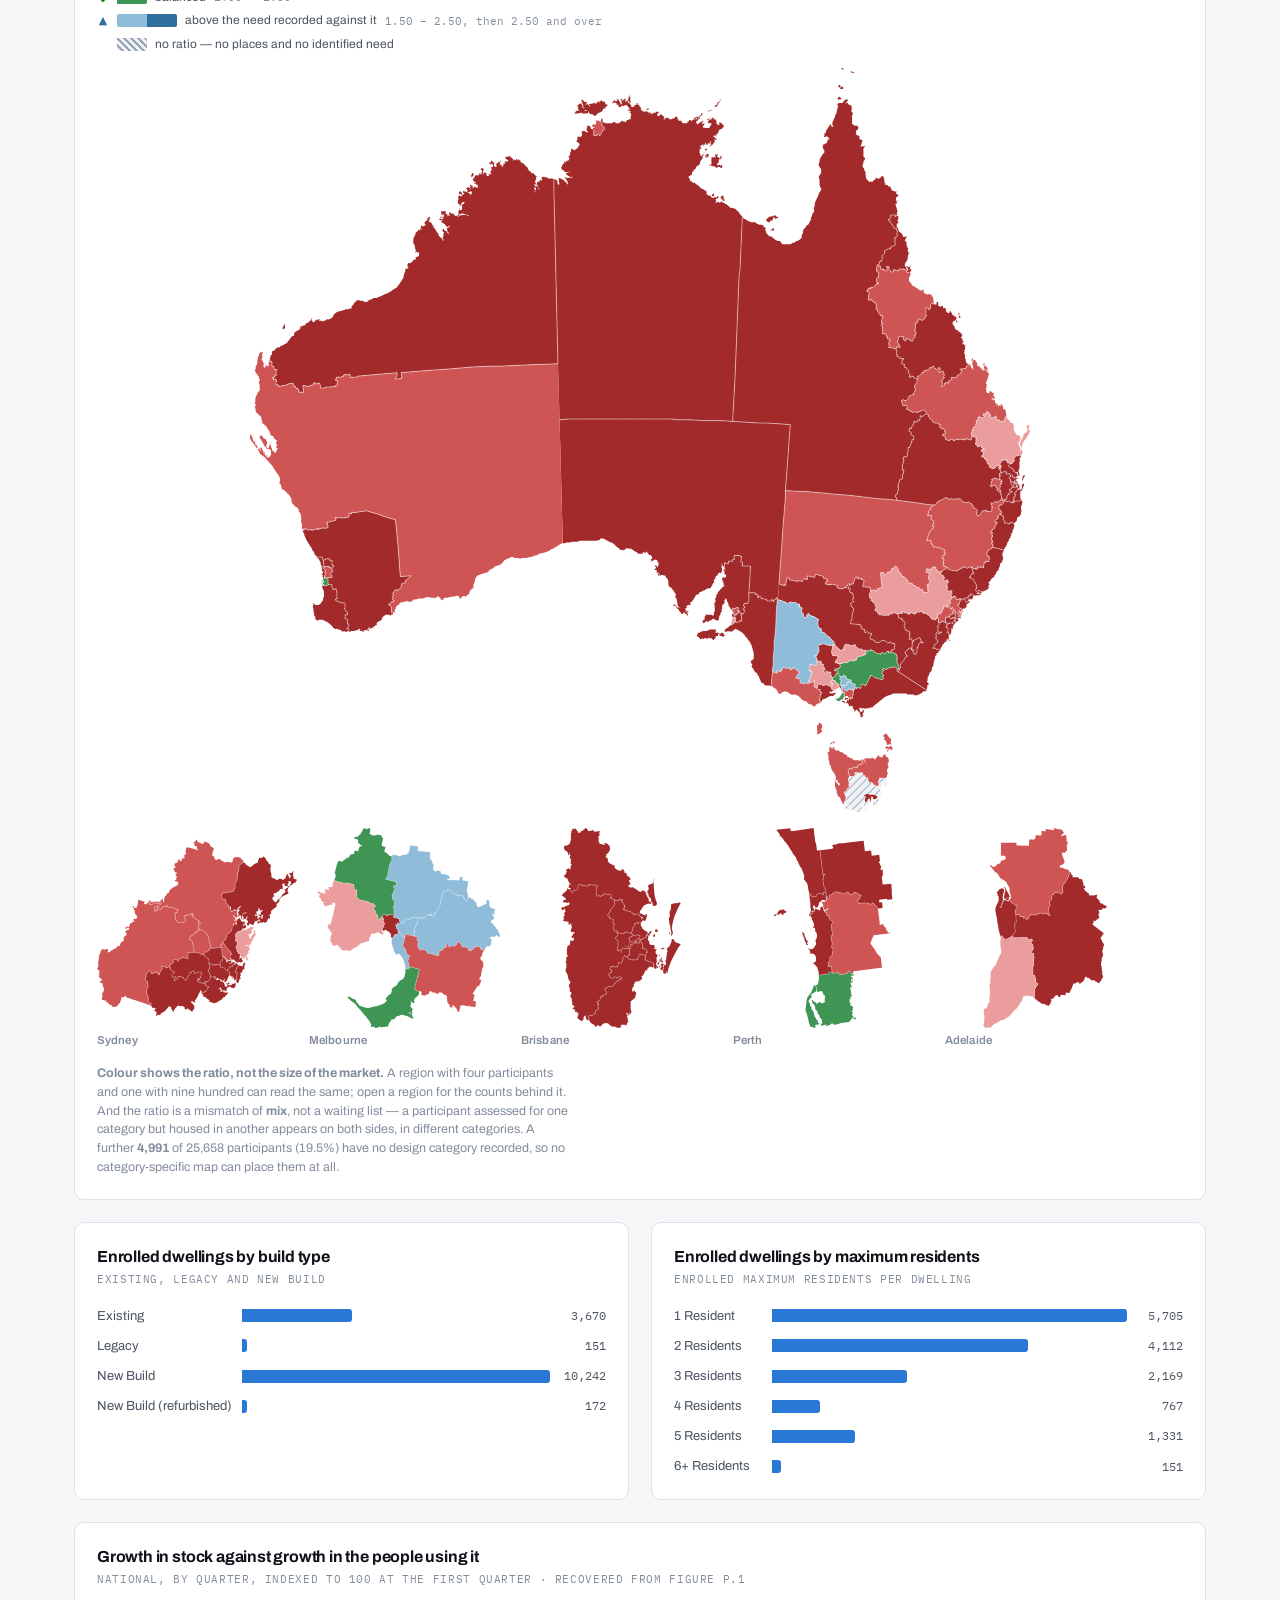
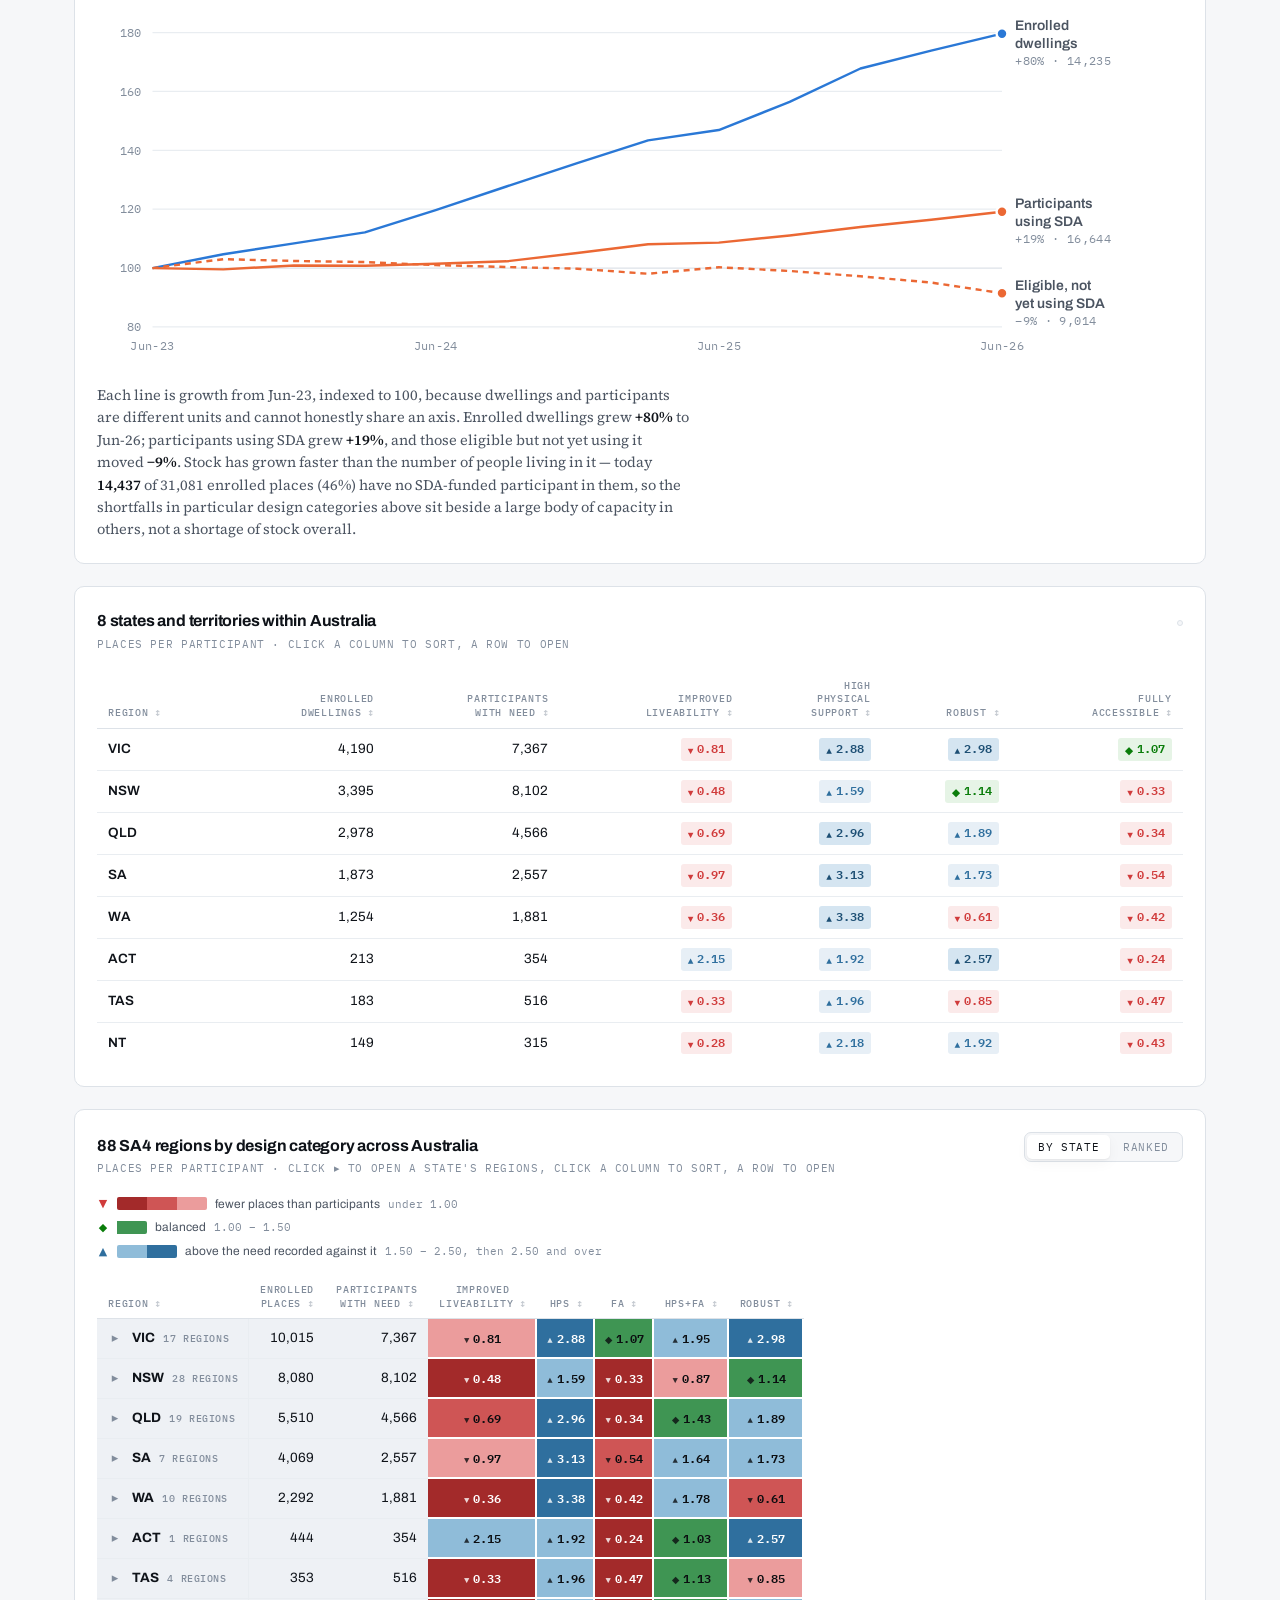
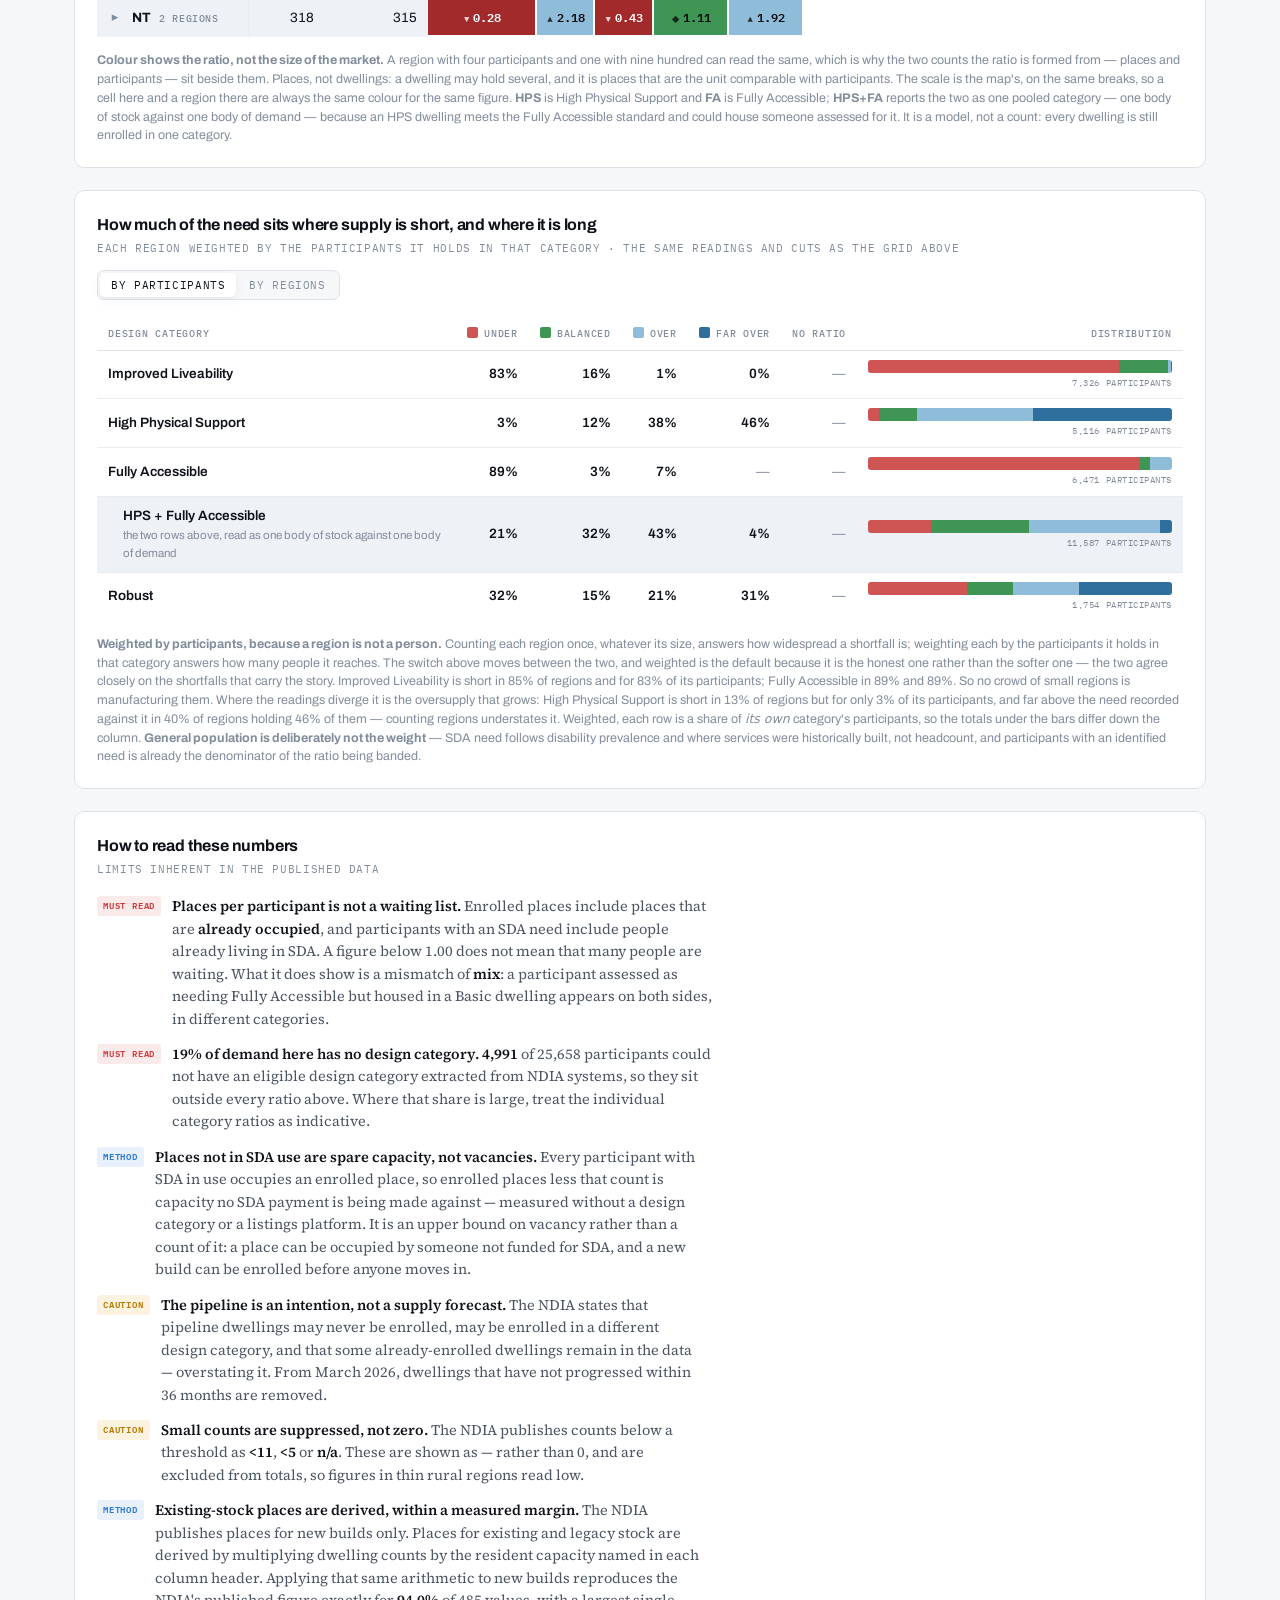
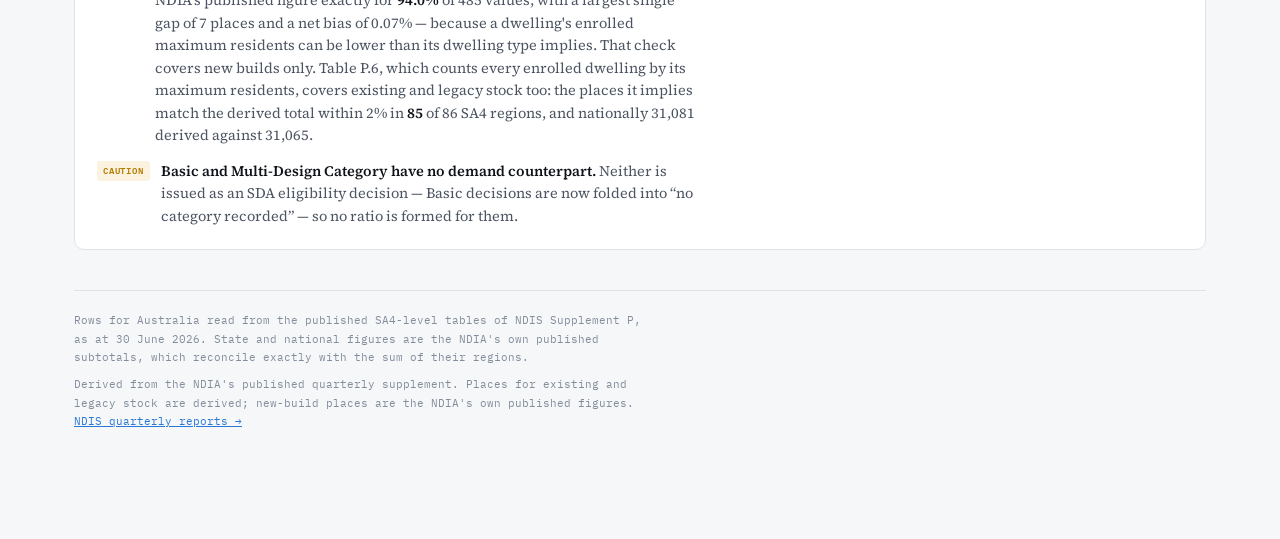
==== commit 369a2abe: "Review follow-ups: uncategorised need, indexed trend, stronger checks, tests Front end - Fix the dwe" ====
--- a/index.html
+++ b/index.html
@@ -129,8 +129,8 @@
 
     <section class="panel" id="trendPanel" hidden>
       <div class="panel-head"><div>
-        <div class="panel-title">Enrolled dwellings against participants with an SDA need</div>
-        <div class="panel-sub">National, by quarter &middot; recovered from Figure P.1</div>
+        <div class="panel-title">Growth in stock against growth in the people using it</div>
+        <div class="panel-sub">National, by quarter, indexed to 100 at the first quarter &middot; recovered from Figure P.1</div>
       </div></div>
       <div id="trendChart"></div>
       <p class="trend-note" id="trendNote"></p>
@@ -233,7 +233,7 @@
             <div class="panel-title">Vacant places by dwelling form</div>
             <div class="panel-sub">Share of each form&rsquo;s vacancy that is the whole dwelling</div>
           </div></div>
-          <div class="minibars" id="vacFormBars"></div>
+          <div class="stackbars" id="vacFormBars"></div>
         </section>
         <section class="panel" id="vacFeaturePanel">
           <div class="panel-head"><div>
@@ -311,7 +311,9 @@
         <div class="surplus-controls">
           <div class="levelswitch" id="surMapSwitch" role="group" aria-label="Design category"></div>
           <div class="levelswitch" id="surThreshSwitch" role="group" aria-label="Surplus threshold"></div>
+          <div class="levelswitch" id="surPipeSwitch" role="group" aria-label="Whether the pipeline is counted"></div>
           <div class="levelswitch" id="surModeSwitch" role="group" aria-label="How supply is counted"></div>
+          <div class="levelswitch" id="surUncatSwitch" role="group" aria-label="How participants with no recorded design category are counted"></div>
         </div>
       </div>
       <div class="map-legend" id="surMapLegend"></div>
@@ -329,6 +331,8 @@
         <div class="surplus-controls">
           <div class="levelswitch" id="surGridGroupSwitch" role="group" aria-label="How the regions are arranged"></div>
           <div class="levelswitch" id="surGridThreshSwitch" role="group" aria-label="Surplus threshold"></div>
+          <div class="levelswitch" id="surGridPipeSwitch" role="group" aria-label="Whether the pipeline is counted"></div>
+          <div class="levelswitch" id="surGridUncatSwitch" role="group" aria-label="How participants with no recorded design category are counted"></div>
         </div>
       </div>
       <div class="map-legend" id="surGridLegend"></div>
--- a/styles.css
+++ b/styles.css
@@ -268,6 +268,17 @@
 @media (min-width: 860px) { .split { grid-template-columns: 1fr 1fr; } }
 .minibars { display: flex; flex-direction: column; gap: 10px; }
 .minirow { display: grid; grid-template-columns: minmax(88px, auto) minmax(0, 1fr) 46px; align-items: center; gap: 10px; }
+/* Each row is its own grid, so its label column is sized by its own label and
+   the bars start at a different x on every row -- readable enough when the
+   labels are of a length, ragged once they are not. Sharing one set of columns
+   across the chart lines the bars up and gives every row the same baseline to
+   be judged against, which is the whole job of a bar chart. Guarded, because
+   without subgrid the rows would collapse to a single column: the ragged
+   fallback is the one this shipped with. */
+@supports (grid-template-columns: subgrid) {
+  .minibars { display: grid; grid-template-columns: minmax(88px, auto) minmax(0, 1fr) 46px; row-gap: 10px; }
+  .minirow { grid-column: 1 / -1; grid-template-columns: subgrid; }
+}
 .minirow .lbl { font-size: 13px; color: var(--ink-2); }
 .minirow .val { font-family: var(--mono); font-size: 11.5px; color: var(--ink-2); text-align: right; font-variant-numeric: tabular-nums; }
 .minibar { display: block; height: 13px; border-radius: 0 3px 3px 0; background: var(--accent); min-width: 2px; }
@@ -293,7 +304,7 @@
 footer a { color: var(--accent); }
 
 .levelswitch[hidden] { display: none; }
-.levelswitch { display: inline-flex; background: var(--ground); border: 1px solid var(--rule); border-radius: 7px; padding: 2px; gap: 2px; }
+.levelswitch { display: inline-flex; flex-wrap: wrap; max-width: 100%; background: var(--ground); border: 1px solid var(--rule); border-radius: 7px; padding: 2px; gap: 2px; }
 .levelswitch button {
   font-family: var(--mono); font-size: 10.5px; letter-spacing: 0.06em; text-transform: uppercase;
   background: none; border: 0; border-radius: 5px; padding: 5px 11px; cursor: pointer; color: var(--ink-3);
@@ -329,6 +340,12 @@
 /* ---------- stacked depth bars ---------- */
 .stackbars { display: flex; flex-direction: column; gap: 13px; }
 .stackrow { display: grid; grid-template-columns: minmax(104px, auto) minmax(0, 1fr) 92px; align-items: center; gap: 11px; }
+/* Aligned across rows for the same reason as .minibars above: dwelling-form
+   labels run from "House" to "Villa / Duplex / Townhouse". */
+@supports (grid-template-columns: subgrid) {
+  .stackbars { display: grid; grid-template-columns: minmax(104px, auto) minmax(0, 1fr) 92px; row-gap: 13px; }
+  .stackrow { grid-column: 1 / -1; grid-template-columns: subgrid; }
+}
 .stackrow.total { padding-bottom: 13px; margin-bottom: 3px; border-bottom: 1px solid var(--rule-soft); }
 .stackrow.total .lbl, .stackrow.total .val { font-weight: 700; color: var(--ink); }
 .stackrow .lbl { font-size: 13px; color: var(--ink-2); }
@@ -414,7 +431,9 @@
 /* The pattern is defined once and referenced by every map on the page --
    url(#id) resolves document-wide, so repeating the defs per svg would only
    duplicate ids. */
-.m-defs { position: absolute; width: 0; height: 0; }
+/* Qualified so it outranks .map-wrap svg { width: 100% }, which otherwise
+   gives this invisible SVG the map's full width and scrolls a phone sideways. */
+.map-wrap svg.m-defs, .m-defs { position: absolute; width: 0; height: 0; }
 
 .msw .m1 { background: var(--map-1); } .msw .m2 { background: var(--map-2); }
 .msw .m3 { background: var(--map-3); } .msw .m4 { background: var(--map-4); }
@@ -436,7 +455,7 @@
    scrolls inside its own panel with the header and the region column pinned.
    A single state's regions never reach the ceiling and so never scroll. */
 .heatwrap { max-height: 70vh; overflow: auto; overscroll-behavior: contain; }
-.heatgrid { min-width: 720px; border-collapse: separate; border-spacing: 0; }
+.heatgrid { min-width: 830px; border-collapse: separate; border-spacing: 0; }
 .heatgrid th {
   position: sticky; top: 0; z-index: 3; background: var(--surface);
   text-align: center; border-bottom: none; box-shadow: inset 0 -1px 0 var(--rule);
@@ -591,5 +610,8 @@
 .rank { display: inline-block; min-width: 2.2em; margin-right: 8px;
         font-family: var(--mono); font-size: 10.5px; color: var(--ink-3);
         text-align: right; }
-.rstate { font-family: var(--mono); font-size: 9.5px; letter-spacing: .06em;
-          color: var(--ink-3); margin-left: 8px; }
+/* The state a row belongs to, carried inline where the list spans states and
+   the grouping no longer says so: the ranked region grid, and the suburb chart
+   read nationally. */
+.state-tag { font-family: var(--mono); font-size: 9.5px; letter-spacing: .06em;
+             color: var(--ink-3); margin-left: 8px; }
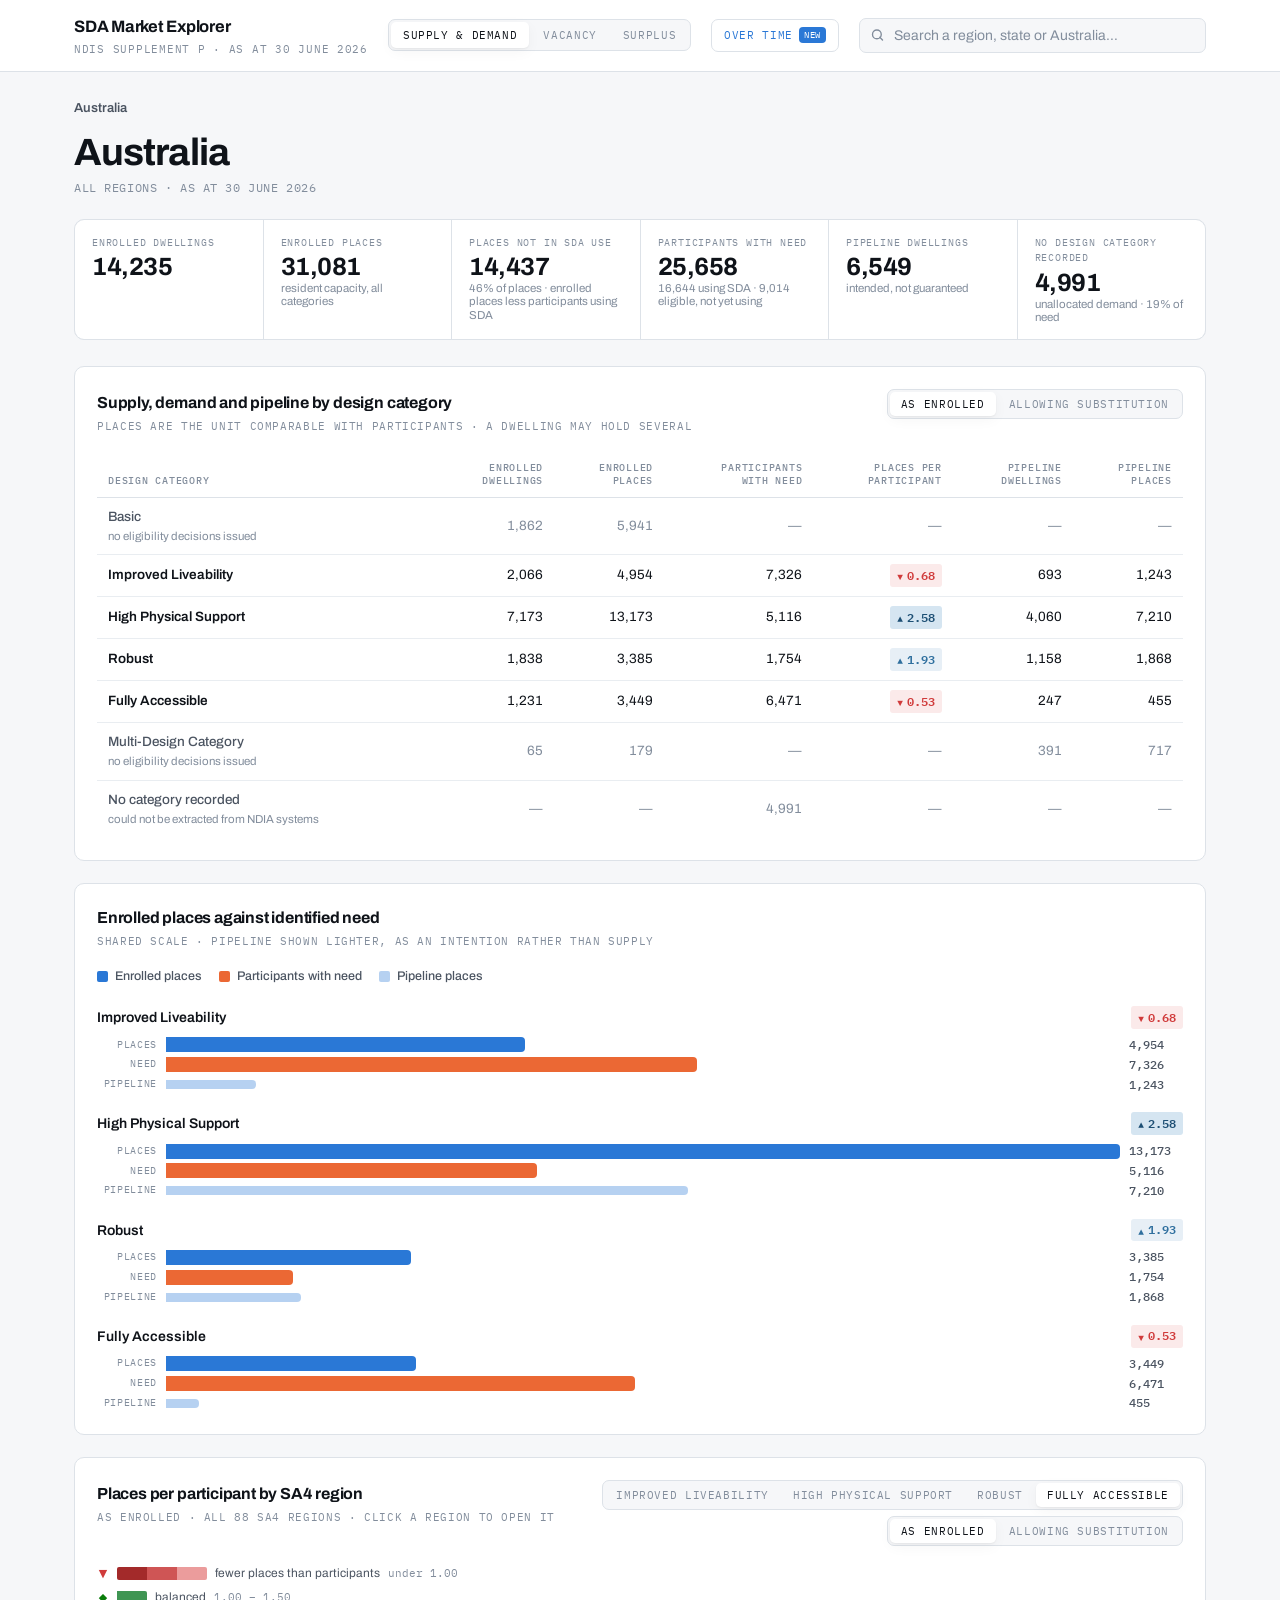
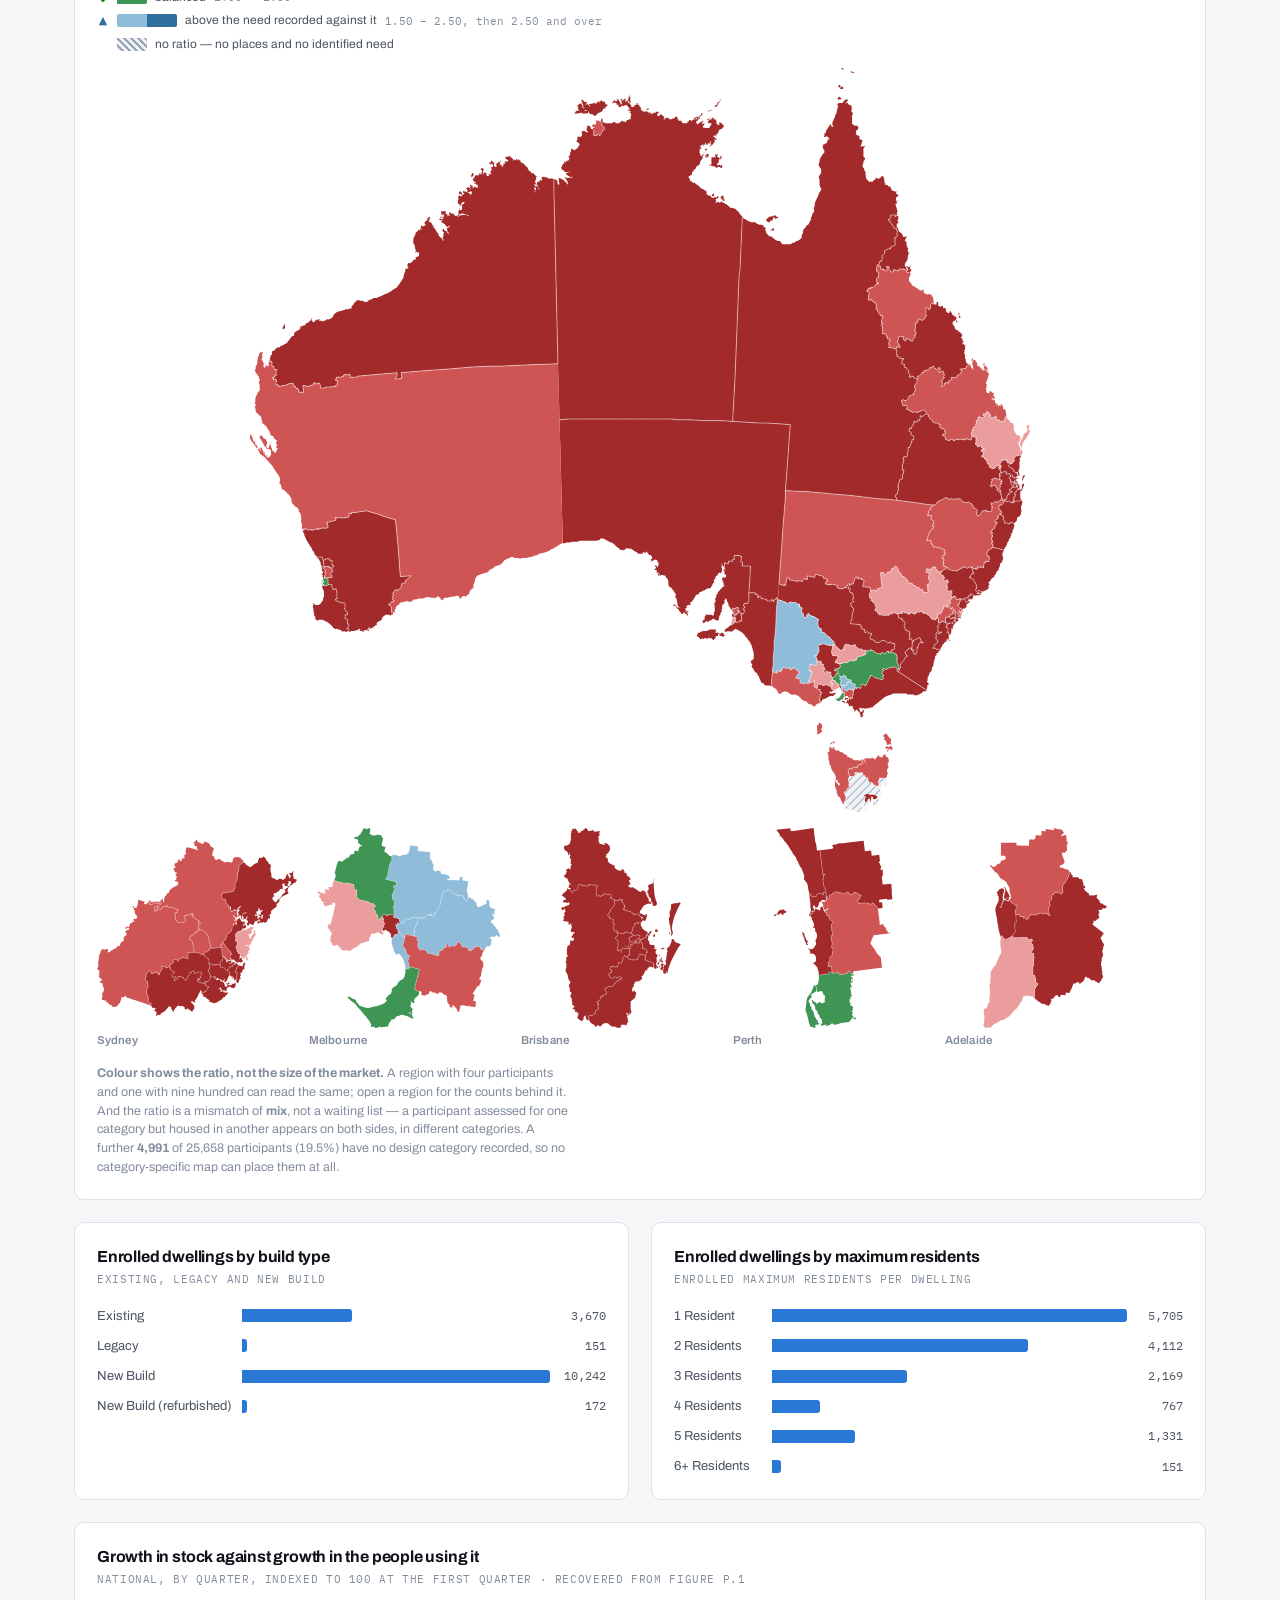
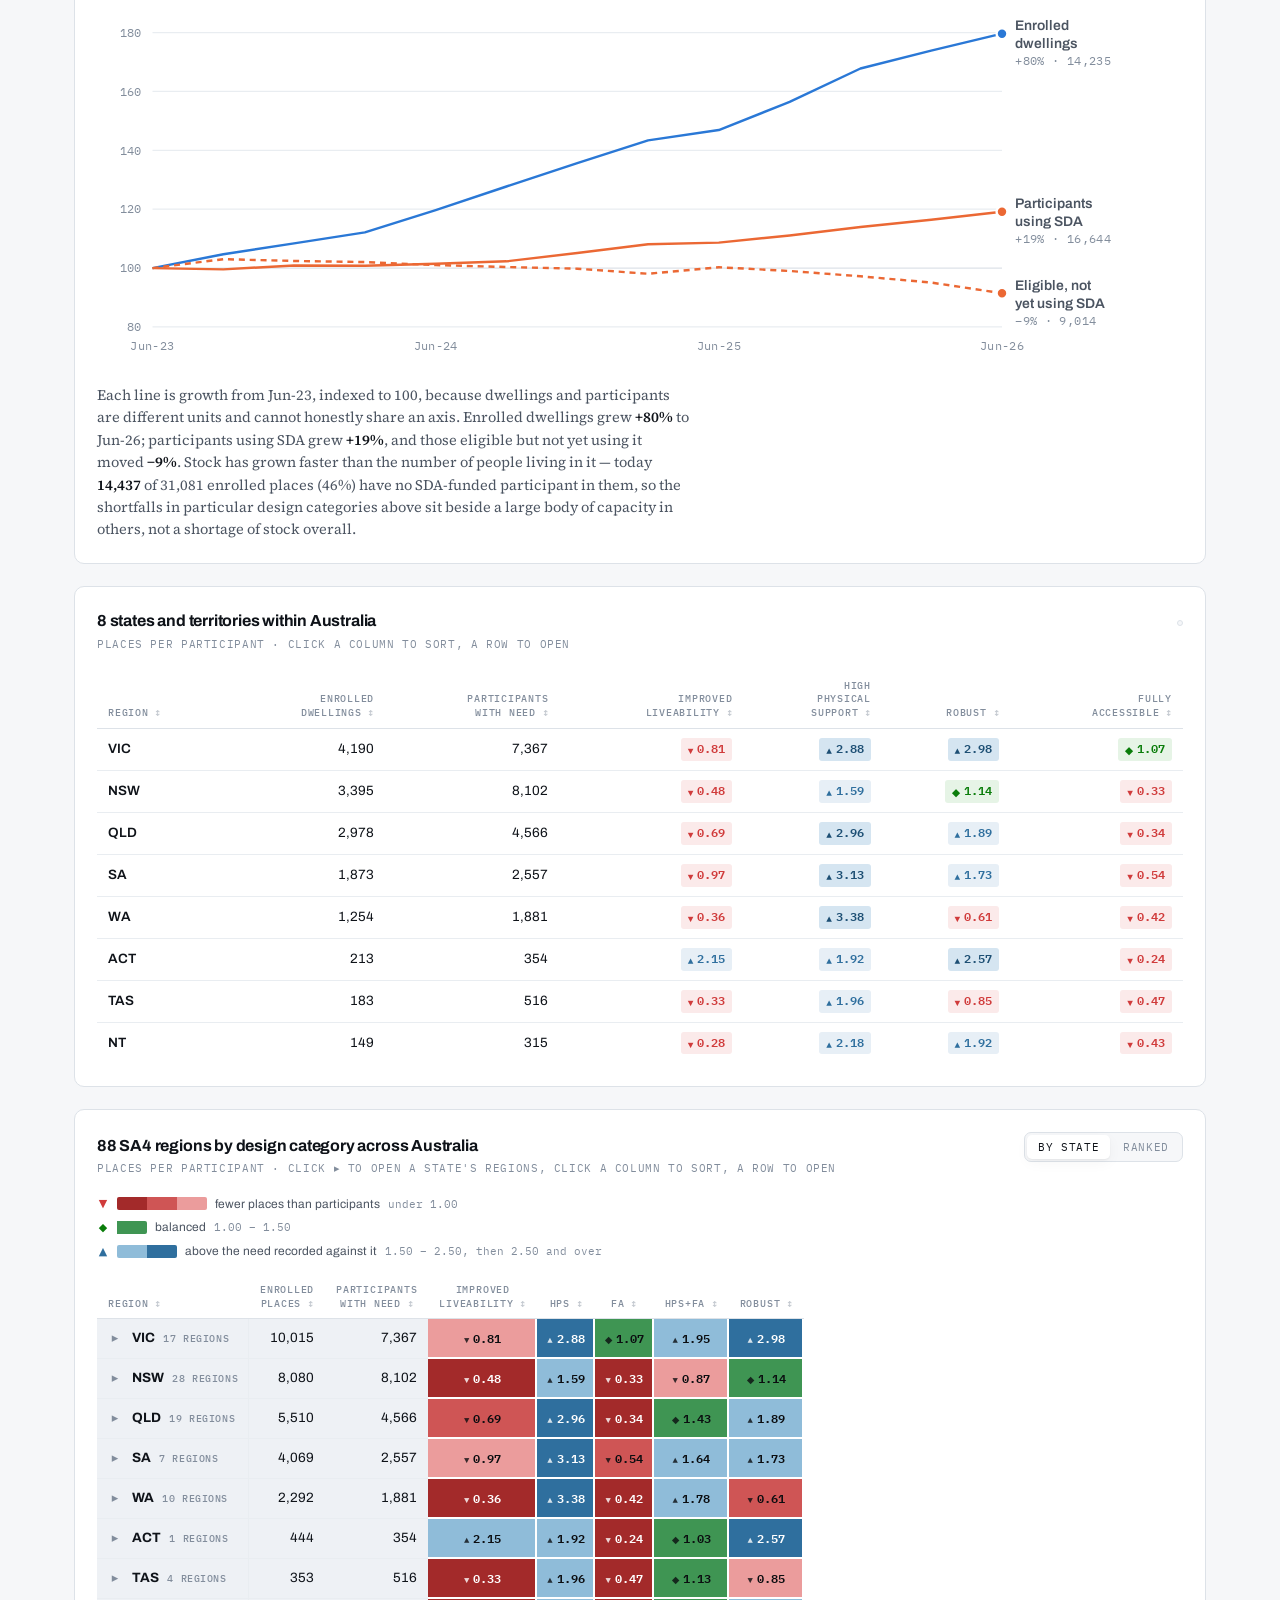
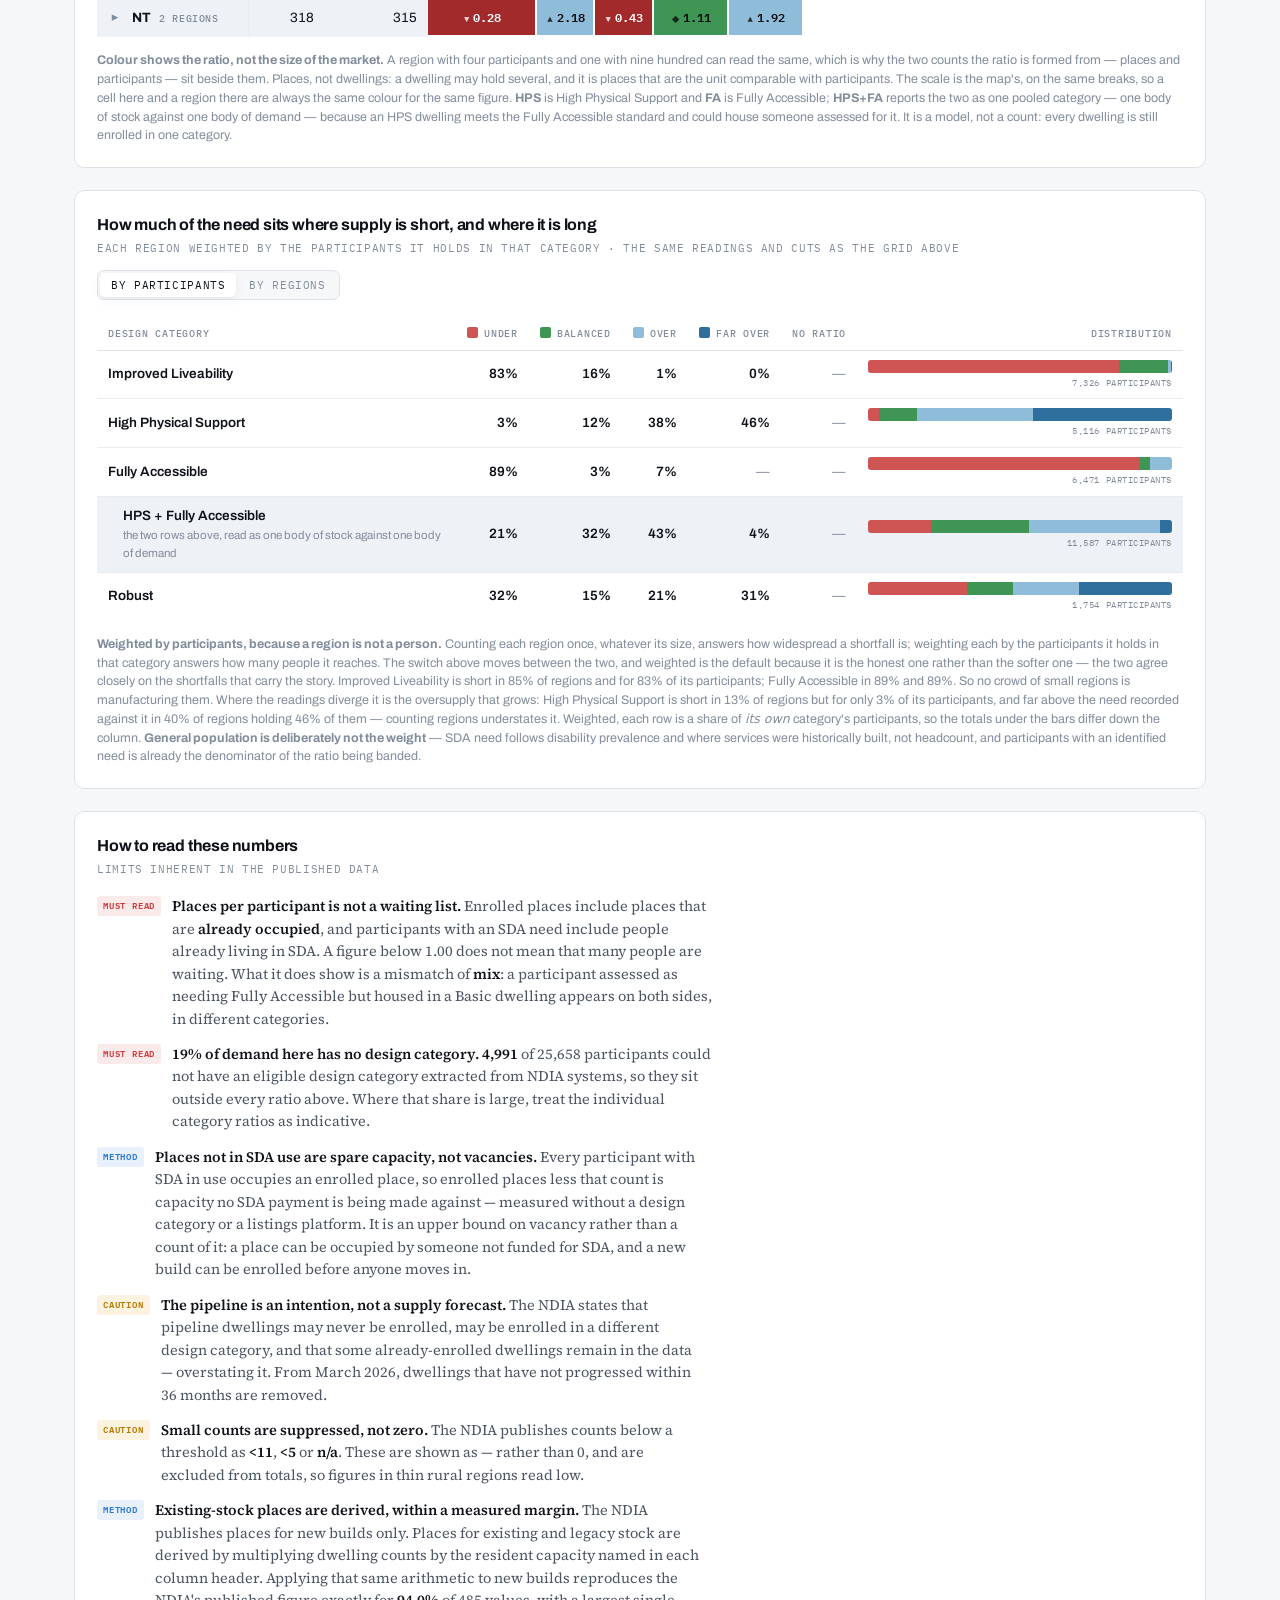
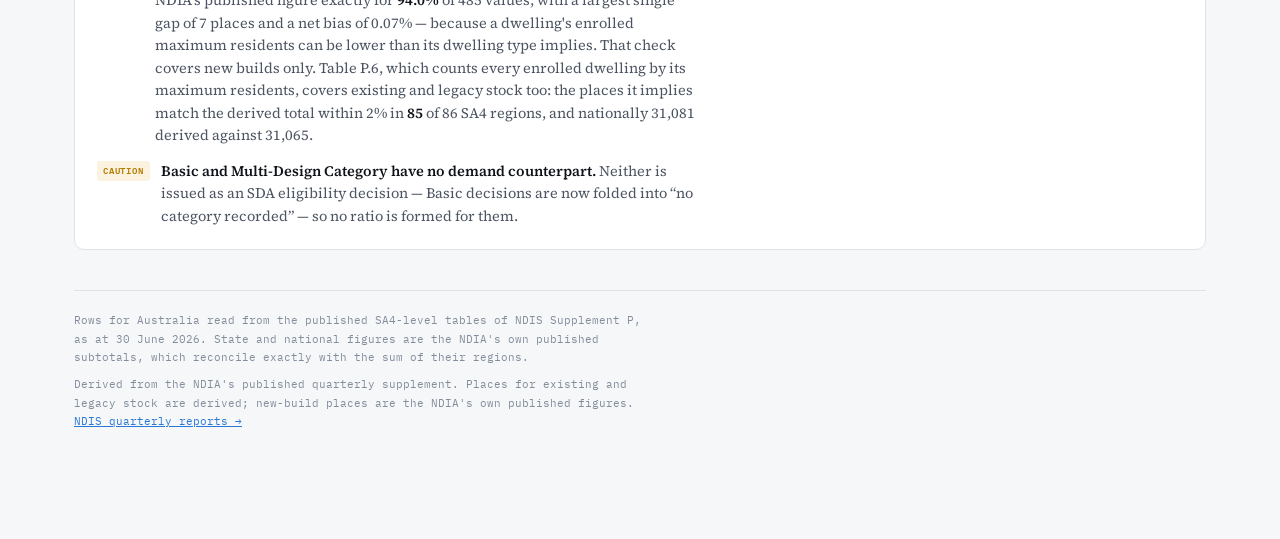
==== commit bbc52b53: "Link the explorer and the time-based interface to each other The explorer's masthead gains an "Over " ====
--- a/index.html
+++ b/index.html
@@ -24,6 +24,7 @@
       <button type="button" data-view="vacancy" aria-pressed="false">Vacancy</button>
       <button type="button" data-view="surplus" aria-pressed="false">Surplus</button>
     </div>
+    <a class="viewlink" href="time/">Over time <span class="new">New</span></a>
     <div class="picker">
       <svg width="15" height="15" viewBox="0 0 24 24" fill="none" stroke="currentColor" stroke-width="2.2" stroke-linecap="round" aria-hidden="true" style="color:var(--ink-3)">
         <circle cx="11" cy="11" r="7"></circle><path d="M20 20l-4.3-4.3"></path>
--- a/styles.css
+++ b/styles.css
@@ -336,6 +336,16 @@
   color: var(--ink-3); white-space: nowrap;
 }
 .viewswitch button[aria-pressed="true"] { background: var(--surface); color: var(--ink); box-shadow: var(--shadow); }
+/* The time-based interface is another page, so it is a link beside the view
+   switch rather than a fourth toggle inside it. */
+.viewlink {
+  font-family: var(--mono); font-size: 10.5px; letter-spacing: 0.06em; text-transform: uppercase;
+  display: inline-flex; align-items: center; gap: 6px; flex: none; white-space: nowrap;
+  padding: 7px 12px; border: 1px solid var(--rule); border-radius: 7px;
+  color: var(--accent); text-decoration: none; background: var(--surface);
+}
+.viewlink:hover { background: var(--accent-soft); }
+.viewlink .new { font-size: 9px; padding: 1px 5px; border-radius: 4px; background: var(--accent); color: var(--surface); }
 
 /* ---------- stacked depth bars ---------- */
 .stackbars { display: flex; flex-direction: column; gap: 13px; }
